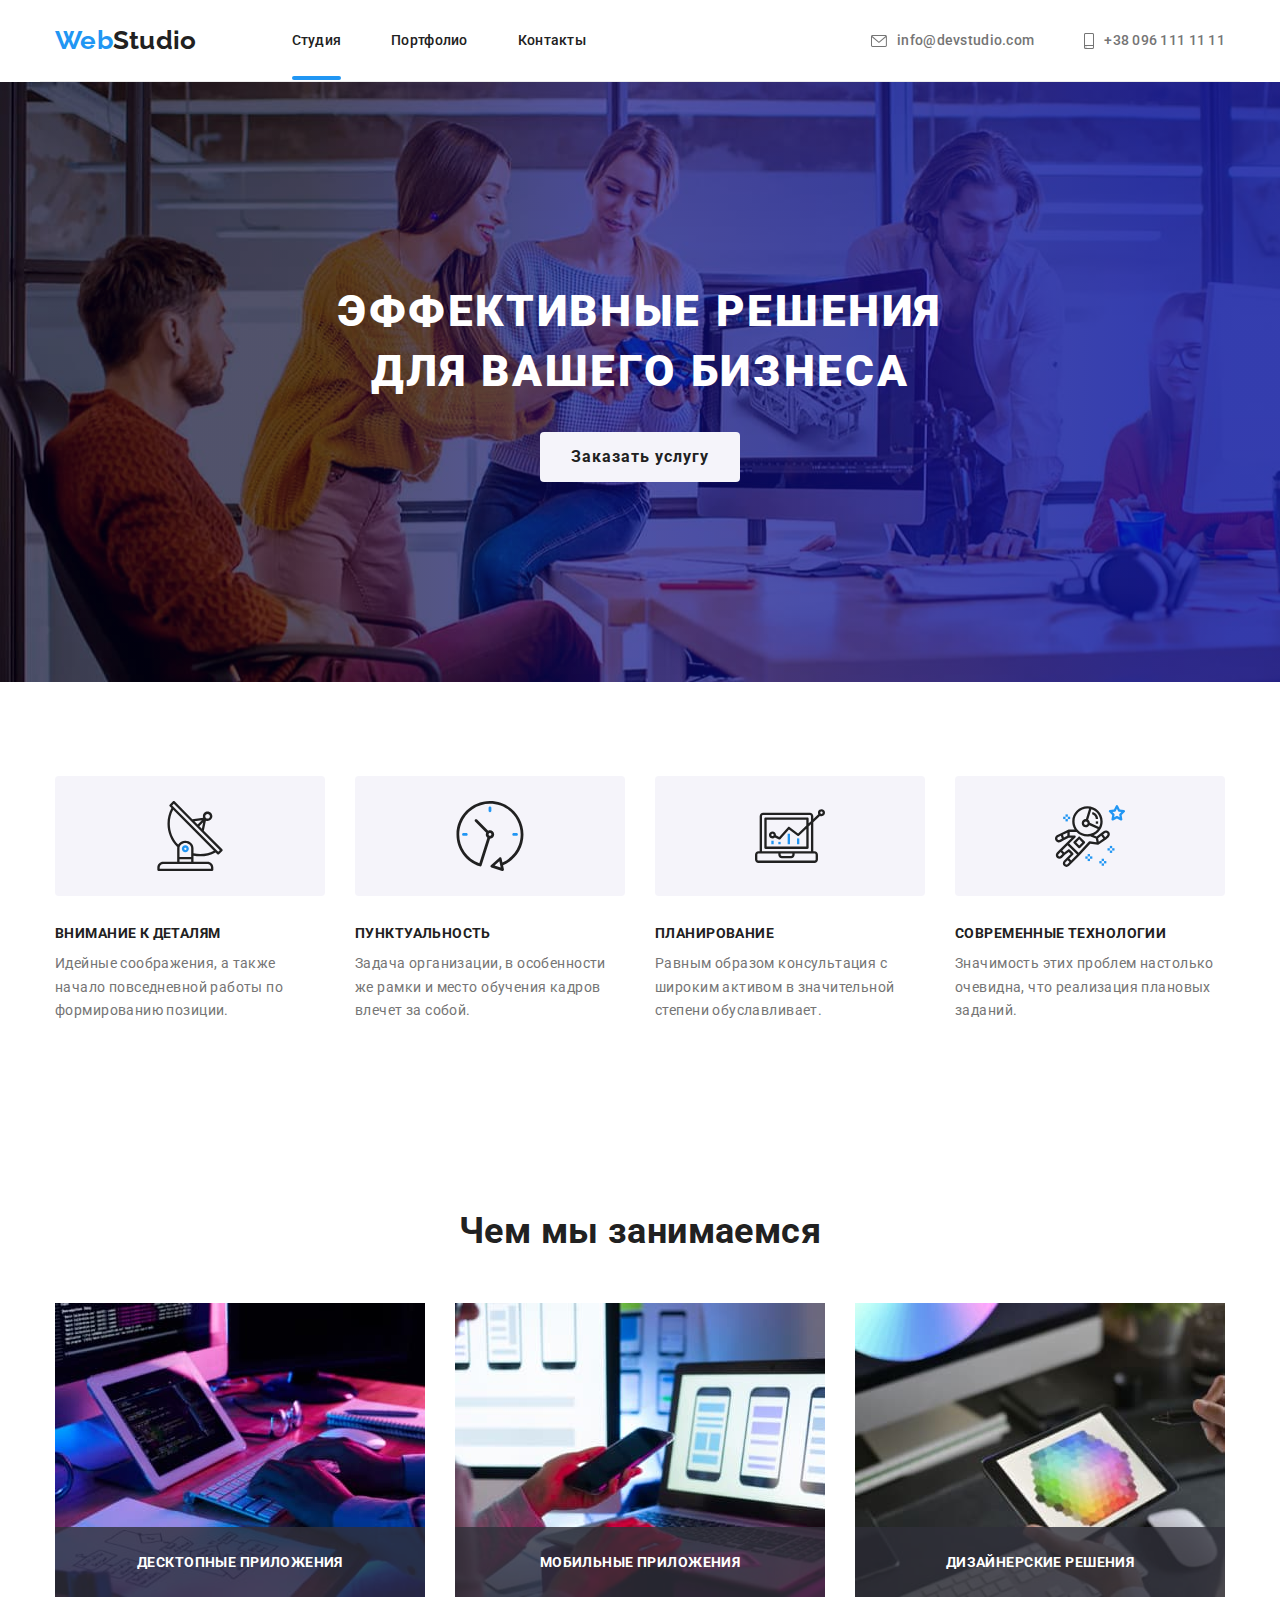
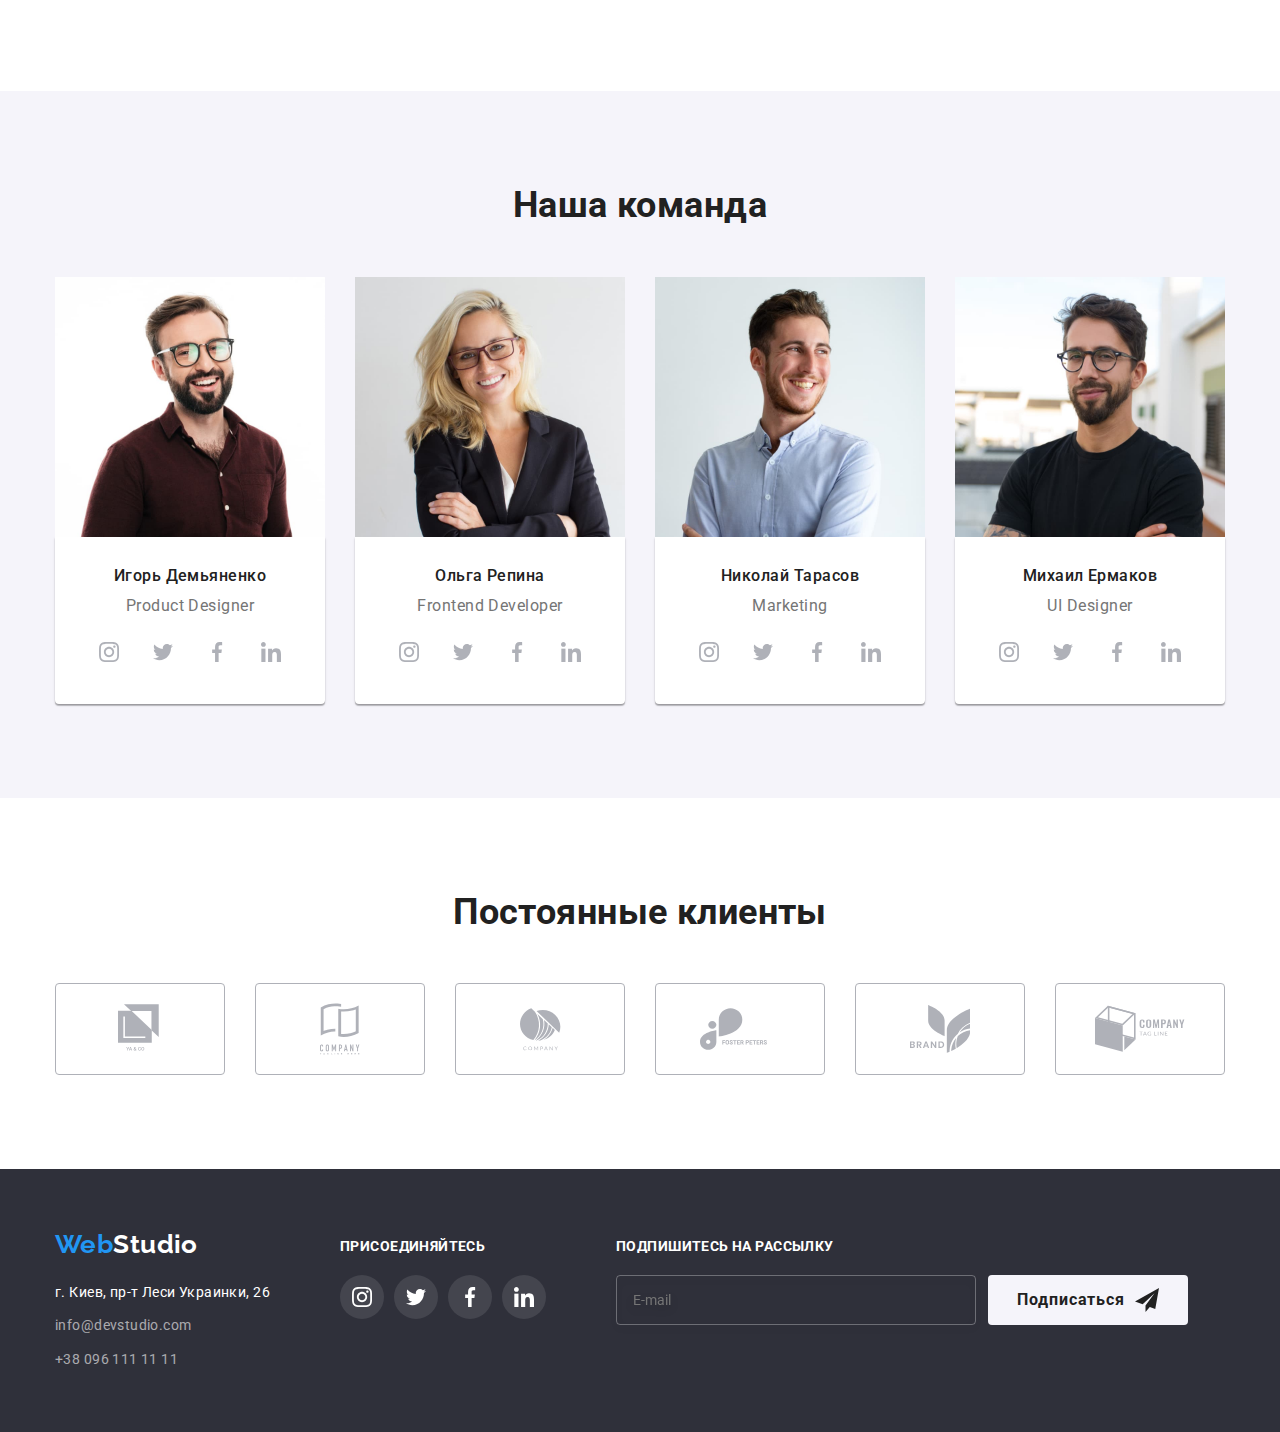
==== index.html @ 0e7c7a30 "start" ====
<!DOCTYPE html>
<html lang="ru">
  <head>
    <meta charset="UTF-8" />
    <meta http-equiv="X-UA-Compatible" content="IE=edge" />
    <meta name="viewport" content="width=device-width, initial-scale=1.0" />

    <title>WebStudio</title>
    <link rel="stylesheet" href="./css/main.min.css" />
  </head>

  <body>
    <header class="header">
      <div class="container header__container">
        <nav class="navigation">
          <a class="link logo header__logo" href="/index.html"
            ><span class="color-logo">Web</span>Studio</a
          >

          <ul class="list menu">
            <li class="menu__item">
              <a class="link menu__link menu__link--current" href="/index.html"
                >Студия</a
              >
            </li>
            <li class="menu__item">
              <a class="link menu__link" href="./portfolio.html">Портфолио</a>
            </li>
            <li class="menu__item">
              <a class="link menu__link" href="#">Контакты</a>
            </li>
          </ul>
        </nav>
        <ul class="list contacts">
          <li class="contacts__item">
            <a class="link contacts__link" href="mailto:info@devstudio.com">
              <svg class="icon contacts__icon" width="16" height="12">
                <use href="./images/icons/sprite.svg#icon-envelope"></use></svg
              >info@devstudio.com</a
            >
          </li>
          <li class="contacts__item">
            <a class="link contacts__link" href="tel:+380961111111"
              ><svg class="icon contacts__icon" width="10" height="16">
                <use
                  href="./images/icons/sprite.svg#icon-smartphone"
                ></use></svg
              >+38 096 111 11 11</a
            >
          </li>
        </ul>
      </div>
    </header>
    <main>
      <section class="hero section">
        <div class="container">
          <h1 class="hero__title">Эффективные решения для вашего бизнеса</h1>
          <button class="button button--big" type="button" data-modal-open>
            Заказать услугу
          </button>
        </div>
      </section>
      <section class="features section">
        <div class="container">
          <h2 class="visually-hidden">Особенности</h2>
          <ul class="list features__list">
            <li class="features__item features__item--antenna">
              <h3 class="features__title">Внимание к деталям</h3>
              <p>
                Идейные соображения, а также начало повседневной работы по
                формированию позиции.
              </p>
            </li>
            <li class="features__item features__item--clock">
              <h3 class="features__title">Пунктуальность</h3>
              <p>
                Задача организации, в особенности же рамки и место обучения
                кадров влечет за собой.
              </p>
            </li>
            <li class="features__item features__item--diagram">
              <h3 class="features__title">Планирование</h3>
              <p>
                Равным образом консультация с широким активом в значительной
                степени обуславливает.
              </p>
            </li>
            <li class="features__item features__item--astronaut">
              <h3 class="features__title">Современные технологии</h3>
              <p>
                Значимость этих проблем настолько очевидна, что реализация
                плановых заданий.
              </p>
            </li>
          </ul>
        </div>
      </section>

      <section class="work section">
        <div class="container">
          <h2 class="section-title work__section-title">Чем мы занимаемся</h2>

          <ul class="list work__list">
            <li class="work__item">
              <img src="./images/img.jpg" alt="img" width="370" />
              <div class="work__overlay">
                <p class="work__text">Десктопные приложения</p>
              </div>
            </li>
            <li class="work__item">
              <img src="./images/img-1.jpg" alt="img-1" width="370" />
              <div class="work__overlay">
                <p class="work__text">Мобильные приложения</p>
              </div>
            </li>
            <li class="work__item">
              <img src="./images/img-2.jpg" alt="img-2" width="370" />
              <div class="work__overlay">
                <p class="work__text">Дизайнерские решения</p>
              </div>
            </li>
          </ul>
        </div>
      </section>

      <section class="team section">
        <div class="container">
          <h2 class="section-title team__section-title">Наша команда</h2>
          <ul class="list team__list">
            <li class="team__item">
              <div class="team-member">
                <img
                  src="./images/team/team-card-1.jpg"
                  alt="Игорь Демьяненко"
                  width="270"
                  height="260"
                />
                <div class="team-member__info">
                  <h3 class="team-member__title">Игорь Демьяненко</h3>
                  <p class="team-member__position">Product Designer</p>
                  <ul class="list socials__list">
                    <li class="socials__item">
                      <a href="#" class="socials__link link"
                        ><svg class="icon socials__icon">
                          <use
                            href="./images/icons/sprite.svg#icon-instagram-2"
                          ></use>
                        </svg>
                      </a>
                    </li>
                    <li class="socials__item">
                      <a href="#" class="socials__link link"
                        ><svg class="icon socials__icon">
                          <use
                            href="./images/icons/sprite.svg#icon-twitter-1"
                          ></use>
                        </svg>
                      </a>
                    </li>
                    <li class="socials__item">
                      <a href="#" class="socials__link link"
                        ><svg class="icon socials__icon">
                          <use
                            href="./images/icons/sprite.svg#icon-facebook-1"
                          ></use>
                        </svg>
                      </a>
                    </li>
                    <li class="socials__item">
                      <a href="#" class="socials__link link"
                        ><svg class="icon socials__icon">
                          <use
                            href="./images/icons/sprite.svg#icon-linkedin-1"
                          ></use></svg
                      ></a>
                    </li>
                  </ul>
                </div>
              </div>
            </li>
            <li class="team__item">
              <div class="team-member">
                <img
                  src="./images/team/team-card-2.jpg"
                  alt="Ольга Репина"
                  width="270"
                  height="260"
                />
                <div class="team-member__info">
                  <h3 class="team-member__title">Ольга Репина</h3>
                  <p class="team-member__position">Frontend Developer</p>
                  <ul class="list socials__list">
                    <li class="socials__item">
                      <a href="#" class="socials__link link"
                        ><svg class="icon socials__icon">
                          <use
                            href="./images/icons/sprite.svg#icon-instagram-2"
                          ></use>
                        </svg>
                      </a>
                    </li>
                    <li class="socials__item">
                      <a href="#" class="socials__link link"
                        ><svg class="icon socials__icon">
                          <use
                            href="./images/icons/sprite.svg#icon-twitter-1"
                          ></use>
                        </svg>
                      </a>
                    </li>
                    <li class="socials__item">
                      <a href="#" class="socials__link link"
                        ><svg class="icon socials__icon">
                          <use
                            href="./images/icons/sprite.svg#icon-facebook-1"
                          ></use>
                        </svg>
                      </a>
                    </li>
                    <li class="socials__item">
                      <a href="#" class="socials__link link"
                        ><svg class="icon socials__icon">
                          <use
                            href="./images/icons/sprite.svg#icon-linkedin-1"
                          ></use></svg
                      ></a>
                    </li>
                  </ul>
                </div>
              </div>
            </li>

            <li class="team__item">
              <div class="team-member">
                <img
                  src="./images/team/team-card-3.jpg"
                  alt="Николай Тарасов"
                  width="270"
                  height="260"
                />
                <div class="team-member__info">
                  <h3 class="team-member__title">Николай Тарасов</h3>
                  <p class="team-member__position">Marketing</p>
                  <ul class="list socials__list">
                    <li class="socials__item">
                      <a href="#" class="socials__link link"
                        ><svg class="icon socials__icon">
                          <use
                            href="./images/icons/sprite.svg#icon-instagram-2"
                          ></use>
                        </svg>
                      </a>
                    </li>
                    <li class="socials__item">
                      <a href="#" class="socials__link link"
                        ><svg class="icon socials__icon">
                          <use
                            href="./images/icons/sprite.svg#icon-twitter-1"
                          ></use>
                        </svg>
                      </a>
                    </li>
                    <li class="socials__item">
                      <a href="#" class="socials__link link"
                        ><svg class="icon socials__icon">
                          <use
                            href="./images/icons/sprite.svg#icon-facebook-1"
                          ></use>
                        </svg>
                      </a>
                    </li>
                    <li class="socials__item">
                      <a href="#" class="socials__link link"
                        ><svg class="icon socials__icon">
                          <use
                            href="./images/icons/sprite.svg#icon-linkedin-1"
                          ></use></svg
                      ></a>
                    </li>
                  </ul>
                </div>
              </div>
            </li>

            <li class="team__item">
              <div class="team-member">
                <img
                  src="./images/team/team-card-4.jpg"
                  alt="Михаил Ермаков"
                  width="270"
                  height="260"
                />
                <div class="team-member__info">
                  <h3 class="team-member__title">Михаил Ермаков</h3>
                  <p class="team-member__position">UI Designer</p>
                  <ul class="list socials__list">
                    <li class="socials__item">
                      <a href="#" class="socials__link link"
                        ><svg class="icon socials__icon">
                          <use
                            href="./images/icons/sprite.svg#icon-instagram-2"
                          ></use>
                        </svg>
                      </a>
                    </li>
                    <li class="socials__item">
                      <a href="#" class="socials__link link"
                        ><svg class="icon socials__icon">
                          <use
                            href="./images/icons/sprite.svg#icon-twitter-1"
                          ></use>
                        </svg>
                      </a>
                    </li>
                    <li class="socials__item">
                      <a href="#" class="socials__link link"
                        ><svg class="icon socials__icon">
                          <use
                            href="./images/icons/sprite.svg#icon-facebook-1"
                          ></use>
                        </svg>
                      </a>
                    </li>
                    <li class="socials__item">
                      <a href="#" class="socials__link link"
                        ><svg class="icon socials__icon">
                          <use
                            href="./images/icons/sprite.svg#icon-linkedin-1"
                          ></use></svg
                      ></a>
                    </li>
                  </ul>
                </div>
              </div>
            </li>
          </ul>
        </div>
      </section>
      <section class="clients section">
        <h2 class="section-title">Постоянные клиенты</h2>
        <div class="container">
          <ul class="clients__list list">
            <li class="clients__item">
              <a href="#" class="clients__link link">
                <svg class="icon" width="45" height="50">
                  <use href="/images/icons/sprite.svg#icon-logo-1"></use>
                </svg>
              </a>
            </li>
            <li class="clients__item">
              <a href="#" class="clients__link link">
                <svg class="icon" width="40" height="52">
                  <use href="/images/icons/sprite.svg#icon-logo-2"></use>
                </svg>
              </a>
            </li>
            <li class="clients__item">
              <a href="#" class="clients__link link">
                <svg class="icon" width="41" height="43">
                  <use href="/images/icons/sprite.svg#icon-logo-3"></use>
                </svg>
              </a>
            </li>
            <li class="clients__item">
              <a href="#" class="clients__link link">
                <svg class="icon" width="80" height="43">
                  <use href="/images/icons/sprite.svg#icon-logo-4"></use>
                </svg>
              </a>
            </li>
            <li class="clients__item">
              <a href="#" class="clients__link link">
                <svg class="icon" width="60" height="48">
                  <use href="/images/icons/sprite.svg#icon-logo-5"></use>
                </svg>
              </a>
            </li>
            <li class="clients__item">
              <a href="#" class="clients__link link">
                <svg class="icon" width="90" height="48">
                  <use href="/images/icons/sprite.svg#icon-logo-6"></use>
                </svg>
              </a>
            </li>
          </ul>
        </div>
      </section>
    </main>
    <footer class="footer">
      <div class="footer__container container">
        <div class="wrapper">
          <a class="link logo logo--dark-bg footer__logo" href="/index.html"
            ><span class="color-logo">Web</span>Studio</a
          >
          <address class="footer-contacts">
            <ul class="footer-contacts__list">
              <li class="footer-contacts__item">
                <a
                  class="link"
                  href="https://goo.gl/maps/Z4iwxhbqDGJFQBdJ7"
                  target="_blank"
                  rel="noreferrer noopener"
                  >г. Киев, пр-т Леси Украинки, 26</a
                >
              </li>
              <li class="footer-contacts__item">
                <a class="link mail" href="mailto:info@devstudio.com"
                  >info@devstudio.com</a
                >
              </li>
              <li class="footer-contacts__item">
                <a class="link tel" href="tel:+380961111111"
                  >+38 096 111 11 11</a
                >
              </li>
            </ul>
          </address>
        </div>
        <div class="footer-socials">
          <h2 class="footer-title">присоединяйтесь</h2>
          <ul class="socials__list">
            <li class="socials__item">
              <a href="#" class="socials__link socials__link--dark-bg link"
                ><svg class="icon socials__icon footer__icon">
                  <use href="./images/icons/sprite.svg#icon-instagram-2"></use>
                </svg>
              </a>
            </li>
            <li class="socials__item">
              <a href="#" class="socials__link socials__link--dark-bg link"
                ><svg class="icon socials__icon footer__icon">
                  <use href="./images/icons/sprite.svg#icon-twitter-1"></use>
                </svg>
              </a>
            </li>
            <li class="socials__item">
              <a href="#" class="socials__link socials__link--dark-bg link"
                ><svg class="icon socials__icon footer__icon">
                  <use href="./images/icons/sprite.svg#icon-facebook-1"></use>
                </svg>
              </a>
            </li>
            <li class="socials__item">
              <a href="#" class="socials__link socials__link--dark-bg link"
                ><svg class="icon socials__icon footer__icon">
                  <use
                    href="./images/icons/sprite.svg#icon-linkedin-1"
                  ></use></svg
              ></a>
            </li>
          </ul>
        </div>
        <div class="footer-form__wrapper">
          <h2 class="footer-title">Подпишитесь на рассылку</h2>
          <form class="footer-form">
            <input
              type="email"
              name="footer-email"
              placeholder="E-mail"
              required
              class="footer-email"
            />
            <button
              type="submit"
              class="button button--big footer-form__button"
            >
              <span>Подписаться</span>
              <svg class="icon send-icon">
                <use href="./images/icons/sprite.svg#icon-send"></use>
              </svg>
            </button>
          </form>
        </div>
      </div>
    </footer>
    <div class="modal-overlay is-hidden" data-modal>
      <div class="modal">
        <button type="button" class="button btn-close" data-modal-close>
          <svg class="icon" width="11" height="11">
            <use href="./images/icons/sprite.svg#icon-cross"></use>
          </svg>
        </button>
        <h2 class="section-title modal__title">
          Оставьте свои данные, мы вам перезвоним
        </h2>
        <form class="modal__form">
          <label class="modal__label"
            ><span class="modal__text">Имя</span>
            <div class="input-wrapper">
              <input type="text" name="name" class="modal__input" />
              <svg class="icon modal__icon" width="18" height="18">
                <use
                  href="./images/icons/sprite.svg#icon-person-black-18"
                ></use>
              </svg></div
          ></label>

          <label class="modal__label"
            ><span class="modal__text">Телефон</span>
            <div class="input-wrapper">
              <input type="tel" name="tel" class="modal__input" /><svg
                class="icon modal__icon"
                width="18"
                height="18"
              >
                <use href="./images/icons/sprite.svg#icon-phone-black-18"></use>
              </svg></div
          ></label>

          <label class="modal__label"
            ><span class="modal__text">Почта</span>
            <div class="input-wrapper">
              <input type="email" name="mail" class="modal__input" /><svg
                class="icon modal__icon"
                width="18"
                height="18"
              >
                <use href="./images/icons/sprite.svg#icon-email-black-18"></use>
              </svg></div
          ></label>

          <label class="modal__label"
            ><span class="modal__text">Комментарий</span>
            <div class="input-wrapper comment-wrapper">
              <textarea
                name="comment"
                class="modal__input modal__comment"
                placeholder="Введите текст"
              ></textarea></div
          ></label>
          <label class="confirm-label"
            ><input
              type="checkbox"
              name="confirm"
              class="confirm__checkbox"
            /><span class="check-icon"></span
            ><span>Соглашаюсь с рассылкой и принимаю</span>
            <a href="#" class="confirm-label__link">Условия договора</a></label
          >
          <button type="submit" class="button main-button submit-button">
            Отправить
          </button>
        </form>
      </div>
    </div>
    <script src="./js/modal.js"></script>
  </body>
</html>
---- css/main.min.css ----
/*! modern-normalize v2.0.0 | MIT License | https://github.com/sindresorhus/modern-normalize */@import"https://fonts.googleapis.com/css2?family=Raleway:wght@700&family=Roboto:wght@400;500;700;900&display=swap";*,::before,::after{box-sizing:border-box}html{font-family:system-ui,"Segoe UI",Roboto,Helvetica,Arial,sans-serif,"Apple Color Emoji","Segoe UI Emoji";line-height:1.15;-webkit-text-size-adjust:100%;-moz-tab-size:4;-o-tab-size:4;tab-size:4}body{margin:0}hr{height:0;color:inherit}abbr[title]{-webkit-text-decoration:underline dotted;text-decoration:underline dotted}b,strong{font-weight:bolder}code,kbd,samp,pre{font-family:ui-monospace,SFMono-Regular,Consolas,"Liberation Mono",Menlo,monospace;font-size:1em}small{font-size:80%}sub,sup{font-size:75%;line-height:0;position:relative;vertical-align:baseline}sub{bottom:-0.25em}sup{top:-0.5em}table{text-indent:0;border-color:inherit}button,input,optgroup,select,textarea{font-family:inherit;font-size:100%;line-height:1.15;margin:0}button,select{text-transform:none}button,[type=button],[type=reset],[type=submit]{-webkit-appearance:button}::-moz-focus-inner{border-style:none;padding:0}:-moz-focusring{outline:1px dotted ButtonText}:-moz-ui-invalid{box-shadow:none}legend{padding:0}progress{vertical-align:baseline}::-webkit-inner-spin-button,::-webkit-outer-spin-button{height:auto}[type=search]{-webkit-appearance:textfield;outline-offset:-2px}::-webkit-search-decoration{-webkit-appearance:none}::-webkit-file-upload-button{-webkit-appearance:button;font:inherit}summary{display:list-item}:root{--title-text-color: #212121;--accent-color: #2196f3;--main-text-color: #757575;--dark-bg-text-color: #fff;--dark-bg-color: #2f303a;--dark-bg-link-text-color: rgba(255, 255, 255, 0.6);--button-color: #f5f4fa;--gap: 30px;--icon-color: #afb1b8;--main-font: "Roboto", sans-serif}.visually-hidden{position:absolute;width:1px;height:1px;margin:-1px;border:0;padding:0;white-space:nowrap;-webkit-clip-path:inset(100%);clip-path:inset(100%);clip:rect(0 0 0 0);overflow:hidden}h1,h2,h3,h4,h5,h6,p{margin-top:0px;margin-bottom:0px}img{display:block;max-width:100%}body{font-family:var(--main-font);font-size:14px;line-height:1.7;letter-spacing:.03em;color:var(--main-text-color)}ul{list-style:none;margin:0;padding:0}.link{text-decoration:none;font-style:normal;color:inherit;transition:color 250ms cubic-bezier(0.4, 0, 0.2, 1)}.link:focus,.link:hover,.link:active{color:var(--accent-color)}.section-title{margin-bottom:50px;text-align:center;font-weight:700;font-size:36px;line-height:1.16;color:var(--title-text-color)}.icon{fill:var(--icon-color);transition:fill 250ms cubic-bezier(0.4, 0, 0.2, 1)}.link:hover>.icon,.link:focus>.icon,.link:active>.icon{fill:currentColor}.button{min-width:128px;height:40px;font-weight:500;font-size:16px;line-height:1.62;text-align:center;border:none;border-radius:4px;color:var(--title-text-color);background-color:var(--button-color);cursor:pointer;transition:background-color 250ms cubic-bezier(0.4, 0, 0.2, 1),box-shadow 250ms cubic-bezier(0.4, 0, 0.2, 1),color 250ms cubic-bezier(0.4, 0, 0.2, 1)}.button:hover,.button:focus{color:var(--dark-bg-text-color);background-color:var(--accent-color);box-shadow:0px 4px 4px rgba(0,0,0,.15)}.button--big{min-width:200px;height:50px;font-weight:700;line-height:1.9;letter-spacing:.06em}.logo{font-family:"Raleway";font-weight:700;font-size:26px;line-height:1.2;color:var(--title-text-color)}.logo--dark-bg{color:var(--dark-bg-text-color)}.color-logo{color:var(--accent-color)}.navigation{display:flex;align-items:center;font-weight:500;font-size:14px;line-height:1.14;letter-spacing:.02em;color:var(--title-text-color)}.menu{display:flex;-moz-column-gap:50px;column-gap:50px}.menu__link{padding-top:32px;padding-bottom:32px}.menu__link::after{display:none;content:"";height:4px;background-color:var(--accent-color);border-radius:2px}.menu__link--current{position:relative}.menu__link--current::after{display:block;position:absolute;bottom:0;width:100%}.contacts{display:flex;align-items:center;-moz-column-gap:50px;column-gap:50px;margin-left:auto;font-weight:500;line-height:1.14;letter-spacing:.02em;color:var(--main-text-color)}.contacts__link{padding-top:20px;padding-bottom:20px}.contacts__icon{fill:currentColor;margin-right:10px;transition:fill 250ms cubic-bezier(0.4, 0, 0.2, 1)}.contacts :last-child{display:flex;align-items:center}.socials__list{display:flex;justify-content:center;-moz-column-gap:10px;column-gap:10px}.socials__icon{width:20px;height:20px}.socials__link{display:flex;width:44px;height:44px;align-items:center;justify-content:center;border-radius:50%;transition:background-color 250ms cubic-bezier(0.4, 0, 0.2, 1)}.socials__link:hover{background-color:#2196f3}.socials__link:hover .icon{fill:#fff}.socials__link--dark-bg{background-color:rgba(255,255,255,.1)}.modal-overlay{position:fixed;top:0;left:0;width:100%;height:100%;background-color:rgba(0,0,0,.2);opacity:1;transition:opacity 250ms cubic-bezier(0.4, 0, 0.2, 1)}.modal-overlay.is-hidden{opacity:0;pointer-events:none}.modal{position:absolute;top:50%;left:50%;transform:translate(-50%, -50%) scale(1);width:530px;height:580px;padding:40px;background:var(--dark-bg-text-color);border-radius:4px;box-shadow:0px 1px 3px rgba(0,0,0,.12),0px 1px 1px rgba(0,0,0,.14),0px 2px 1px rgba(0,0,0,.2);opacity:1;transition:transform 250ms}.modal-overlay.is-hidden .modal{transform:translate(-50%, -50%) scale(0.5)}.modal__title{margin-bottom:12px;font-size:20px;line-height:23px;letter-spacing:.03em;color:#212121}.btn-close{position:absolute;top:10px;right:10px;min-width:30px;height:30px;border:1px solid var(--button-color);border-radius:50%;background-color:rgba(0,0,0,0)}.btn-close:hover .icon{fill:var(--dark-bg-text-color)}.modal__form{display:flex;flex-direction:column}.modal__input{width:100%;height:40px;padding-left:35px;padding-right:35px;border:1px solid rgba(33,33,33,.2);border-radius:4px;transition:fill 250ms cubic-bezier(0.4, 0, 0.2, 1),border 250ms cubic-bezier(0.4, 0, 0.2, 1)}.modal__input:focus{border:1px solid var(--accent-color);outline:rgba(0,0,0,0)}.input-wrapper:focus-within .modal__icon{fill:var(--accent-color)}.modal__label:focus-within .modal__text{color:var(--accent-color)}.modal__text{display:block;margin-bottom:5px;font-size:12px;line-height:14px;letter-spacing:.01em;color:#757575}.modal__comment{height:120px;resize:none;padding:12px 16px}.modal__comment::-moz-placeholder{font-family:"Roboto";font-style:normal;font-weight:400;font-size:12px;line-height:14px;letter-spacing:.01em;color:rgba(117,117,117,.5)}.modal__comment::placeholder{font-family:"Roboto";font-style:normal;font-weight:400;font-size:12px;line-height:14px;letter-spacing:.01em;color:rgba(117,117,117,.5)}.modal__icon{position:absolute;top:0;left:0;transform:translateY(50%);margin-left:12px;fill:inherit}.input-wrapper{position:relative;margin-bottom:10px}.comment-wrapper{margin-bottom:20px}.confirm-label{display:flex;align-items:center;justify-content:center;-moz-column-gap:8px;column-gap:8px;margin-bottom:20px;font-size:14px;line-height:24px;letter-spacing:.03em;color:#757575;cursor:pointer}.confirm-label__link{color:var(--accent-color);text-decoration:underline}.submit-button{max-width:200px;align-self:center}.modal-form-label{display:block}.confirm__checkbox{position:absolute;top:0;left:0;-webkit-appearance:none;-moz-appearance:none;appearance:none;width:1px;height:1px;margin:-1px;border:0;padding:0;white-space:nowrap;-webkit-clip-path:inset(100%);clip-path:inset(100%);clip:rect(0 0 0 0);overflow:hidden}.check-icon{display:inline-block;width:15px;height:15px;border:2px solid;border-radius:2px}.confirm__checkbox:checked+.check-icon{background-color:var(--accent-color);border-color:rgba(0,0,0,0);background-image:url(../images/icons/SVG/icon-check.svg);background-size:contain;background-origin:border-box}.filter{display:flex;justify-content:center;gap:10px}.filter__item{margin-bottom:50px}.card{position:relative;overflow:hidden}.card__overlay{padding:63px 24px;position:absolute;top:0;left:0;transform:translateY(100%);transition:transform 250ms cubic-bezier(0.4, 0, 0.2, 1);height:100%;background:rgba(33,150,243,.9);font-size:18px;line-height:28px;letter-spacing:.03em;color:#fff}.card__title{font-weight:700;font-size:18px;line-height:2;letter-spacing:.06em;color:var(--title-text-color)}.overlay__text{font-size:16px;line-height:1.87}.card__meta{padding:24px;background:#fff;border:1px solid #eee}.container{width:1200px;padding-left:15px;padding-right:15px;margin-left:auto;margin-right:auto}.section{padding-top:94px;padding-bottom:94px}.header__container{display:flex;align-items:center;border-bottom:1px solid #ececec}.header__logo{padding:25px 0;margin-right:95px}.hero{padding-top:200px;padding-bottom:200px;background-color:var(--dark-bg-color);background-image:linear-gradient(to right, rgba(2, 0, 36, 0.4) 24%, rgba(16, 16, 191, 0.4) 48%, rgba(11, 23, 185, 0.664) 90%),url(/images/hero.jpg);max-width:1600px;margin-right:auto;margin-left:auto;background-repeat:no-repeat;text-align:center}.hero__title{width:700px;margin:0 auto 30px;font-weight:900;font-size:44px;line-height:1.36;text-align:center;letter-spacing:.06em;text-transform:uppercase;color:var(--dark-bg-text-color)}.features__list{display:flex;-moz-column-gap:var(--gap);column-gap:var(--gap)}.features__item{flex-basis:calc((100% - 90px)/4)}.features__item::before{content:"";display:block;height:120px;background-color:var(--button-color);background-repeat:no-repeat;background-size:70px 70px;background-position:center;border-radius:4px;margin-bottom:30px}.features__item--antenna::before{background-image:url(/images/icons/SVG/antenna.svg)}.features__item--clock::before{background-image:url(/images/icons/SVG/clock.svg)}.features__item--diagram::before{background-image:url(/images/icons/SVG/diagram.svg)}.features__item--astronaut::before{background-image:url(/images/icons/SVG/astronaut.svg)}.features__title{margin-bottom:10px;font-style:normal;font-size:14px;font-weight:700;line-height:1.14;letter-spacing:.03em;text-transform:uppercase;color:var(--title-text-color)}.work__secondary-title{margin-bottom:95px}.work__list{display:flex;-moz-column-gap:30px;column-gap:30px}.work__item{position:relative}.work__overlay{display:flex;align-items:center;justify-content:center;position:absolute;bottom:0;left:0;height:70px;width:100%;background:rgba(47,48,58,.8)}.work__text{font-weight:700;font-size:14px;line-height:16px;letter-spacing:.03em;text-transform:uppercase;color:var(--dark-bg-text-color)}.work-example__list{display:flex;flex-wrap:wrap;gap:30px}.work-example__item{flex-basis:calc((100% - 60px)/3)}.work-example__item{transition:box-shadow 250ms cubic-bezier(0.4, 0, 0.2, 1)}.work-example__item:hover{box-shadow:2px 2px 27px 0px #dedede}.work-example__item:hover .card__overlay{transform:translateY(0)}.team{background:#f5f4fa}.team-member__title{margin-bottom:10px;font-style:normal;font-weight:500;font-size:16px;line-height:1.18;letter-spacing:.03em;color:var(--title-text-color)}.team__section-title{text-align:center;margin-bottom:50px}.team__list{display:flex;flex-wrap:wrap;gap:30px}.team__item{text-align:center}.team-member__info{padding:30px 0;background:#fff;box-shadow:0px 1px 3px rgba(0,0,0,.12),0px 1px 1px rgba(0,0,0,.14),0px 2px 1px rgba(0,0,0,.2);border-radius:0px 0px 4px 4px}.team-member__position{margin-bottom:15px;font-size:16px;line-height:1.19;letter-spacing:.03em}.clients__list{display:flex;-moz-column-gap:30px;column-gap:30px}.clients__link{display:flex;align-items:center;justify-content:center;width:170px;height:92px;border:1px solid var(--icon-color, rgb(175, 177, 184));border-radius:4px;transition:border-color 250ms cubic-bezier(0.4, 0, 0.2, 1)}.clients__link:hover{border-color:var(--accent-color)}.footer{padding-top:60px;padding-bottom:60px;color:var(--dark-bg-text-color);background-color:var(--dark-bg-color)}.footer__logo{display:inline-block;margin:0;padding:0;margin-bottom:20px}.footer-contacts__item:not(:last-child){margin-bottom:10px}.mail,.tel{color:var(--dark-bg-link-text-color)}.footer__container{display:flex;-moz-column-gap:70px;column-gap:70px}.footer-title{margin-bottom:20px;font-weight:700;font-size:14px;line-height:1.14;letter-spacing:.03em;text-transform:uppercase;color:var(--dark-bg-text-color)}.footer-socials{padding-top:10px}.social-icon-link.footer-icon:hover{background-color:var(--accent-color)}.footer-form__wrapper{padding-top:10px}.footer-email{width:360px;height:50px;padding-left:16px;padding-right:16px;border:1px solid rgba(255,255,255,.3);filter:drop-shadow(0px 4px 4px rgba(0, 0, 0, 0.15));border-radius:4px;background-color:rgba(0,0,0,0);color:var(--dark-bg-text-color)}.footer-form{display:flex;-moz-column-gap:12px;column-gap:12px}.send-icon{width:24px;height:24px;fill:currentColor;transition:fill 250ms cubic-bezier(0.4, 0, 0.2, 1)}.footer-form__button{display:flex;align-items:center;justify-content:center;-moz-column-gap:10px;column-gap:10px}.footer-form-button:hover .send-icon{fill:var(--dark-bg-text-color)}.footer__icon{fill:var(--dark-bg-text-color)}/*# sourceMappingURL=main.min.css.map */
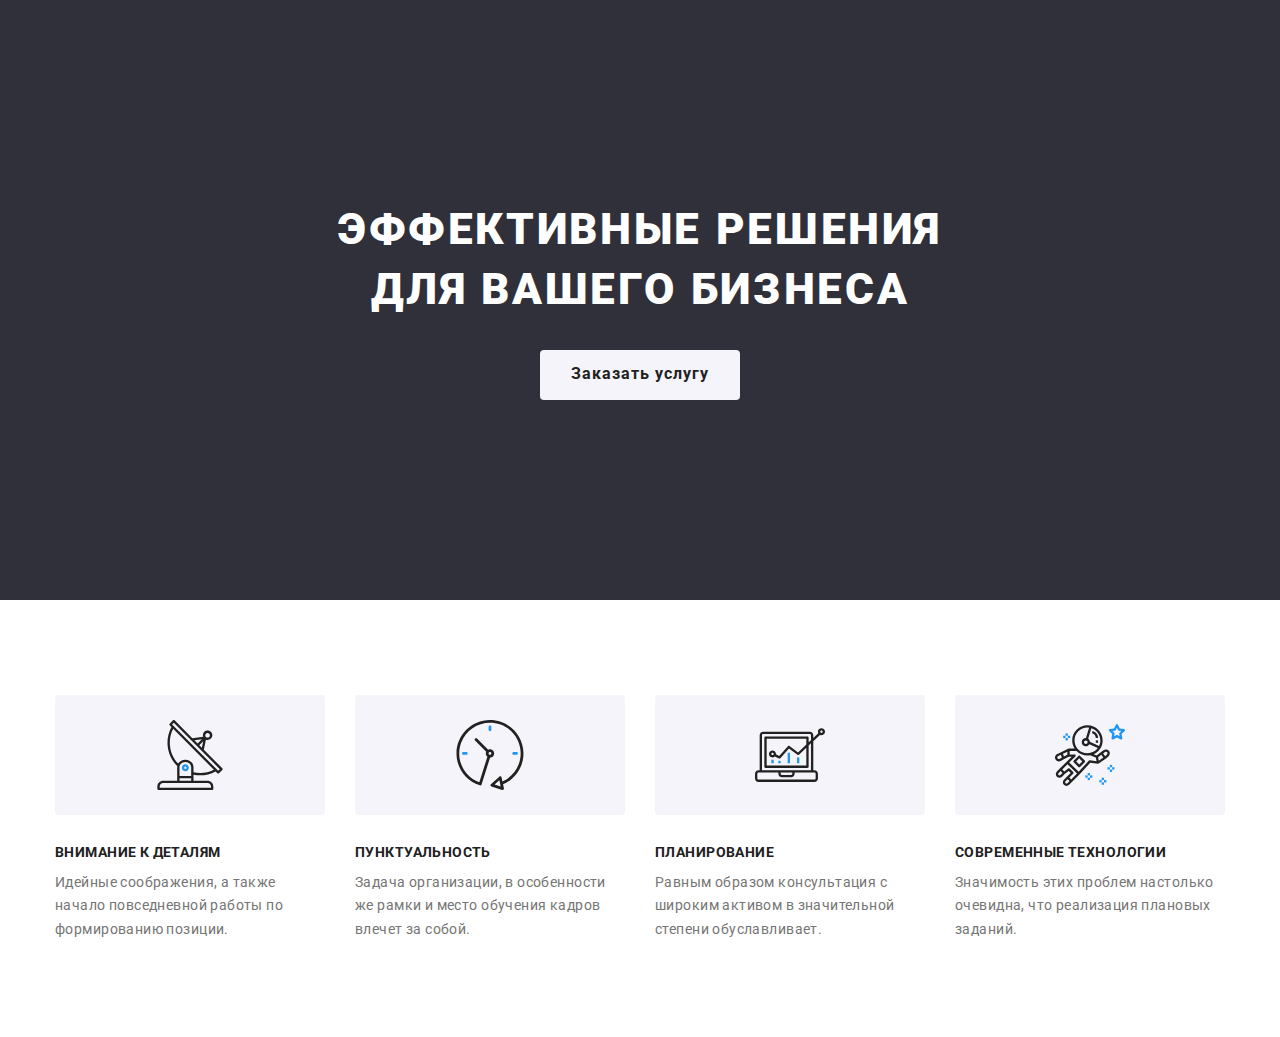
==== commit 6cf223e2: "hero and features done" ====
--- a/index.html
+++ b/index.html
@@ -10,7 +10,7 @@
   </head>
 
   <body>
-    <header class="header">
+    <!-- <header class="header">
       <div class="container header__container">
         <nav class="navigation">
           <a class="link logo header__logo" href="/index.html"
@@ -50,7 +50,7 @@
           </li>
         </ul>
       </div>
-    </header>
+    </header> -->
     <main>
       <section class="hero section">
         <div class="container">
@@ -96,7 +96,7 @@
         </div>
       </section>
 
-      <section class="work section">
+      <!-- <section class="work section">
         <div class="container">
           <h2 class="section-title work__section-title">Чем мы занимаемся</h2>
 
@@ -121,9 +121,9 @@
             </li>
           </ul>
         </div>
-      </section>
-
-      <section class="team section">
+      </section> -->
+
+      <!-- <section class="team section">
         <div class="container">
           <h2 class="section-title team__section-title">Наша команда</h2>
           <ul class="list team__list">
@@ -335,8 +335,8 @@
             </li>
           </ul>
         </div>
-      </section>
-      <section class="clients section">
+      </section> -->
+      <!-- <section class="clients section">
         <h2 class="section-title">Постоянные клиенты</h2>
         <div class="container">
           <ul class="clients__list list">
@@ -384,9 +384,9 @@
             </li>
           </ul>
         </div>
-      </section>
+      </section> -->
     </main>
-    <footer class="footer">
+    <!-- <footer class="footer">
       <div class="footer__container container">
         <div class="wrapper">
           <a class="link logo logo--dark-bg footer__logo" href="/index.html"
@@ -472,7 +472,7 @@
           </form>
         </div>
       </div>
-    </footer>
+    </footer> -->
     <div class="modal-overlay is-hidden" data-modal>
       <div class="modal">
         <button type="button" class="button btn-close" data-modal-close>
--- a/css/main.min.css
+++ b/css/main.min.css
@@ -1 +1 @@
-/*! modern-normalize v2.0.0 | MIT License | https://github.com/sindresorhus/modern-normalize */@import"https://fonts.googleapis.com/css2?family=Raleway:wght@700&family=Roboto:wght@400;500;700;900&display=swap";*,::before,::after{box-sizing:border-box}html{font-family:system-ui,"Segoe UI",Roboto,Helvetica,Arial,sans-serif,"Apple Color Emoji","Segoe UI Emoji";line-height:1.15;-webkit-text-size-adjust:100%;-moz-tab-size:4;-o-tab-size:4;tab-size:4}body{margin:0}hr{height:0;color:inherit}abbr[title]{-webkit-text-decoration:underline dotted;text-decoration:underline dotted}b,strong{font-weight:bolder}code,kbd,samp,pre{font-family:ui-monospace,SFMono-Regular,Consolas,"Liberation Mono",Menlo,monospace;font-size:1em}small{font-size:80%}sub,sup{font-size:75%;line-height:0;position:relative;vertical-align:baseline}sub{bottom:-0.25em}sup{top:-0.5em}table{text-indent:0;border-color:inherit}button,input,optgroup,select,textarea{font-family:inherit;font-size:100%;line-height:1.15;margin:0}button,select{text-transform:none}button,[type=button],[type=reset],[type=submit]{-webkit-appearance:button}::-moz-focus-inner{border-style:none;padding:0}:-moz-focusring{outline:1px dotted ButtonText}:-moz-ui-invalid{box-shadow:none}legend{padding:0}progress{vertical-align:baseline}::-webkit-inner-spin-button,::-webkit-outer-spin-button{height:auto}[type=search]{-webkit-appearance:textfield;outline-offset:-2px}::-webkit-search-decoration{-webkit-appearance:none}::-webkit-file-upload-button{-webkit-appearance:button;font:inherit}summary{display:list-item}:root{--title-text-color: #212121;--accent-color: #2196f3;--main-text-color: #757575;--dark-bg-text-color: #fff;--dark-bg-color: #2f303a;--dark-bg-link-text-color: rgba(255, 255, 255, 0.6);--button-color: #f5f4fa;--gap: 30px;--icon-color: #afb1b8;--main-font: "Roboto", sans-serif}.visually-hidden{position:absolute;width:1px;height:1px;margin:-1px;border:0;padding:0;white-space:nowrap;-webkit-clip-path:inset(100%);clip-path:inset(100%);clip:rect(0 0 0 0);overflow:hidden}h1,h2,h3,h4,h5,h6,p{margin-top:0px;margin-bottom:0px}img{display:block;max-width:100%}body{font-family:var(--main-font);font-size:14px;line-height:1.7;letter-spacing:.03em;color:var(--main-text-color)}ul{list-style:none;margin:0;padding:0}.link{text-decoration:none;font-style:normal;color:inherit;transition:color 250ms cubic-bezier(0.4, 0, 0.2, 1)}.link:focus,.link:hover,.link:active{color:var(--accent-color)}.section-title{margin-bottom:50px;text-align:center;font-weight:700;font-size:36px;line-height:1.16;color:var(--title-text-color)}.icon{fill:var(--icon-color);transition:fill 250ms cubic-bezier(0.4, 0, 0.2, 1)}.link:hover>.icon,.link:focus>.icon,.link:active>.icon{fill:currentColor}.button{min-width:128px;height:40px;font-weight:500;font-size:16px;line-height:1.62;text-align:center;border:none;border-radius:4px;color:var(--title-text-color);background-color:var(--button-color);cursor:pointer;transition:background-color 250ms cubic-bezier(0.4, 0, 0.2, 1),box-shadow 250ms cubic-bezier(0.4, 0, 0.2, 1),color 250ms cubic-bezier(0.4, 0, 0.2, 1)}.button:hover,.button:focus{color:var(--dark-bg-text-color);background-color:var(--accent-color);box-shadow:0px 4px 4px rgba(0,0,0,.15)}.button--big{min-width:200px;height:50px;font-weight:700;line-height:1.9;letter-spacing:.06em}.logo{font-family:"Raleway";font-weight:700;font-size:26px;line-height:1.2;color:var(--title-text-color)}.logo--dark-bg{color:var(--dark-bg-text-color)}.color-logo{color:var(--accent-color)}.navigation{display:flex;align-items:center;font-weight:500;font-size:14px;line-height:1.14;letter-spacing:.02em;color:var(--title-text-color)}.menu{display:flex;-moz-column-gap:50px;column-gap:50px}.menu__link{padding-top:32px;padding-bottom:32px}.menu__link::after{display:none;content:"";height:4px;background-color:var(--accent-color);border-radius:2px}.menu__link--current{position:relative}.menu__link--current::after{display:block;position:absolute;bottom:0;width:100%}.contacts{display:flex;align-items:center;-moz-column-gap:50px;column-gap:50px;margin-left:auto;font-weight:500;line-height:1.14;letter-spacing:.02em;color:var(--main-text-color)}.contacts__link{padding-top:20px;padding-bottom:20px}.contacts__icon{fill:currentColor;margin-right:10px;transition:fill 250ms cubic-bezier(0.4, 0, 0.2, 1)}.contacts :last-child{display:flex;align-items:center}.socials__list{display:flex;justify-content:center;-moz-column-gap:10px;column-gap:10px}.socials__icon{width:20px;height:20px}.socials__link{display:flex;width:44px;height:44px;align-items:center;justify-content:center;border-radius:50%;transition:background-color 250ms cubic-bezier(0.4, 0, 0.2, 1)}.socials__link:hover{background-color:#2196f3}.socials__link:hover .icon{fill:#fff}.socials__link--dark-bg{background-color:rgba(255,255,255,.1)}.modal-overlay{position:fixed;top:0;left:0;width:100%;height:100%;background-color:rgba(0,0,0,.2);opacity:1;transition:opacity 250ms cubic-bezier(0.4, 0, 0.2, 1)}.modal-overlay.is-hidden{opacity:0;pointer-events:none}.modal{position:absolute;top:50%;left:50%;transform:translate(-50%, -50%) scale(1);width:530px;height:580px;padding:40px;background:var(--dark-bg-text-color);border-radius:4px;box-shadow:0px 1px 3px rgba(0,0,0,.12),0px 1px 1px rgba(0,0,0,.14),0px 2px 1px rgba(0,0,0,.2);opacity:1;transition:transform 250ms}.modal-overlay.is-hidden .modal{transform:translate(-50%, -50%) scale(0.5)}.modal__title{margin-bottom:12px;font-size:20px;line-height:23px;letter-spacing:.03em;color:#212121}.btn-close{position:absolute;top:10px;right:10px;min-width:30px;height:30px;border:1px solid var(--button-color);border-radius:50%;background-color:rgba(0,0,0,0)}.btn-close:hover .icon{fill:var(--dark-bg-text-color)}.modal__form{display:flex;flex-direction:column}.modal__input{width:100%;height:40px;padding-left:35px;padding-right:35px;border:1px solid rgba(33,33,33,.2);border-radius:4px;transition:fill 250ms cubic-bezier(0.4, 0, 0.2, 1),border 250ms cubic-bezier(0.4, 0, 0.2, 1)}.modal__input:focus{border:1px solid var(--accent-color);outline:rgba(0,0,0,0)}.input-wrapper:focus-within .modal__icon{fill:var(--accent-color)}.modal__label:focus-within .modal__text{color:var(--accent-color)}.modal__text{display:block;margin-bottom:5px;font-size:12px;line-height:14px;letter-spacing:.01em;color:#757575}.modal__comment{height:120px;resize:none;padding:12px 16px}.modal__comment::-moz-placeholder{font-family:"Roboto";font-style:normal;font-weight:400;font-size:12px;line-height:14px;letter-spacing:.01em;color:rgba(117,117,117,.5)}.modal__comment::placeholder{font-family:"Roboto";font-style:normal;font-weight:400;font-size:12px;line-height:14px;letter-spacing:.01em;color:rgba(117,117,117,.5)}.modal__icon{position:absolute;top:0;left:0;transform:translateY(50%);margin-left:12px;fill:inherit}.input-wrapper{position:relative;margin-bottom:10px}.comment-wrapper{margin-bottom:20px}.confirm-label{display:flex;align-items:center;justify-content:center;-moz-column-gap:8px;column-gap:8px;margin-bottom:20px;font-size:14px;line-height:24px;letter-spacing:.03em;color:#757575;cursor:pointer}.confirm-label__link{color:var(--accent-color);text-decoration:underline}.submit-button{max-width:200px;align-self:center}.modal-form-label{display:block}.confirm__checkbox{position:absolute;top:0;left:0;-webkit-appearance:none;-moz-appearance:none;appearance:none;width:1px;height:1px;margin:-1px;border:0;padding:0;white-space:nowrap;-webkit-clip-path:inset(100%);clip-path:inset(100%);clip:rect(0 0 0 0);overflow:hidden}.check-icon{display:inline-block;width:15px;height:15px;border:2px solid;border-radius:2px}.confirm__checkbox:checked+.check-icon{background-color:var(--accent-color);border-color:rgba(0,0,0,0);background-image:url(../images/icons/SVG/icon-check.svg);background-size:contain;background-origin:border-box}.filter{display:flex;justify-content:center;gap:10px}.filter__item{margin-bottom:50px}.card{position:relative;overflow:hidden}.card__overlay{padding:63px 24px;position:absolute;top:0;left:0;transform:translateY(100%);transition:transform 250ms cubic-bezier(0.4, 0, 0.2, 1);height:100%;background:rgba(33,150,243,.9);font-size:18px;line-height:28px;letter-spacing:.03em;color:#fff}.card__title{font-weight:700;font-size:18px;line-height:2;letter-spacing:.06em;color:var(--title-text-color)}.overlay__text{font-size:16px;line-height:1.87}.card__meta{padding:24px;background:#fff;border:1px solid #eee}.container{width:1200px;padding-left:15px;padding-right:15px;margin-left:auto;margin-right:auto}.section{padding-top:94px;padding-bottom:94px}.header__container{display:flex;align-items:center;border-bottom:1px solid #ececec}.header__logo{padding:25px 0;margin-right:95px}.hero{padding-top:200px;padding-bottom:200px;background-color:var(--dark-bg-color);background-image:linear-gradient(to right, rgba(2, 0, 36, 0.4) 24%, rgba(16, 16, 191, 0.4) 48%, rgba(11, 23, 185, 0.664) 90%),url(/images/hero.jpg);max-width:1600px;margin-right:auto;margin-left:auto;background-repeat:no-repeat;text-align:center}.hero__title{width:700px;margin:0 auto 30px;font-weight:900;font-size:44px;line-height:1.36;text-align:center;letter-spacing:.06em;text-transform:uppercase;color:var(--dark-bg-text-color)}.features__list{display:flex;-moz-column-gap:var(--gap);column-gap:var(--gap)}.features__item{flex-basis:calc((100% - 90px)/4)}.features__item::before{content:"";display:block;height:120px;background-color:var(--button-color);background-repeat:no-repeat;background-size:70px 70px;background-position:center;border-radius:4px;margin-bottom:30px}.features__item--antenna::before{background-image:url(/images/icons/SVG/antenna.svg)}.features__item--clock::before{background-image:url(/images/icons/SVG/clock.svg)}.features__item--diagram::before{background-image:url(/images/icons/SVG/diagram.svg)}.features__item--astronaut::before{background-image:url(/images/icons/SVG/astronaut.svg)}.features__title{margin-bottom:10px;font-style:normal;font-size:14px;font-weight:700;line-height:1.14;letter-spacing:.03em;text-transform:uppercase;color:var(--title-text-color)}.work__secondary-title{margin-bottom:95px}.work__list{display:flex;-moz-column-gap:30px;column-gap:30px}.work__item{position:relative}.work__overlay{display:flex;align-items:center;justify-content:center;position:absolute;bottom:0;left:0;height:70px;width:100%;background:rgba(47,48,58,.8)}.work__text{font-weight:700;font-size:14px;line-height:16px;letter-spacing:.03em;text-transform:uppercase;color:var(--dark-bg-text-color)}.work-example__list{display:flex;flex-wrap:wrap;gap:30px}.work-example__item{flex-basis:calc((100% - 60px)/3)}.work-example__item{transition:box-shadow 250ms cubic-bezier(0.4, 0, 0.2, 1)}.work-example__item:hover{box-shadow:2px 2px 27px 0px #dedede}.work-example__item:hover .card__overlay{transform:translateY(0)}.team{background:#f5f4fa}.team-member__title{margin-bottom:10px;font-style:normal;font-weight:500;font-size:16px;line-height:1.18;letter-spacing:.03em;color:var(--title-text-color)}.team__section-title{text-align:center;margin-bottom:50px}.team__list{display:flex;flex-wrap:wrap;gap:30px}.team__item{text-align:center}.team-member__info{padding:30px 0;background:#fff;box-shadow:0px 1px 3px rgba(0,0,0,.12),0px 1px 1px rgba(0,0,0,.14),0px 2px 1px rgba(0,0,0,.2);border-radius:0px 0px 4px 4px}.team-member__position{margin-bottom:15px;font-size:16px;line-height:1.19;letter-spacing:.03em}.clients__list{display:flex;-moz-column-gap:30px;column-gap:30px}.clients__link{display:flex;align-items:center;justify-content:center;width:170px;height:92px;border:1px solid var(--icon-color, rgb(175, 177, 184));border-radius:4px;transition:border-color 250ms cubic-bezier(0.4, 0, 0.2, 1)}.clients__link:hover{border-color:var(--accent-color)}.footer{padding-top:60px;padding-bottom:60px;color:var(--dark-bg-text-color);background-color:var(--dark-bg-color)}.footer__logo{display:inline-block;margin:0;padding:0;margin-bottom:20px}.footer-contacts__item:not(:last-child){margin-bottom:10px}.mail,.tel{color:var(--dark-bg-link-text-color)}.footer__container{display:flex;-moz-column-gap:70px;column-gap:70px}.footer-title{margin-bottom:20px;font-weight:700;font-size:14px;line-height:1.14;letter-spacing:.03em;text-transform:uppercase;color:var(--dark-bg-text-color)}.footer-socials{padding-top:10px}.social-icon-link.footer-icon:hover{background-color:var(--accent-color)}.footer-form__wrapper{padding-top:10px}.footer-email{width:360px;height:50px;padding-left:16px;padding-right:16px;border:1px solid rgba(255,255,255,.3);filter:drop-shadow(0px 4px 4px rgba(0, 0, 0, 0.15));border-radius:4px;background-color:rgba(0,0,0,0);color:var(--dark-bg-text-color)}.footer-form{display:flex;-moz-column-gap:12px;column-gap:12px}.send-icon{width:24px;height:24px;fill:currentColor;transition:fill 250ms cubic-bezier(0.4, 0, 0.2, 1)}.footer-form__button{display:flex;align-items:center;justify-content:center;-moz-column-gap:10px;column-gap:10px}.footer-form-button:hover .send-icon{fill:var(--dark-bg-text-color)}.footer__icon{fill:var(--dark-bg-text-color)}/*# sourceMappingURL=main.min.css.map */+/*! modern-normalize v2.0.0 | MIT License | https://github.com/sindresorhus/modern-normalize */@import"https://fonts.googleapis.com/css2?family=Raleway:wght@700&family=Roboto:wght@400;500;700;900&display=swap";*,::before,::after{box-sizing:border-box}html{font-family:system-ui,"Segoe UI",Roboto,Helvetica,Arial,sans-serif,"Apple Color Emoji","Segoe UI Emoji";line-height:1.15;-webkit-text-size-adjust:100%;-moz-tab-size:4;-o-tab-size:4;tab-size:4}body{margin:0}hr{height:0;color:inherit}abbr[title]{-webkit-text-decoration:underline dotted;text-decoration:underline dotted}b,strong{font-weight:bolder}code,kbd,samp,pre{font-family:ui-monospace,SFMono-Regular,Consolas,"Liberation Mono",Menlo,monospace;font-size:1em}small{font-size:80%}sub,sup{font-size:75%;line-height:0;position:relative;vertical-align:baseline}sub{bottom:-0.25em}sup{top:-0.5em}table{text-indent:0;border-color:inherit}button,input,optgroup,select,textarea{font-family:inherit;font-size:100%;line-height:1.15;margin:0}button,select{text-transform:none}button,[type=button],[type=reset],[type=submit]{-webkit-appearance:button}::-moz-focus-inner{border-style:none;padding:0}:-moz-focusring{outline:1px dotted ButtonText}:-moz-ui-invalid{box-shadow:none}legend{padding:0}progress{vertical-align:baseline}::-webkit-inner-spin-button,::-webkit-outer-spin-button{height:auto}[type=search]{-webkit-appearance:textfield;outline-offset:-2px}::-webkit-search-decoration{-webkit-appearance:none}::-webkit-file-upload-button{-webkit-appearance:button;font:inherit}summary{display:list-item}:root{--title-text-color: #212121;--accent-color: #2196f3;--main-text-color: #757575;--dark-bg-text-color: #fff;--dark-bg-color: #2f303a;--dark-bg-link-text-color: rgba(255, 255, 255, 0.6);--button-color: #f5f4fa;--gap: 30px;--icon-color: #afb1b8;--main-font: "Roboto", sans-serif}.visually-hidden{position:absolute;width:1px;height:1px;margin:-1px;border:0;padding:0;white-space:nowrap;-webkit-clip-path:inset(100%);clip-path:inset(100%);clip:rect(0 0 0 0);overflow:hidden}h1,h2,h3,h4,h5,h6,p{margin-top:0px;margin-bottom:0px}img{display:block;max-width:100%}body{font-family:var(--main-font);font-size:14px;line-height:1.7;letter-spacing:.03em;color:var(--main-text-color)}ul{list-style:none;margin:0;padding:0}.link{text-decoration:none;font-style:normal;color:inherit;transition:color 250ms cubic-bezier(0.4, 0, 0.2, 1)}.link:focus,.link:hover,.link:active{color:var(--accent-color)}.section-title{margin-bottom:50px;text-align:center;font-weight:700;font-size:36px;line-height:1.16;color:var(--title-text-color)}.icon{fill:var(--icon-color);transition:fill 250ms cubic-bezier(0.4, 0, 0.2, 1)}.link:hover>.icon,.link:focus>.icon,.link:active>.icon{fill:currentColor}.button{min-width:128px;height:40px;font-weight:500;font-size:16px;line-height:1.62;text-align:center;border:none;border-radius:4px;color:var(--title-text-color);background-color:var(--button-color);cursor:pointer;transition:background-color 250ms cubic-bezier(0.4, 0, 0.2, 1),box-shadow 250ms cubic-bezier(0.4, 0, 0.2, 1),color 250ms cubic-bezier(0.4, 0, 0.2, 1)}.button:hover,.button:focus{color:var(--dark-bg-text-color);background-color:var(--accent-color);box-shadow:0px 4px 4px rgba(0,0,0,.15)}.button--big{min-width:200px;height:50px;font-weight:700;line-height:1.9;letter-spacing:.06em}.logo{font-family:"Raleway";font-weight:700;font-size:26px;line-height:1.2;color:var(--title-text-color)}.logo--dark-bg{color:var(--dark-bg-text-color)}.color-logo{color:var(--accent-color)}.navigation{display:flex;align-items:center;font-weight:500;font-size:14px;line-height:1.14;letter-spacing:.02em;color:var(--title-text-color)}.menu{display:flex;-moz-column-gap:50px;column-gap:50px}.menu__link{padding-top:32px;padding-bottom:32px}.menu__link::after{display:none;content:"";height:4px;background-color:var(--accent-color);border-radius:2px}.menu__link--current{position:relative}.menu__link--current::after{display:block;position:absolute;bottom:0;width:100%}.contacts{display:flex;flex-wrap:wrap;align-items:center;-moz-column-gap:50px;column-gap:50px;margin-left:auto;font-weight:500;line-height:1.14;letter-spacing:.02em;color:var(--main-text-color)}.contacts__link{padding-top:20px;padding-bottom:20px}.contacts__icon{fill:currentColor;margin-right:10px;transition:fill 250ms cubic-bezier(0.4, 0, 0.2, 1)}.contacts :last-child{display:flex;align-items:center}.socials__list{display:flex;justify-content:center;-moz-column-gap:10px;column-gap:10px}.socials__icon{width:20px;height:20px}.socials__link{display:flex;width:44px;height:44px;align-items:center;justify-content:center;border-radius:50%;transition:background-color 250ms cubic-bezier(0.4, 0, 0.2, 1)}.socials__link:hover{background-color:#2196f3}.socials__link:hover .icon{fill:#fff}.socials__link--dark-bg{background-color:rgba(255,255,255,.1)}.modal-overlay{position:fixed;top:0;left:0;width:100%;height:100%;background-color:rgba(0,0,0,.2);opacity:1;transition:opacity 250ms cubic-bezier(0.4, 0, 0.2, 1)}.modal-overlay.is-hidden{opacity:0;pointer-events:none}.modal{position:absolute;top:50%;left:50%;transform:translate(-50%, -50%) scale(1);width:530px;height:580px;padding:40px;background:var(--dark-bg-text-color);border-radius:4px;box-shadow:0px 1px 3px rgba(0,0,0,.12),0px 1px 1px rgba(0,0,0,.14),0px 2px 1px rgba(0,0,0,.2);opacity:1;transition:transform 250ms}.modal-overlay.is-hidden .modal{transform:translate(-50%, -50%) scale(0.5)}.modal__title{margin-bottom:12px;font-size:20px;line-height:23px;letter-spacing:.03em;color:#212121}.btn-close{position:absolute;top:10px;right:10px;min-width:30px;height:30px;border:1px solid var(--button-color);border-radius:50%;background-color:rgba(0,0,0,0)}.btn-close:hover .icon{fill:var(--dark-bg-text-color)}.modal__form{display:flex;flex-direction:column}.modal__input{width:100%;height:40px;padding-left:35px;padding-right:35px;border:1px solid rgba(33,33,33,.2);border-radius:4px;transition:fill 250ms cubic-bezier(0.4, 0, 0.2, 1),border 250ms cubic-bezier(0.4, 0, 0.2, 1)}.modal__input:focus{border:1px solid var(--accent-color);outline:rgba(0,0,0,0)}.input-wrapper:focus-within .modal__icon{fill:var(--accent-color)}.modal__label:focus-within .modal__text{color:var(--accent-color)}.modal__text{display:block;margin-bottom:5px;font-size:12px;line-height:14px;letter-spacing:.01em;color:#757575}.modal__comment{height:120px;resize:none;padding:12px 16px}.modal__comment::-moz-placeholder{font-family:"Roboto";font-style:normal;font-weight:400;font-size:12px;line-height:14px;letter-spacing:.01em;color:rgba(117,117,117,.5)}.modal__comment::placeholder{font-family:"Roboto";font-style:normal;font-weight:400;font-size:12px;line-height:14px;letter-spacing:.01em;color:rgba(117,117,117,.5)}.modal__icon{position:absolute;top:0;left:0;transform:translateY(50%);margin-left:12px;fill:inherit}.input-wrapper{position:relative;margin-bottom:10px}.comment-wrapper{margin-bottom:20px}.confirm-label{display:flex;align-items:center;justify-content:center;-moz-column-gap:8px;column-gap:8px;margin-bottom:20px;font-size:14px;line-height:24px;letter-spacing:.03em;color:#757575;cursor:pointer}.confirm-label__link{color:var(--accent-color);text-decoration:underline}.submit-button{max-width:200px;align-self:center}.modal-form-label{display:block}.confirm__checkbox{position:absolute;top:0;left:0;-webkit-appearance:none;-moz-appearance:none;appearance:none;width:1px;height:1px;margin:-1px;border:0;padding:0;white-space:nowrap;-webkit-clip-path:inset(100%);clip-path:inset(100%);clip:rect(0 0 0 0);overflow:hidden}.check-icon{display:inline-block;width:15px;height:15px;border:2px solid;border-radius:2px}.confirm__checkbox:checked+.check-icon{background-color:var(--accent-color);border-color:rgba(0,0,0,0);background-image:url(../images/icons/SVG/icon-check.svg);background-size:contain;background-origin:border-box}.filter{display:flex;justify-content:center;gap:10px}.filter__item{margin-bottom:50px}.card{position:relative;overflow:hidden}.card__overlay{padding:63px 24px;position:absolute;top:0;left:0;transform:translateY(100%);transition:transform 250ms cubic-bezier(0.4, 0, 0.2, 1);height:100%;background:rgba(33,150,243,.9);font-size:18px;line-height:28px;letter-spacing:.03em;color:#fff}.card__title{font-weight:700;font-size:18px;line-height:2;letter-spacing:.06em;color:var(--title-text-color)}.overlay__text{font-size:16px;line-height:1.87}.card__meta{padding:24px;background:#fff;border:1px solid #eee}.container{max-width:480px;padding-left:15px;padding-right:15px;margin-left:auto;margin-right:auto}@media screen and (min-width: 767px){.container{max-width:768px}}@media screen and (min-width: 1199px){.container{max-width:1200px}}.section{padding-top:60px;padding-bottom:60px}@media screen and (min-width: 1199px){.section{padding-top:95px;padding-bottom:95px}}.header__container{display:flex;align-items:center;border-bottom:1px solid #ececec}.header__logo{padding:25px 0;margin-right:95px}.hero{padding:120px 0;text-align:center;background-color:var(--dark-bg-color)}@media screen and (min-width: 1199px){.hero{padding-top:200px;padding-bottom:200px}}.hero__title{font-family:Roboto,sans-serif;font-weight:900;font-size:26px;line-height:1.6;letter-spacing:1.56px;text-align:center;text-transform:uppercase;margin:0 auto 30px;max-width:360px;color:var(--dark-bg-text-color)}@media screen and (min-width: 1199px){.hero__title{font-size:44px;line-height:1.36;letter-spacing:2.64px;max-width:700px}}@media screen and (min-width: 767px){.features__list{display:flex;flex-wrap:wrap;gap:var(--gap)}}.features__item::before{content:"";display:block;height:120px;background-color:var(--button-color);background-repeat:no-repeat;background-size:70px 70px;background-position:center;border-radius:4px;margin-bottom:30px}@media screen and (max-width: 767px){.features__item:not(:last-child){margin-bottom:30px}}@media screen and (min-width: 767px){.features__item{flex-basis:calc((100% - 30px)/2)}}@media screen and (min-width: 1199px){.features__item{flex-basis:calc((100% - 90px)/4)}}.features__item--antenna::before{background-image:url(/images/icons/SVG/antenna.svg)}.features__item--clock::before{background-image:url(/images/icons/SVG/clock.svg)}.features__item--diagram::before{background-image:url(/images/icons/SVG/diagram.svg)}.features__item--astronaut::before{background-image:url(/images/icons/SVG/astronaut.svg)}.features__title{margin-bottom:10px;font-style:normal;font-size:14px;font-weight:700;line-height:1.14;letter-spacing:.03em;text-transform:uppercase;color:var(--title-text-color)}.work__secondary-title{margin-bottom:95px}.work__list{display:flex;-moz-column-gap:30px;column-gap:30px}.work__item{position:relative}.work__overlay{display:flex;align-items:center;justify-content:center;position:absolute;bottom:0;left:0;height:70px;width:100%;background:rgba(47,48,58,.8)}.work__text{font-weight:700;font-size:14px;line-height:16px;letter-spacing:.03em;text-transform:uppercase;color:var(--dark-bg-text-color)}.work-example__list{display:flex;flex-wrap:wrap;gap:30px}.work-example__item{flex-basis:calc((100% - 60px)/3)}.work-example__item{transition:box-shadow 250ms cubic-bezier(0.4, 0, 0.2, 1)}.work-example__item:hover{box-shadow:2px 2px 27px 0px #dedede}.work-example__item:hover .card__overlay{transform:translateY(0)}.team{background:#f5f4fa}.team-member__title{margin-bottom:10px;font-style:normal;font-weight:500;font-size:16px;line-height:1.18;letter-spacing:.03em;color:var(--title-text-color)}.team__section-title{text-align:center;margin-bottom:50px}.team__list{display:flex;flex-wrap:wrap;gap:30px}.team__item{text-align:center}.team-member__info{padding:30px 0;background:#fff;box-shadow:0px 1px 3px rgba(0,0,0,.12),0px 1px 1px rgba(0,0,0,.14),0px 2px 1px rgba(0,0,0,.2);border-radius:0px 0px 4px 4px}.team-member__position{margin-bottom:15px;font-size:16px;line-height:1.19;letter-spacing:.03em}.clients__list{display:flex;flex-wrap:wrap;gap:30px}.clients__link{display:flex;align-items:center;justify-content:center;width:170px;height:92px;border:1px solid var(--icon-color, rgb(175, 177, 184));border-radius:4px;transition:border-color 250ms cubic-bezier(0.4, 0, 0.2, 1)}.clients__link:hover{border-color:var(--accent-color)}.footer{padding-top:60px;padding-bottom:60px;color:var(--dark-bg-text-color);background-color:var(--dark-bg-color)}.footer__logo{display:inline-block;margin:0;padding:0;margin-bottom:20px}.footer-contacts__item:not(:last-child){margin-bottom:10px}.mail,.tel{color:var(--dark-bg-link-text-color)}.footer__container{display:flex;flex-wrap:wrap;-moz-column-gap:70px;column-gap:70px}.footer-title{margin-bottom:20px;font-weight:700;font-size:14px;line-height:1.14;letter-spacing:.03em;text-transform:uppercase;color:var(--dark-bg-text-color)}.footer-socials{padding-top:10px}.social-icon-link.footer-icon:hover{background-color:var(--accent-color)}.footer-form__wrapper{padding-top:10px}.footer-email{width:360px;height:50px;padding-left:16px;padding-right:16px;border:1px solid rgba(255,255,255,.3);filter:drop-shadow(0px 4px 4px rgba(0, 0, 0, 0.15));border-radius:4px;background-color:rgba(0,0,0,0);color:var(--dark-bg-text-color)}.footer-form{display:flex;-moz-column-gap:12px;column-gap:12px}.send-icon{width:24px;height:24px;fill:currentColor;transition:fill 250ms cubic-bezier(0.4, 0, 0.2, 1)}.footer-form__button{display:flex;align-items:center;justify-content:center;-moz-column-gap:10px;column-gap:10px}.footer-form-button:hover .send-icon{fill:var(--dark-bg-text-color)}.footer__icon{fill:var(--dark-bg-text-color)}/*# sourceMappingURL=main.min.css.map */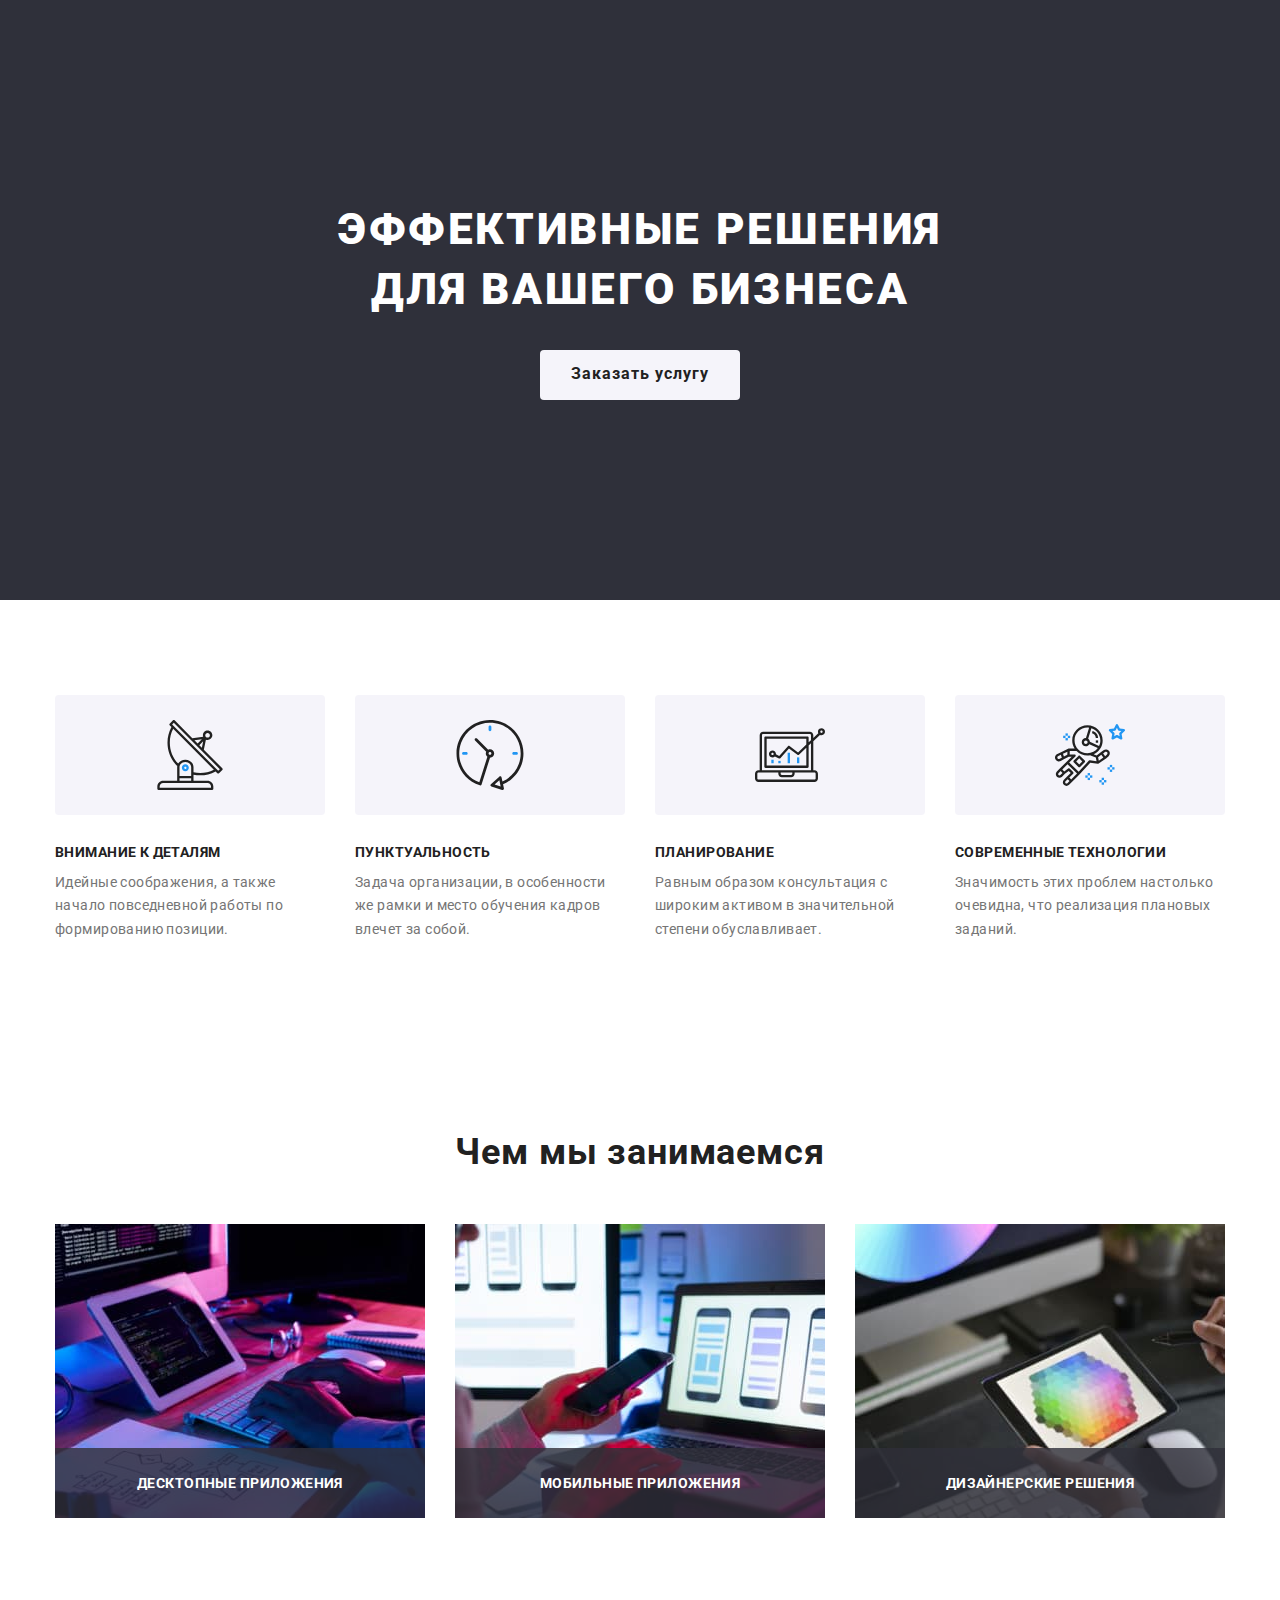
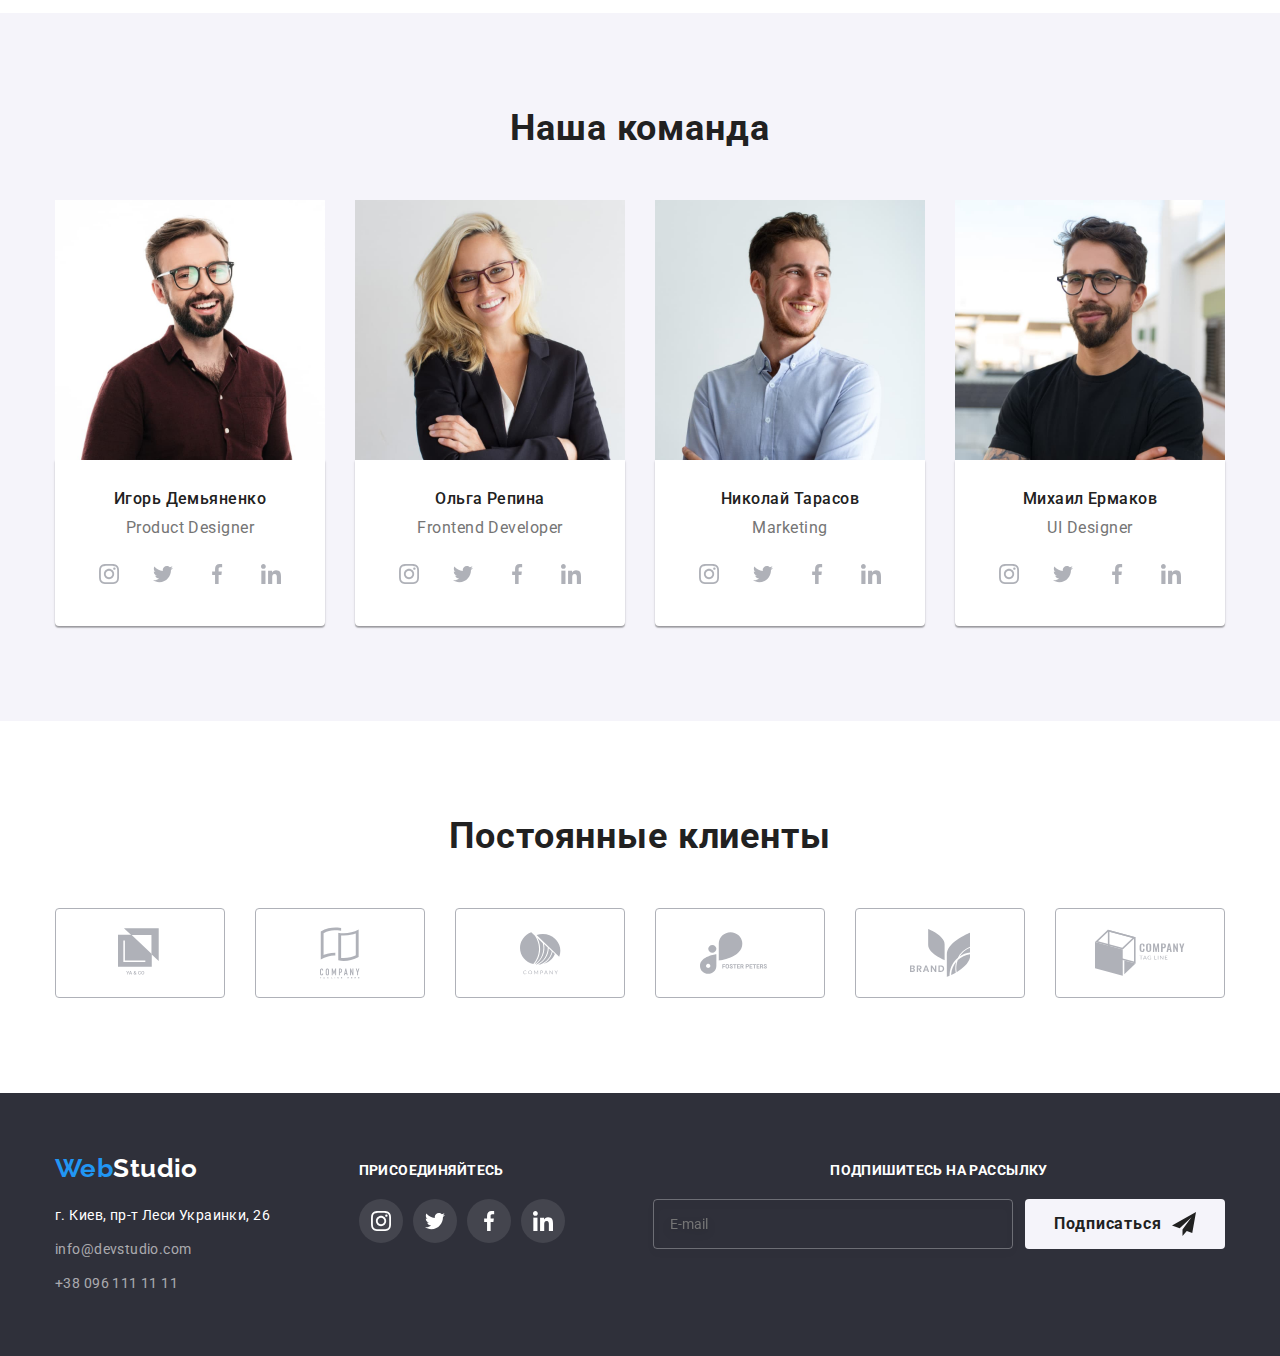
==== commit f0e5917b: "add mobile styles for clients section" ====
--- a/index.html
+++ b/index.html
@@ -96,7 +96,7 @@
         </div>
       </section>
 
-      <!-- <section class="work section">
+      <section class="work section">
         <div class="container">
           <h2 class="section-title work__section-title">Чем мы занимаемся</h2>
 
@@ -121,11 +121,11 @@
             </li>
           </ul>
         </div>
-      </section> -->
-
-      <!-- <section class="team section">
+      </section>
+
+      <section class="team section">
         <div class="container">
-          <h2 class="section-title team__section-title">Наша команда</h2>
+          <h2 class="section-title">Наша команда</h2>
           <ul class="list team__list">
             <li class="team__item">
               <div class="team-member">
@@ -335,8 +335,8 @@
             </li>
           </ul>
         </div>
-      </section> -->
-      <!-- <section class="clients section">
+      </section>
+      <section class="clients section">
         <h2 class="section-title">Постоянные клиенты</h2>
         <div class="container">
           <ul class="clients__list list">
@@ -384,11 +384,11 @@
             </li>
           </ul>
         </div>
-      </section> -->
+      </section>
     </main>
-    <!-- <footer class="footer">
+    <footer class="footer">
       <div class="footer__container container">
-        <div class="wrapper">
+        <div class="wrapper footer__wrapper">
           <a class="link logo logo--dark-bg footer__logo" href="/index.html"
             ><span class="color-logo">Web</span>Studio</a
           >
@@ -472,7 +472,7 @@
           </form>
         </div>
       </div>
-    </footer> -->
+    </footer>
     <div class="modal-overlay is-hidden" data-modal>
       <div class="modal">
         <button type="button" class="button btn-close" data-modal-close>
--- a/css/main.min.css
+++ b/css/main.min.css
@@ -1 +1 @@
-/*! modern-normalize v2.0.0 | MIT License | https://github.com/sindresorhus/modern-normalize */@import"https://fonts.googleapis.com/css2?family=Raleway:wght@700&family=Roboto:wght@400;500;700;900&display=swap";*,::before,::after{box-sizing:border-box}html{font-family:system-ui,"Segoe UI",Roboto,Helvetica,Arial,sans-serif,"Apple Color Emoji","Segoe UI Emoji";line-height:1.15;-webkit-text-size-adjust:100%;-moz-tab-size:4;-o-tab-size:4;tab-size:4}body{margin:0}hr{height:0;color:inherit}abbr[title]{-webkit-text-decoration:underline dotted;text-decoration:underline dotted}b,strong{font-weight:bolder}code,kbd,samp,pre{font-family:ui-monospace,SFMono-Regular,Consolas,"Liberation Mono",Menlo,monospace;font-size:1em}small{font-size:80%}sub,sup{font-size:75%;line-height:0;position:relative;vertical-align:baseline}sub{bottom:-0.25em}sup{top:-0.5em}table{text-indent:0;border-color:inherit}button,input,optgroup,select,textarea{font-family:inherit;font-size:100%;line-height:1.15;margin:0}button,select{text-transform:none}button,[type=button],[type=reset],[type=submit]{-webkit-appearance:button}::-moz-focus-inner{border-style:none;padding:0}:-moz-focusring{outline:1px dotted ButtonText}:-moz-ui-invalid{box-shadow:none}legend{padding:0}progress{vertical-align:baseline}::-webkit-inner-spin-button,::-webkit-outer-spin-button{height:auto}[type=search]{-webkit-appearance:textfield;outline-offset:-2px}::-webkit-search-decoration{-webkit-appearance:none}::-webkit-file-upload-button{-webkit-appearance:button;font:inherit}summary{display:list-item}:root{--title-text-color: #212121;--accent-color: #2196f3;--main-text-color: #757575;--dark-bg-text-color: #fff;--dark-bg-color: #2f303a;--dark-bg-link-text-color: rgba(255, 255, 255, 0.6);--button-color: #f5f4fa;--gap: 30px;--icon-color: #afb1b8;--main-font: "Roboto", sans-serif}.visually-hidden{position:absolute;width:1px;height:1px;margin:-1px;border:0;padding:0;white-space:nowrap;-webkit-clip-path:inset(100%);clip-path:inset(100%);clip:rect(0 0 0 0);overflow:hidden}h1,h2,h3,h4,h5,h6,p{margin-top:0px;margin-bottom:0px}img{display:block;max-width:100%}body{font-family:var(--main-font);font-size:14px;line-height:1.7;letter-spacing:.03em;color:var(--main-text-color)}ul{list-style:none;margin:0;padding:0}.link{text-decoration:none;font-style:normal;color:inherit;transition:color 250ms cubic-bezier(0.4, 0, 0.2, 1)}.link:focus,.link:hover,.link:active{color:var(--accent-color)}.section-title{margin-bottom:50px;text-align:center;font-weight:700;font-size:36px;line-height:1.16;color:var(--title-text-color)}.icon{fill:var(--icon-color);transition:fill 250ms cubic-bezier(0.4, 0, 0.2, 1)}.link:hover>.icon,.link:focus>.icon,.link:active>.icon{fill:currentColor}.button{min-width:128px;height:40px;font-weight:500;font-size:16px;line-height:1.62;text-align:center;border:none;border-radius:4px;color:var(--title-text-color);background-color:var(--button-color);cursor:pointer;transition:background-color 250ms cubic-bezier(0.4, 0, 0.2, 1),box-shadow 250ms cubic-bezier(0.4, 0, 0.2, 1),color 250ms cubic-bezier(0.4, 0, 0.2, 1)}.button:hover,.button:focus{color:var(--dark-bg-text-color);background-color:var(--accent-color);box-shadow:0px 4px 4px rgba(0,0,0,.15)}.button--big{min-width:200px;height:50px;font-weight:700;line-height:1.9;letter-spacing:.06em}.logo{font-family:"Raleway";font-weight:700;font-size:26px;line-height:1.2;color:var(--title-text-color)}.logo--dark-bg{color:var(--dark-bg-text-color)}.color-logo{color:var(--accent-color)}.navigation{display:flex;align-items:center;font-weight:500;font-size:14px;line-height:1.14;letter-spacing:.02em;color:var(--title-text-color)}.menu{display:flex;-moz-column-gap:50px;column-gap:50px}.menu__link{padding-top:32px;padding-bottom:32px}.menu__link::after{display:none;content:"";height:4px;background-color:var(--accent-color);border-radius:2px}.menu__link--current{position:relative}.menu__link--current::after{display:block;position:absolute;bottom:0;width:100%}.contacts{display:flex;flex-wrap:wrap;align-items:center;-moz-column-gap:50px;column-gap:50px;margin-left:auto;font-weight:500;line-height:1.14;letter-spacing:.02em;color:var(--main-text-color)}.contacts__link{padding-top:20px;padding-bottom:20px}.contacts__icon{fill:currentColor;margin-right:10px;transition:fill 250ms cubic-bezier(0.4, 0, 0.2, 1)}.contacts :last-child{display:flex;align-items:center}.socials__list{display:flex;justify-content:center;-moz-column-gap:10px;column-gap:10px}.socials__icon{width:20px;height:20px}.socials__link{display:flex;width:44px;height:44px;align-items:center;justify-content:center;border-radius:50%;transition:background-color 250ms cubic-bezier(0.4, 0, 0.2, 1)}.socials__link:hover{background-color:#2196f3}.socials__link:hover .icon{fill:#fff}.socials__link--dark-bg{background-color:rgba(255,255,255,.1)}.modal-overlay{position:fixed;top:0;left:0;width:100%;height:100%;background-color:rgba(0,0,0,.2);opacity:1;transition:opacity 250ms cubic-bezier(0.4, 0, 0.2, 1)}.modal-overlay.is-hidden{opacity:0;pointer-events:none}.modal{position:absolute;top:50%;left:50%;transform:translate(-50%, -50%) scale(1);width:530px;height:580px;padding:40px;background:var(--dark-bg-text-color);border-radius:4px;box-shadow:0px 1px 3px rgba(0,0,0,.12),0px 1px 1px rgba(0,0,0,.14),0px 2px 1px rgba(0,0,0,.2);opacity:1;transition:transform 250ms}.modal-overlay.is-hidden .modal{transform:translate(-50%, -50%) scale(0.5)}.modal__title{margin-bottom:12px;font-size:20px;line-height:23px;letter-spacing:.03em;color:#212121}.btn-close{position:absolute;top:10px;right:10px;min-width:30px;height:30px;border:1px solid var(--button-color);border-radius:50%;background-color:rgba(0,0,0,0)}.btn-close:hover .icon{fill:var(--dark-bg-text-color)}.modal__form{display:flex;flex-direction:column}.modal__input{width:100%;height:40px;padding-left:35px;padding-right:35px;border:1px solid rgba(33,33,33,.2);border-radius:4px;transition:fill 250ms cubic-bezier(0.4, 0, 0.2, 1),border 250ms cubic-bezier(0.4, 0, 0.2, 1)}.modal__input:focus{border:1px solid var(--accent-color);outline:rgba(0,0,0,0)}.input-wrapper:focus-within .modal__icon{fill:var(--accent-color)}.modal__label:focus-within .modal__text{color:var(--accent-color)}.modal__text{display:block;margin-bottom:5px;font-size:12px;line-height:14px;letter-spacing:.01em;color:#757575}.modal__comment{height:120px;resize:none;padding:12px 16px}.modal__comment::-moz-placeholder{font-family:"Roboto";font-style:normal;font-weight:400;font-size:12px;line-height:14px;letter-spacing:.01em;color:rgba(117,117,117,.5)}.modal__comment::placeholder{font-family:"Roboto";font-style:normal;font-weight:400;font-size:12px;line-height:14px;letter-spacing:.01em;color:rgba(117,117,117,.5)}.modal__icon{position:absolute;top:0;left:0;transform:translateY(50%);margin-left:12px;fill:inherit}.input-wrapper{position:relative;margin-bottom:10px}.comment-wrapper{margin-bottom:20px}.confirm-label{display:flex;align-items:center;justify-content:center;-moz-column-gap:8px;column-gap:8px;margin-bottom:20px;font-size:14px;line-height:24px;letter-spacing:.03em;color:#757575;cursor:pointer}.confirm-label__link{color:var(--accent-color);text-decoration:underline}.submit-button{max-width:200px;align-self:center}.modal-form-label{display:block}.confirm__checkbox{position:absolute;top:0;left:0;-webkit-appearance:none;-moz-appearance:none;appearance:none;width:1px;height:1px;margin:-1px;border:0;padding:0;white-space:nowrap;-webkit-clip-path:inset(100%);clip-path:inset(100%);clip:rect(0 0 0 0);overflow:hidden}.check-icon{display:inline-block;width:15px;height:15px;border:2px solid;border-radius:2px}.confirm__checkbox:checked+.check-icon{background-color:var(--accent-color);border-color:rgba(0,0,0,0);background-image:url(../images/icons/SVG/icon-check.svg);background-size:contain;background-origin:border-box}.filter{display:flex;justify-content:center;gap:10px}.filter__item{margin-bottom:50px}.card{position:relative;overflow:hidden}.card__overlay{padding:63px 24px;position:absolute;top:0;left:0;transform:translateY(100%);transition:transform 250ms cubic-bezier(0.4, 0, 0.2, 1);height:100%;background:rgba(33,150,243,.9);font-size:18px;line-height:28px;letter-spacing:.03em;color:#fff}.card__title{font-weight:700;font-size:18px;line-height:2;letter-spacing:.06em;color:var(--title-text-color)}.overlay__text{font-size:16px;line-height:1.87}.card__meta{padding:24px;background:#fff;border:1px solid #eee}.container{max-width:480px;padding-left:15px;padding-right:15px;margin-left:auto;margin-right:auto}@media screen and (min-width: 767px){.container{max-width:768px}}@media screen and (min-width: 1199px){.container{max-width:1200px}}.section{padding-top:60px;padding-bottom:60px}@media screen and (min-width: 1199px){.section{padding-top:95px;padding-bottom:95px}}.header__container{display:flex;align-items:center;border-bottom:1px solid #ececec}.header__logo{padding:25px 0;margin-right:95px}.hero{padding:120px 0;text-align:center;background-color:var(--dark-bg-color)}@media screen and (min-width: 1199px){.hero{padding-top:200px;padding-bottom:200px}}.hero__title{font-family:Roboto,sans-serif;font-weight:900;font-size:26px;line-height:1.6;letter-spacing:1.56px;text-align:center;text-transform:uppercase;margin:0 auto 30px;max-width:360px;color:var(--dark-bg-text-color)}@media screen and (min-width: 1199px){.hero__title{font-size:44px;line-height:1.36;letter-spacing:2.64px;max-width:700px}}@media screen and (min-width: 767px){.features__list{display:flex;flex-wrap:wrap;gap:var(--gap)}}.features__item::before{content:"";display:block;height:120px;background-color:var(--button-color);background-repeat:no-repeat;background-size:70px 70px;background-position:center;border-radius:4px;margin-bottom:30px}@media screen and (max-width: 767px){.features__item:not(:last-child){margin-bottom:30px}}@media screen and (min-width: 767px){.features__item{flex-basis:calc((100% - 30px)/2)}}@media screen and (min-width: 1199px){.features__item{flex-basis:calc((100% - 90px)/4)}}.features__item--antenna::before{background-image:url(/images/icons/SVG/antenna.svg)}.features__item--clock::before{background-image:url(/images/icons/SVG/clock.svg)}.features__item--diagram::before{background-image:url(/images/icons/SVG/diagram.svg)}.features__item--astronaut::before{background-image:url(/images/icons/SVG/astronaut.svg)}.features__title{margin-bottom:10px;font-style:normal;font-size:14px;font-weight:700;line-height:1.14;letter-spacing:.03em;text-transform:uppercase;color:var(--title-text-color)}.work__secondary-title{margin-bottom:95px}.work__list{display:flex;-moz-column-gap:30px;column-gap:30px}.work__item{position:relative}.work__overlay{display:flex;align-items:center;justify-content:center;position:absolute;bottom:0;left:0;height:70px;width:100%;background:rgba(47,48,58,.8)}.work__text{font-weight:700;font-size:14px;line-height:16px;letter-spacing:.03em;text-transform:uppercase;color:var(--dark-bg-text-color)}.work-example__list{display:flex;flex-wrap:wrap;gap:30px}.work-example__item{flex-basis:calc((100% - 60px)/3)}.work-example__item{transition:box-shadow 250ms cubic-bezier(0.4, 0, 0.2, 1)}.work-example__item:hover{box-shadow:2px 2px 27px 0px #dedede}.work-example__item:hover .card__overlay{transform:translateY(0)}.team{background:#f5f4fa}.team-member__title{margin-bottom:10px;font-style:normal;font-weight:500;font-size:16px;line-height:1.18;letter-spacing:.03em;color:var(--title-text-color)}.team__section-title{text-align:center;margin-bottom:50px}.team__list{display:flex;flex-wrap:wrap;gap:30px}.team__item{text-align:center}.team-member__info{padding:30px 0;background:#fff;box-shadow:0px 1px 3px rgba(0,0,0,.12),0px 1px 1px rgba(0,0,0,.14),0px 2px 1px rgba(0,0,0,.2);border-radius:0px 0px 4px 4px}.team-member__position{margin-bottom:15px;font-size:16px;line-height:1.19;letter-spacing:.03em}.clients__list{display:flex;flex-wrap:wrap;gap:30px}.clients__link{display:flex;align-items:center;justify-content:center;width:170px;height:92px;border:1px solid var(--icon-color, rgb(175, 177, 184));border-radius:4px;transition:border-color 250ms cubic-bezier(0.4, 0, 0.2, 1)}.clients__link:hover{border-color:var(--accent-color)}.footer{padding-top:60px;padding-bottom:60px;color:var(--dark-bg-text-color);background-color:var(--dark-bg-color)}.footer__logo{display:inline-block;margin:0;padding:0;margin-bottom:20px}.footer-contacts__item:not(:last-child){margin-bottom:10px}.mail,.tel{color:var(--dark-bg-link-text-color)}.footer__container{display:flex;flex-wrap:wrap;-moz-column-gap:70px;column-gap:70px}.footer-title{margin-bottom:20px;font-weight:700;font-size:14px;line-height:1.14;letter-spacing:.03em;text-transform:uppercase;color:var(--dark-bg-text-color)}.footer-socials{padding-top:10px}.social-icon-link.footer-icon:hover{background-color:var(--accent-color)}.footer-form__wrapper{padding-top:10px}.footer-email{width:360px;height:50px;padding-left:16px;padding-right:16px;border:1px solid rgba(255,255,255,.3);filter:drop-shadow(0px 4px 4px rgba(0, 0, 0, 0.15));border-radius:4px;background-color:rgba(0,0,0,0);color:var(--dark-bg-text-color)}.footer-form{display:flex;-moz-column-gap:12px;column-gap:12px}.send-icon{width:24px;height:24px;fill:currentColor;transition:fill 250ms cubic-bezier(0.4, 0, 0.2, 1)}.footer-form__button{display:flex;align-items:center;justify-content:center;-moz-column-gap:10px;column-gap:10px}.footer-form-button:hover .send-icon{fill:var(--dark-bg-text-color)}.footer__icon{fill:var(--dark-bg-text-color)}/*# sourceMappingURL=main.min.css.map */+/*! modern-normalize v2.0.0 | MIT License | https://github.com/sindresorhus/modern-normalize */@import"https://fonts.googleapis.com/css2?family=Raleway:wght@700&family=Roboto:wght@400;500;700;900&display=swap";*,::before,::after{box-sizing:border-box}html{font-family:system-ui,"Segoe UI",Roboto,Helvetica,Arial,sans-serif,"Apple Color Emoji","Segoe UI Emoji";line-height:1.15;-webkit-text-size-adjust:100%;-moz-tab-size:4;-o-tab-size:4;tab-size:4}body{margin:0}hr{height:0;color:inherit}abbr[title]{-webkit-text-decoration:underline dotted;text-decoration:underline dotted}b,strong{font-weight:bolder}code,kbd,samp,pre{font-family:ui-monospace,SFMono-Regular,Consolas,"Liberation Mono",Menlo,monospace;font-size:1em}small{font-size:80%}sub,sup{font-size:75%;line-height:0;position:relative;vertical-align:baseline}sub{bottom:-0.25em}sup{top:-0.5em}table{text-indent:0;border-color:inherit}button,input,optgroup,select,textarea{font-family:inherit;font-size:100%;line-height:1.15;margin:0}button,select{text-transform:none}button,[type=button],[type=reset],[type=submit]{-webkit-appearance:button}::-moz-focus-inner{border-style:none;padding:0}:-moz-focusring{outline:1px dotted ButtonText}:-moz-ui-invalid{box-shadow:none}legend{padding:0}progress{vertical-align:baseline}::-webkit-inner-spin-button,::-webkit-outer-spin-button{height:auto}[type=search]{-webkit-appearance:textfield;outline-offset:-2px}::-webkit-search-decoration{-webkit-appearance:none}::-webkit-file-upload-button{-webkit-appearance:button;font:inherit}summary{display:list-item}:root{--title-text-color: #212121;--accent-color: #2196f3;--main-text-color: #757575;--dark-bg-text-color: #fff;--dark-bg-color: #2f303a;--dark-bg-link-text-color: rgba(255, 255, 255, 0.6);--button-color: #f5f4fa;--gap: 30px;--icon-color: #afb1b8;--main-font: "Roboto", sans-serif}.visually-hidden{position:absolute;width:1px;height:1px;margin:-1px;border:0;padding:0;white-space:nowrap;-webkit-clip-path:inset(100%);clip-path:inset(100%);clip:rect(0 0 0 0);overflow:hidden}h1,h2,h3,h4,h5,h6,p{margin-top:0px;margin-bottom:0px}img{display:block;max-width:100%}body{font-family:var(--main-font);font-size:14px;line-height:1.7;letter-spacing:.03em;color:var(--main-text-color)}ul{list-style:none;margin:0;padding:0}.link{text-decoration:none;font-style:normal;color:inherit;transition:color 250ms cubic-bezier(0.4, 0, 0.2, 1)}.link:focus,.link:hover,.link:active{color:var(--accent-color)}.section-title{color:var(--title-text-color);text-align:center;font-size:28px;font-family:Roboto;font-weight:700;letter-spacing:.84px;margin-bottom:30px}@media screen and (min-width: 1199px){.section-title{font-size:36px;line-height:1.16;margin-bottom:50px}}.icon{fill:var(--icon-color);transition:fill 250ms cubic-bezier(0.4, 0, 0.2, 1)}.link:hover>.icon,.link:focus>.icon,.link:active>.icon{fill:currentColor}.button{min-width:128px;height:40px;font-weight:500;font-size:16px;line-height:1.62;text-align:center;border:none;border-radius:4px;color:var(--title-text-color);background-color:var(--button-color);cursor:pointer;transition:background-color 250ms cubic-bezier(0.4, 0, 0.2, 1),box-shadow 250ms cubic-bezier(0.4, 0, 0.2, 1),color 250ms cubic-bezier(0.4, 0, 0.2, 1)}.button:hover,.button:focus{color:var(--dark-bg-text-color);background-color:var(--accent-color);box-shadow:0px 4px 4px rgba(0,0,0,.15)}.button--big{min-width:200px;height:50px;font-weight:700;line-height:1.9;letter-spacing:.06em}.logo{font-family:"Raleway";font-weight:700;font-size:26px;line-height:1.2;color:var(--title-text-color)}.logo--dark-bg{color:var(--dark-bg-text-color)}.color-logo{color:var(--accent-color)}.navigation{display:flex;align-items:center;font-weight:500;font-size:14px;line-height:1.14;letter-spacing:.02em;color:var(--title-text-color)}.menu{display:flex;-moz-column-gap:50px;column-gap:50px}.menu__link{padding-top:32px;padding-bottom:32px}.menu__link::after{display:none;content:"";height:4px;background-color:var(--accent-color);border-radius:2px}.menu__link--current{position:relative}.menu__link--current::after{display:block;position:absolute;bottom:0;width:100%}.contacts{display:flex;flex-wrap:wrap;align-items:center;-moz-column-gap:50px;column-gap:50px;margin-left:auto;font-weight:500;line-height:1.14;letter-spacing:.02em;color:var(--main-text-color)}.contacts__link{padding-top:20px;padding-bottom:20px}.contacts__icon{fill:currentColor;margin-right:10px;transition:fill 250ms cubic-bezier(0.4, 0, 0.2, 1)}.contacts :last-child{display:flex;align-items:center}.socials__list{display:flex;justify-content:center;-moz-column-gap:10px;column-gap:10px}.socials__icon{width:20px;height:20px}.socials__link{display:flex;width:44px;height:44px;align-items:center;justify-content:center;border-radius:50%;transition:background-color 250ms cubic-bezier(0.4, 0, 0.2, 1)}.socials__link:hover{background-color:#2196f3}.socials__link:hover .icon{fill:#fff}.socials__link--dark-bg{background-color:rgba(255,255,255,.1)}.modal-overlay{position:fixed;top:0;left:0;width:100%;height:100%;background-color:rgba(0,0,0,.2);opacity:1;transition:opacity 250ms cubic-bezier(0.4, 0, 0.2, 1)}.modal-overlay.is-hidden{opacity:0;pointer-events:none}.modal{position:absolute;top:50%;left:50%;transform:translate(-50%, -50%) scale(1);width:530px;height:580px;padding:40px;background:var(--dark-bg-text-color);border-radius:4px;box-shadow:0px 1px 3px rgba(0,0,0,.12),0px 1px 1px rgba(0,0,0,.14),0px 2px 1px rgba(0,0,0,.2);opacity:1;transition:transform 250ms}.modal-overlay.is-hidden .modal{transform:translate(-50%, -50%) scale(0.5)}.modal__title{margin-bottom:12px;font-size:20px;line-height:23px;letter-spacing:.03em;color:#212121}.btn-close{position:absolute;top:10px;right:10px;min-width:30px;height:30px;border:1px solid var(--button-color);border-radius:50%;background-color:rgba(0,0,0,0)}.btn-close:hover .icon{fill:var(--dark-bg-text-color)}.modal__form{display:flex;flex-direction:column}.modal__input{width:100%;height:40px;padding-left:35px;padding-right:35px;border:1px solid rgba(33,33,33,.2);border-radius:4px;transition:fill 250ms cubic-bezier(0.4, 0, 0.2, 1),border 250ms cubic-bezier(0.4, 0, 0.2, 1)}.modal__input:focus{border:1px solid var(--accent-color);outline:rgba(0,0,0,0)}.input-wrapper:focus-within .modal__icon{fill:var(--accent-color)}.modal__label:focus-within .modal__text{color:var(--accent-color)}.modal__text{display:block;margin-bottom:5px;font-size:12px;line-height:14px;letter-spacing:.01em;color:#757575}.modal__comment{height:120px;resize:none;padding:12px 16px}.modal__comment::-moz-placeholder{font-family:"Roboto";font-style:normal;font-weight:400;font-size:12px;line-height:14px;letter-spacing:.01em;color:rgba(117,117,117,.5)}.modal__comment::placeholder{font-family:"Roboto";font-style:normal;font-weight:400;font-size:12px;line-height:14px;letter-spacing:.01em;color:rgba(117,117,117,.5)}.modal__icon{position:absolute;top:0;left:0;transform:translateY(50%);margin-left:12px;fill:inherit}.input-wrapper{position:relative;margin-bottom:10px}.comment-wrapper{margin-bottom:20px}.confirm-label{display:flex;align-items:center;justify-content:center;-moz-column-gap:8px;column-gap:8px;margin-bottom:20px;font-size:14px;line-height:24px;letter-spacing:.03em;color:#757575;cursor:pointer}.confirm-label__link{color:var(--accent-color);text-decoration:underline}.submit-button{max-width:200px;align-self:center}.modal-form-label{display:block}.confirm__checkbox{position:absolute;top:0;left:0;-webkit-appearance:none;-moz-appearance:none;appearance:none;width:1px;height:1px;margin:-1px;border:0;padding:0;white-space:nowrap;-webkit-clip-path:inset(100%);clip-path:inset(100%);clip:rect(0 0 0 0);overflow:hidden}.check-icon{display:inline-block;width:15px;height:15px;border:2px solid;border-radius:2px}.confirm__checkbox:checked+.check-icon{background-color:var(--accent-color);border-color:rgba(0,0,0,0);background-image:url(../images/icons/SVG/icon-check.svg);background-size:contain;background-origin:border-box}.filter{display:flex;justify-content:center;gap:10px}.filter__item{margin-bottom:50px}.card{position:relative;overflow:hidden}.card__overlay{padding:63px 24px;position:absolute;top:0;left:0;transform:translateY(100%);transition:transform 250ms cubic-bezier(0.4, 0, 0.2, 1);height:100%;background:rgba(33,150,243,.9);font-size:18px;line-height:28px;letter-spacing:.03em;color:#fff}.card__title{font-weight:700;font-size:18px;line-height:2;letter-spacing:.06em;color:var(--title-text-color)}.overlay__text{font-size:16px;line-height:1.87}.card__meta{padding:24px;background:#fff;border:1px solid #eee}.container{max-width:480px;padding-left:15px;padding-right:15px;margin-left:auto;margin-right:auto}@media screen and (min-width: 767px){.container{max-width:768px}}@media screen and (min-width: 1199px){.container{max-width:1200px}}.section{padding-top:60px;padding-bottom:60px}@media screen and (min-width: 1199px){.section{padding-top:95px;padding-bottom:95px}}.header__container{display:flex;align-items:center;border-bottom:1px solid #ececec}.header__logo{padding:25px 0;margin-right:95px}.hero{padding:120px 0;text-align:center;background-color:var(--dark-bg-color)}@media screen and (min-width: 1199px){.hero{padding-top:200px;padding-bottom:200px}}.hero__title{font-family:Roboto,sans-serif;font-weight:900;font-size:26px;line-height:1.6;letter-spacing:1.56px;text-align:center;text-transform:uppercase;margin:0 auto 30px;max-width:360px;color:var(--dark-bg-text-color)}@media screen and (min-width: 1199px){.hero__title{font-size:44px;line-height:1.36;letter-spacing:2.64px;max-width:700px}}@media screen and (min-width: 767px){.features__list{display:flex;flex-wrap:wrap;gap:var(--gap)}}.features__item::before{content:"";display:block;height:120px;background-color:var(--button-color);background-repeat:no-repeat;background-size:70px 70px;background-position:center;border-radius:4px;margin-bottom:30px}@media screen and (max-width: 767px){.features__item:not(:last-child){margin-bottom:30px}}@media screen and (min-width: 767px){.features__item{flex-basis:calc((100% - 30px)/2)}}@media screen and (min-width: 1199px){.features__item{flex-basis:calc((100% - 90px)/4)}}.features__item--antenna::before{background-image:url(/images/icons/SVG/antenna.svg)}.features__item--clock::before{background-image:url(/images/icons/SVG/clock.svg)}.features__item--diagram::before{background-image:url(/images/icons/SVG/diagram.svg)}.features__item--astronaut::before{background-image:url(/images/icons/SVG/astronaut.svg)}.features__title{margin-bottom:10px;font-style:normal;font-size:14px;font-weight:700;line-height:1.14;letter-spacing:.03em;text-transform:uppercase;color:var(--title-text-color)}.work{display:none}@media screen and (min-width: 1199px){.work{display:block}}.work__secondary-title{margin-bottom:95px}.work__list{display:flex;-moz-column-gap:30px;column-gap:30px}.work__item{position:relative}.work__overlay{display:flex;align-items:center;justify-content:center;position:absolute;bottom:0;left:0;height:70px;width:100%;background:rgba(47,48,58,.8)}.work__text{font-weight:700;font-size:14px;line-height:16px;letter-spacing:.03em;text-transform:uppercase;color:var(--dark-bg-text-color)}.work-example__list{display:flex;flex-wrap:wrap;gap:30px}.work-example__item{flex-basis:calc((100% - 60px)/3)}.work-example__item{transition:box-shadow 250ms cubic-bezier(0.4, 0, 0.2, 1)}.work-example__item:hover{box-shadow:2px 2px 27px 0px #dedede}.work-example__item:hover .card__overlay{transform:translateY(0)}.team{background:#f5f4fa}.team-member__title{margin-bottom:10px;font-style:normal;font-weight:500;font-size:16px;line-height:1.18;letter-spacing:.03em;color:var(--title-text-color)}.team__list{display:flex;flex-wrap:wrap;gap:30px}.team__item{text-align:center;flex-grow:1}@media screen and (min-width: 767px){.team__item{max-width:354px}}@media screen and (min-width: 1199px){.team__item{max-width:270px}}.team-member__info{padding:30px 0;background:#fff;box-shadow:0px 1px 3px rgba(0,0,0,.12),0px 1px 1px rgba(0,0,0,.14),0px 2px 1px rgba(0,0,0,.2);border-radius:0px 0px 4px 4px}.team-member__position{margin-bottom:15px;font-size:16px;line-height:1.19;letter-spacing:.03em}.clients__list{justify-content:center;display:flex;flex-wrap:wrap;gap:30px}.clients__item{flex-basis:calc((100% - var(--gap))/2)}@media screen and (min-width: 767px){.clients__item{flex-basis:calc((100% - 2*var(--gap))/3)}}@media screen and (min-width: 1199px){.clients__item{flex-basis:calc((100% - 5*var(--gap))/6)}}.clients__link{display:flex;align-items:center;justify-content:center;height:90px;border:1px solid var(--icon-color, rgb(175, 177, 184));border-radius:4px;transition:border-color 250ms cubic-bezier(0.4, 0, 0.2, 1)}.clients__link:hover{border-color:var(--accent-color)}.footer{padding-top:60px;padding-bottom:60px;color:var(--dark-bg-text-color);background-color:var(--dark-bg-color)}.footer__logo{display:inline-block;margin:0;padding:0;margin-bottom:20px}.footer-contacts__item:not(:last-child){margin-bottom:10px}.mail,.tel{color:var(--dark-bg-link-text-color)}.footer__container{display:flex;justify-content:center;flex-wrap:wrap;-moz-column-gap:70px;column-gap:70px}@media screen and (min-width: 1199px){.footer__container{justify-content:space-between}}.footer-title{margin-bottom:20px;font-weight:700;font-size:14px;line-height:1.14;letter-spacing:.03em;text-transform:uppercase;color:var(--dark-bg-text-color)}.footer-socials{padding-top:10px}.social-icon-link.footer-icon:hover{background-color:var(--accent-color)}.footer-form__wrapper{text-align:center;padding-top:10px}.footer-email{width:360px;height:50px;padding-left:16px;padding-right:16px;border:1px solid rgba(255,255,255,.3);filter:drop-shadow(0px 4px 4px rgba(0, 0, 0, 0.15));border-radius:4px;background-color:rgba(0,0,0,0);color:var(--dark-bg-text-color)}.footer-form{display:flex;justify-content:center;flex-wrap:wrap;gap:12px}.send-icon{width:24px;height:24px;fill:currentColor;transition:fill 250ms cubic-bezier(0.4, 0, 0.2, 1)}.footer-form__button{display:flex;align-items:center;justify-content:center;-moz-column-gap:10px;column-gap:10px}.footer-form-button:hover .send-icon{fill:var(--dark-bg-text-color)}.footer__icon{fill:var(--dark-bg-text-color)}/*# sourceMappingURL=main.min.css.map */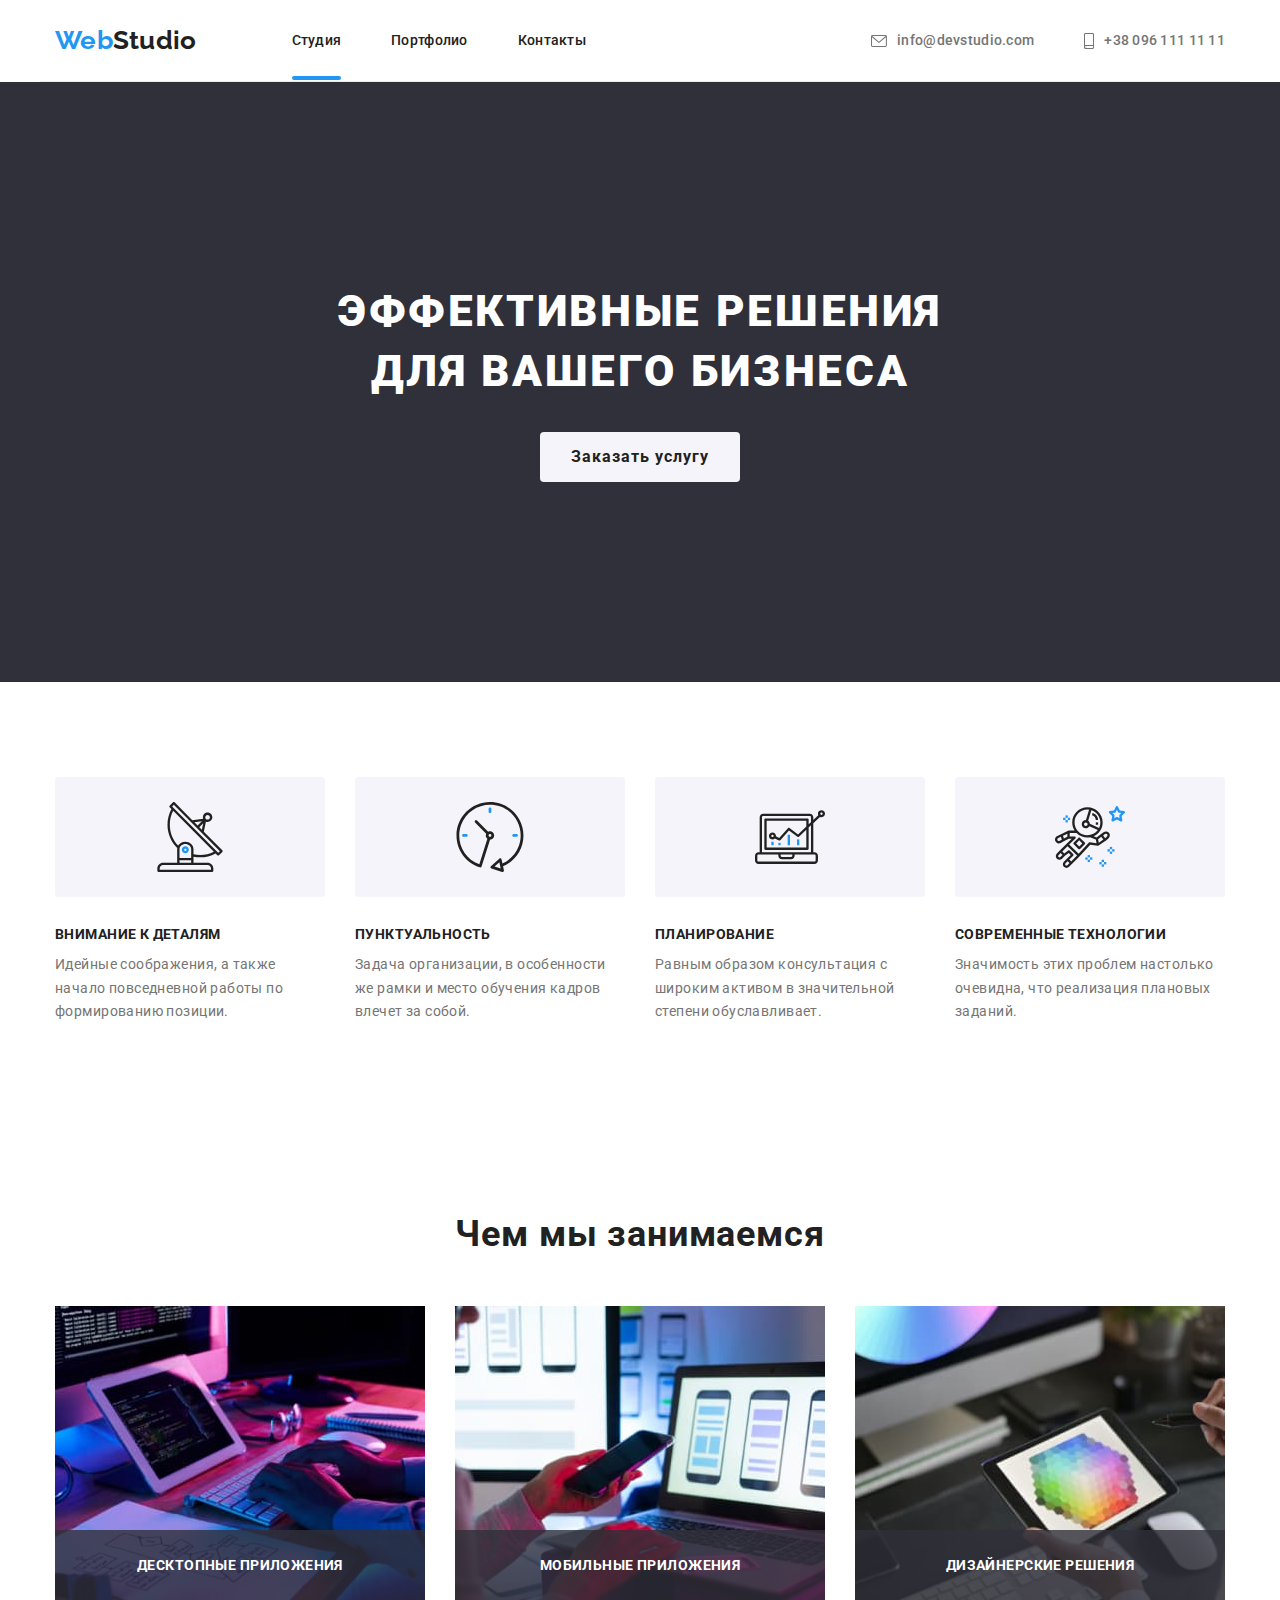
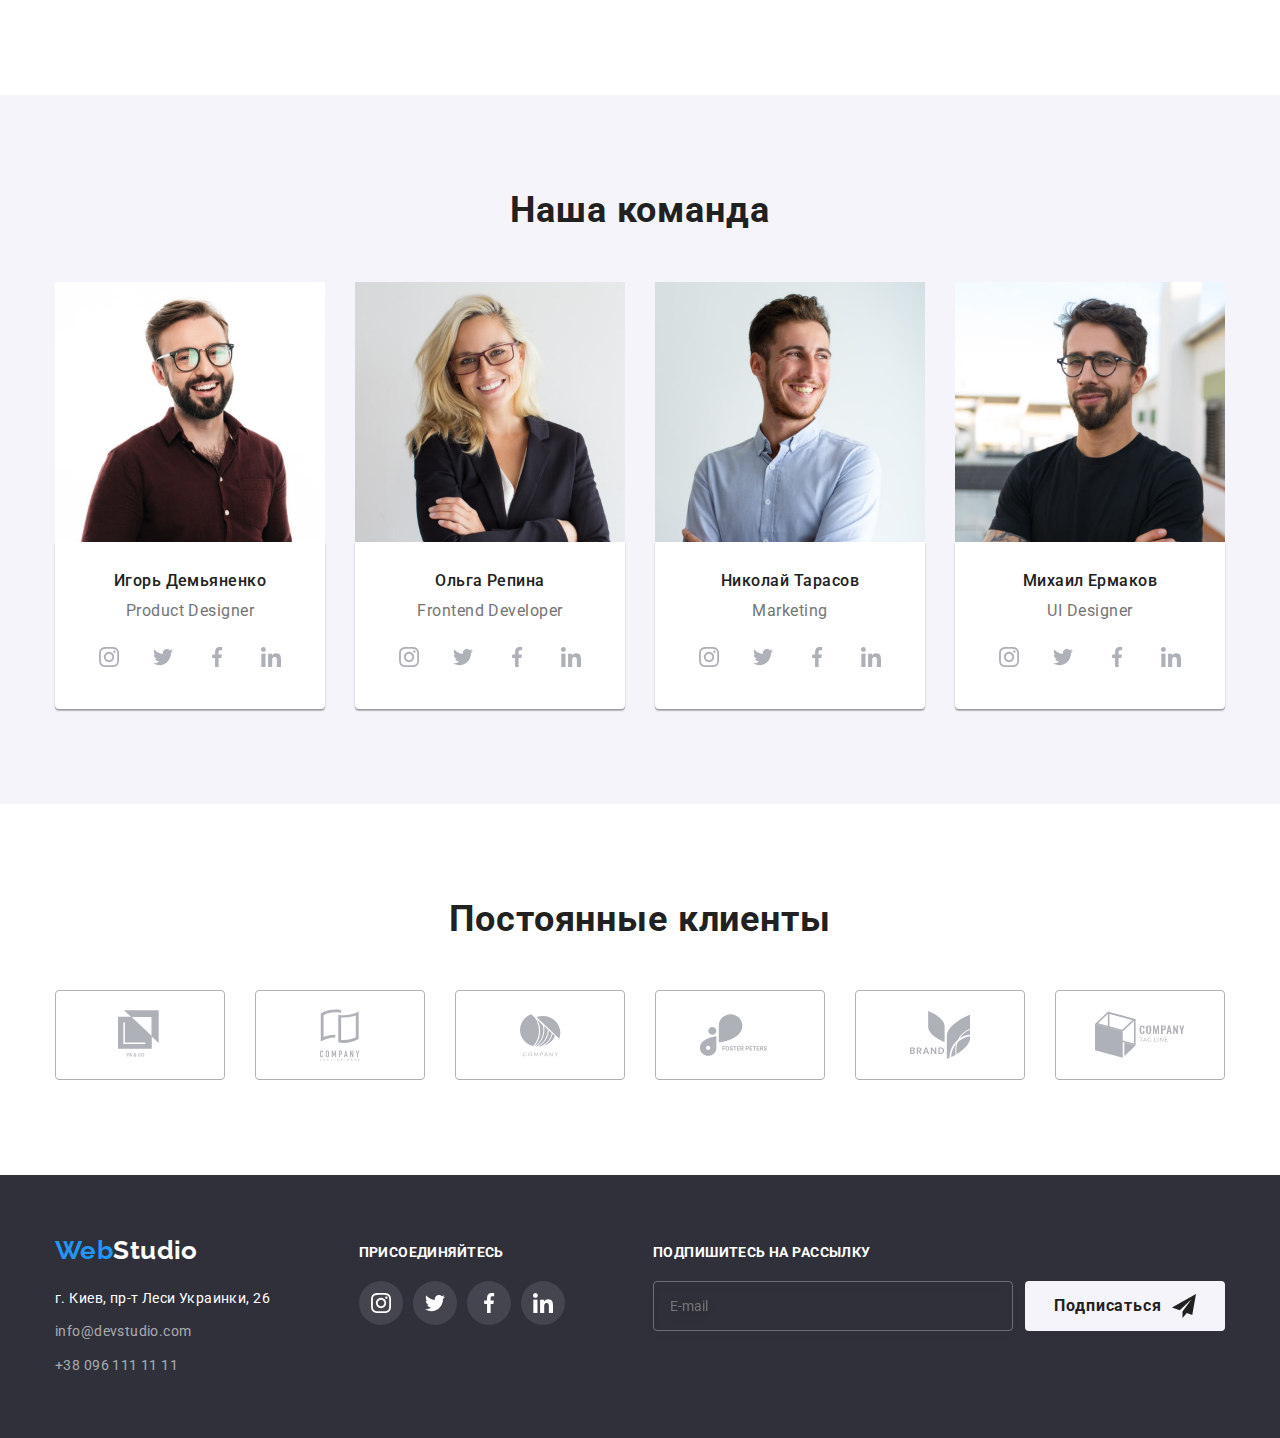
==== commit 33701c20: "finished footer" ====
--- a/index.html
+++ b/index.html
@@ -10,7 +10,7 @@
   </head>
 
   <body>
-    <!-- <header class="header">
+    <header class="header">
       <div class="container header__container">
         <nav class="navigation">
           <a class="link logo header__logo" href="/index.html"
@@ -50,7 +50,7 @@
           </li>
         </ul>
       </div>
-    </header> -->
+    </header>
     <main>
       <section class="hero section">
         <div class="container">
@@ -337,8 +337,8 @@
         </div>
       </section>
       <section class="clients section">
-        <h2 class="section-title">Постоянные клиенты</h2>
         <div class="container">
+          <h2 class="section-title">Постоянные клиенты</h2>
           <ul class="clients__list list">
             <li class="clients__item">
               <a href="#" class="clients__link link">
@@ -388,7 +388,7 @@
     </main>
     <footer class="footer">
       <div class="footer__container container">
-        <div class="wrapper footer__wrapper">
+        <div class="footer-contacts__wrapper">
           <a class="link logo logo--dark-bg footer__logo" href="/index.html"
             ><span class="color-logo">Web</span>Studio</a
           >
@@ -416,7 +416,7 @@
             </ul>
           </address>
         </div>
-        <div class="footer-socials">
+        <div class="footer-socials__wrapper">
           <h2 class="footer-title">присоединяйтесь</h2>
           <ul class="socials__list">
             <li class="socials__item">
--- a/css/main.min.css
+++ b/css/main.min.css
@@ -1 +1 @@
-/*! modern-normalize v2.0.0 | MIT License | https://github.com/sindresorhus/modern-normalize */@import"https://fonts.googleapis.com/css2?family=Raleway:wght@700&family=Roboto:wght@400;500;700;900&display=swap";*,::before,::after{box-sizing:border-box}html{font-family:system-ui,"Segoe UI",Roboto,Helvetica,Arial,sans-serif,"Apple Color Emoji","Segoe UI Emoji";line-height:1.15;-webkit-text-size-adjust:100%;-moz-tab-size:4;-o-tab-size:4;tab-size:4}body{margin:0}hr{height:0;color:inherit}abbr[title]{-webkit-text-decoration:underline dotted;text-decoration:underline dotted}b,strong{font-weight:bolder}code,kbd,samp,pre{font-family:ui-monospace,SFMono-Regular,Consolas,"Liberation Mono",Menlo,monospace;font-size:1em}small{font-size:80%}sub,sup{font-size:75%;line-height:0;position:relative;vertical-align:baseline}sub{bottom:-0.25em}sup{top:-0.5em}table{text-indent:0;border-color:inherit}button,input,optgroup,select,textarea{font-family:inherit;font-size:100%;line-height:1.15;margin:0}button,select{text-transform:none}button,[type=button],[type=reset],[type=submit]{-webkit-appearance:button}::-moz-focus-inner{border-style:none;padding:0}:-moz-focusring{outline:1px dotted ButtonText}:-moz-ui-invalid{box-shadow:none}legend{padding:0}progress{vertical-align:baseline}::-webkit-inner-spin-button,::-webkit-outer-spin-button{height:auto}[type=search]{-webkit-appearance:textfield;outline-offset:-2px}::-webkit-search-decoration{-webkit-appearance:none}::-webkit-file-upload-button{-webkit-appearance:button;font:inherit}summary{display:list-item}:root{--title-text-color: #212121;--accent-color: #2196f3;--main-text-color: #757575;--dark-bg-text-color: #fff;--dark-bg-color: #2f303a;--dark-bg-link-text-color: rgba(255, 255, 255, 0.6);--button-color: #f5f4fa;--gap: 30px;--icon-color: #afb1b8;--main-font: "Roboto", sans-serif}.visually-hidden{position:absolute;width:1px;height:1px;margin:-1px;border:0;padding:0;white-space:nowrap;-webkit-clip-path:inset(100%);clip-path:inset(100%);clip:rect(0 0 0 0);overflow:hidden}h1,h2,h3,h4,h5,h6,p{margin-top:0px;margin-bottom:0px}img{display:block;max-width:100%}body{font-family:var(--main-font);font-size:14px;line-height:1.7;letter-spacing:.03em;color:var(--main-text-color)}ul{list-style:none;margin:0;padding:0}.link{text-decoration:none;font-style:normal;color:inherit;transition:color 250ms cubic-bezier(0.4, 0, 0.2, 1)}.link:focus,.link:hover,.link:active{color:var(--accent-color)}.section-title{color:var(--title-text-color);text-align:center;font-size:28px;font-family:Roboto;font-weight:700;letter-spacing:.84px;margin-bottom:30px}@media screen and (min-width: 1199px){.section-title{font-size:36px;line-height:1.16;margin-bottom:50px}}.icon{fill:var(--icon-color);transition:fill 250ms cubic-bezier(0.4, 0, 0.2, 1)}.link:hover>.icon,.link:focus>.icon,.link:active>.icon{fill:currentColor}.button{min-width:128px;height:40px;font-weight:500;font-size:16px;line-height:1.62;text-align:center;border:none;border-radius:4px;color:var(--title-text-color);background-color:var(--button-color);cursor:pointer;transition:background-color 250ms cubic-bezier(0.4, 0, 0.2, 1),box-shadow 250ms cubic-bezier(0.4, 0, 0.2, 1),color 250ms cubic-bezier(0.4, 0, 0.2, 1)}.button:hover,.button:focus{color:var(--dark-bg-text-color);background-color:var(--accent-color);box-shadow:0px 4px 4px rgba(0,0,0,.15)}.button--big{min-width:200px;height:50px;font-weight:700;line-height:1.9;letter-spacing:.06em}.logo{font-family:"Raleway";font-weight:700;font-size:26px;line-height:1.2;color:var(--title-text-color)}.logo--dark-bg{color:var(--dark-bg-text-color)}.color-logo{color:var(--accent-color)}.navigation{display:flex;align-items:center;font-weight:500;font-size:14px;line-height:1.14;letter-spacing:.02em;color:var(--title-text-color)}.menu{display:flex;-moz-column-gap:50px;column-gap:50px}.menu__link{padding-top:32px;padding-bottom:32px}.menu__link::after{display:none;content:"";height:4px;background-color:var(--accent-color);border-radius:2px}.menu__link--current{position:relative}.menu__link--current::after{display:block;position:absolute;bottom:0;width:100%}.contacts{display:flex;flex-wrap:wrap;align-items:center;-moz-column-gap:50px;column-gap:50px;margin-left:auto;font-weight:500;line-height:1.14;letter-spacing:.02em;color:var(--main-text-color)}.contacts__link{padding-top:20px;padding-bottom:20px}.contacts__icon{fill:currentColor;margin-right:10px;transition:fill 250ms cubic-bezier(0.4, 0, 0.2, 1)}.contacts :last-child{display:flex;align-items:center}.socials__list{display:flex;justify-content:center;-moz-column-gap:10px;column-gap:10px}.socials__icon{width:20px;height:20px}.socials__link{display:flex;width:44px;height:44px;align-items:center;justify-content:center;border-radius:50%;transition:background-color 250ms cubic-bezier(0.4, 0, 0.2, 1)}.socials__link:hover{background-color:#2196f3}.socials__link:hover .icon{fill:#fff}.socials__link--dark-bg{background-color:rgba(255,255,255,.1)}.modal-overlay{position:fixed;top:0;left:0;width:100%;height:100%;background-color:rgba(0,0,0,.2);opacity:1;transition:opacity 250ms cubic-bezier(0.4, 0, 0.2, 1)}.modal-overlay.is-hidden{opacity:0;pointer-events:none}.modal{position:absolute;top:50%;left:50%;transform:translate(-50%, -50%) scale(1);width:530px;height:580px;padding:40px;background:var(--dark-bg-text-color);border-radius:4px;box-shadow:0px 1px 3px rgba(0,0,0,.12),0px 1px 1px rgba(0,0,0,.14),0px 2px 1px rgba(0,0,0,.2);opacity:1;transition:transform 250ms}.modal-overlay.is-hidden .modal{transform:translate(-50%, -50%) scale(0.5)}.modal__title{margin-bottom:12px;font-size:20px;line-height:23px;letter-spacing:.03em;color:#212121}.btn-close{position:absolute;top:10px;right:10px;min-width:30px;height:30px;border:1px solid var(--button-color);border-radius:50%;background-color:rgba(0,0,0,0)}.btn-close:hover .icon{fill:var(--dark-bg-text-color)}.modal__form{display:flex;flex-direction:column}.modal__input{width:100%;height:40px;padding-left:35px;padding-right:35px;border:1px solid rgba(33,33,33,.2);border-radius:4px;transition:fill 250ms cubic-bezier(0.4, 0, 0.2, 1),border 250ms cubic-bezier(0.4, 0, 0.2, 1)}.modal__input:focus{border:1px solid var(--accent-color);outline:rgba(0,0,0,0)}.input-wrapper:focus-within .modal__icon{fill:var(--accent-color)}.modal__label:focus-within .modal__text{color:var(--accent-color)}.modal__text{display:block;margin-bottom:5px;font-size:12px;line-height:14px;letter-spacing:.01em;color:#757575}.modal__comment{height:120px;resize:none;padding:12px 16px}.modal__comment::-moz-placeholder{font-family:"Roboto";font-style:normal;font-weight:400;font-size:12px;line-height:14px;letter-spacing:.01em;color:rgba(117,117,117,.5)}.modal__comment::placeholder{font-family:"Roboto";font-style:normal;font-weight:400;font-size:12px;line-height:14px;letter-spacing:.01em;color:rgba(117,117,117,.5)}.modal__icon{position:absolute;top:0;left:0;transform:translateY(50%);margin-left:12px;fill:inherit}.input-wrapper{position:relative;margin-bottom:10px}.comment-wrapper{margin-bottom:20px}.confirm-label{display:flex;align-items:center;justify-content:center;-moz-column-gap:8px;column-gap:8px;margin-bottom:20px;font-size:14px;line-height:24px;letter-spacing:.03em;color:#757575;cursor:pointer}.confirm-label__link{color:var(--accent-color);text-decoration:underline}.submit-button{max-width:200px;align-self:center}.modal-form-label{display:block}.confirm__checkbox{position:absolute;top:0;left:0;-webkit-appearance:none;-moz-appearance:none;appearance:none;width:1px;height:1px;margin:-1px;border:0;padding:0;white-space:nowrap;-webkit-clip-path:inset(100%);clip-path:inset(100%);clip:rect(0 0 0 0);overflow:hidden}.check-icon{display:inline-block;width:15px;height:15px;border:2px solid;border-radius:2px}.confirm__checkbox:checked+.check-icon{background-color:var(--accent-color);border-color:rgba(0,0,0,0);background-image:url(../images/icons/SVG/icon-check.svg);background-size:contain;background-origin:border-box}.filter{display:flex;justify-content:center;gap:10px}.filter__item{margin-bottom:50px}.card{position:relative;overflow:hidden}.card__overlay{padding:63px 24px;position:absolute;top:0;left:0;transform:translateY(100%);transition:transform 250ms cubic-bezier(0.4, 0, 0.2, 1);height:100%;background:rgba(33,150,243,.9);font-size:18px;line-height:28px;letter-spacing:.03em;color:#fff}.card__title{font-weight:700;font-size:18px;line-height:2;letter-spacing:.06em;color:var(--title-text-color)}.overlay__text{font-size:16px;line-height:1.87}.card__meta{padding:24px;background:#fff;border:1px solid #eee}.container{max-width:480px;padding-left:15px;padding-right:15px;margin-left:auto;margin-right:auto}@media screen and (min-width: 767px){.container{max-width:768px}}@media screen and (min-width: 1199px){.container{max-width:1200px}}.section{padding-top:60px;padding-bottom:60px}@media screen and (min-width: 1199px){.section{padding-top:95px;padding-bottom:95px}}.header__container{display:flex;align-items:center;border-bottom:1px solid #ececec}.header__logo{padding:25px 0;margin-right:95px}.hero{padding:120px 0;text-align:center;background-color:var(--dark-bg-color)}@media screen and (min-width: 1199px){.hero{padding-top:200px;padding-bottom:200px}}.hero__title{font-family:Roboto,sans-serif;font-weight:900;font-size:26px;line-height:1.6;letter-spacing:1.56px;text-align:center;text-transform:uppercase;margin:0 auto 30px;max-width:360px;color:var(--dark-bg-text-color)}@media screen and (min-width: 1199px){.hero__title{font-size:44px;line-height:1.36;letter-spacing:2.64px;max-width:700px}}@media screen and (min-width: 767px){.features__list{display:flex;flex-wrap:wrap;gap:var(--gap)}}.features__item::before{content:"";display:block;height:120px;background-color:var(--button-color);background-repeat:no-repeat;background-size:70px 70px;background-position:center;border-radius:4px;margin-bottom:30px}@media screen and (max-width: 767px){.features__item:not(:last-child){margin-bottom:30px}}@media screen and (min-width: 767px){.features__item{flex-basis:calc((100% - 30px)/2)}}@media screen and (min-width: 1199px){.features__item{flex-basis:calc((100% - 90px)/4)}}.features__item--antenna::before{background-image:url(/images/icons/SVG/antenna.svg)}.features__item--clock::before{background-image:url(/images/icons/SVG/clock.svg)}.features__item--diagram::before{background-image:url(/images/icons/SVG/diagram.svg)}.features__item--astronaut::before{background-image:url(/images/icons/SVG/astronaut.svg)}.features__title{margin-bottom:10px;font-style:normal;font-size:14px;font-weight:700;line-height:1.14;letter-spacing:.03em;text-transform:uppercase;color:var(--title-text-color)}.work{display:none}@media screen and (min-width: 1199px){.work{display:block}}.work__secondary-title{margin-bottom:95px}.work__list{display:flex;-moz-column-gap:30px;column-gap:30px}.work__item{position:relative}.work__overlay{display:flex;align-items:center;justify-content:center;position:absolute;bottom:0;left:0;height:70px;width:100%;background:rgba(47,48,58,.8)}.work__text{font-weight:700;font-size:14px;line-height:16px;letter-spacing:.03em;text-transform:uppercase;color:var(--dark-bg-text-color)}.work-example__list{display:flex;flex-wrap:wrap;gap:30px}.work-example__item{flex-basis:calc((100% - 60px)/3)}.work-example__item{transition:box-shadow 250ms cubic-bezier(0.4, 0, 0.2, 1)}.work-example__item:hover{box-shadow:2px 2px 27px 0px #dedede}.work-example__item:hover .card__overlay{transform:translateY(0)}.team{background:#f5f4fa}.team-member__title{margin-bottom:10px;font-style:normal;font-weight:500;font-size:16px;line-height:1.18;letter-spacing:.03em;color:var(--title-text-color)}.team__list{display:flex;flex-wrap:wrap;gap:30px}.team__item{text-align:center;flex-grow:1}@media screen and (min-width: 767px){.team__item{max-width:354px}}@media screen and (min-width: 1199px){.team__item{max-width:270px}}.team-member__info{padding:30px 0;background:#fff;box-shadow:0px 1px 3px rgba(0,0,0,.12),0px 1px 1px rgba(0,0,0,.14),0px 2px 1px rgba(0,0,0,.2);border-radius:0px 0px 4px 4px}.team-member__position{margin-bottom:15px;font-size:16px;line-height:1.19;letter-spacing:.03em}.clients__list{justify-content:center;display:flex;flex-wrap:wrap;gap:30px}.clients__item{flex-basis:calc((100% - var(--gap))/2)}@media screen and (min-width: 767px){.clients__item{flex-basis:calc((100% - 2*var(--gap))/3)}}@media screen and (min-width: 1199px){.clients__item{flex-basis:calc((100% - 5*var(--gap))/6)}}.clients__link{display:flex;align-items:center;justify-content:center;height:90px;border:1px solid var(--icon-color, rgb(175, 177, 184));border-radius:4px;transition:border-color 250ms cubic-bezier(0.4, 0, 0.2, 1)}.clients__link:hover{border-color:var(--accent-color)}.footer{padding-top:60px;padding-bottom:60px;color:var(--dark-bg-text-color);background-color:var(--dark-bg-color)}.footer__logo{display:inline-block;margin:0;padding:0;margin-bottom:20px}.footer-contacts__item:not(:last-child){margin-bottom:10px}.mail,.tel{color:var(--dark-bg-link-text-color)}.footer__container{display:flex;justify-content:center;flex-wrap:wrap;-moz-column-gap:70px;column-gap:70px}@media screen and (min-width: 1199px){.footer__container{justify-content:space-between}}.footer-title{margin-bottom:20px;font-weight:700;font-size:14px;line-height:1.14;letter-spacing:.03em;text-transform:uppercase;color:var(--dark-bg-text-color)}.footer-socials{padding-top:10px}.social-icon-link.footer-icon:hover{background-color:var(--accent-color)}.footer-form__wrapper{text-align:center;padding-top:10px}.footer-email{width:360px;height:50px;padding-left:16px;padding-right:16px;border:1px solid rgba(255,255,255,.3);filter:drop-shadow(0px 4px 4px rgba(0, 0, 0, 0.15));border-radius:4px;background-color:rgba(0,0,0,0);color:var(--dark-bg-text-color)}.footer-form{display:flex;justify-content:center;flex-wrap:wrap;gap:12px}.send-icon{width:24px;height:24px;fill:currentColor;transition:fill 250ms cubic-bezier(0.4, 0, 0.2, 1)}.footer-form__button{display:flex;align-items:center;justify-content:center;-moz-column-gap:10px;column-gap:10px}.footer-form-button:hover .send-icon{fill:var(--dark-bg-text-color)}.footer__icon{fill:var(--dark-bg-text-color)}/*# sourceMappingURL=main.min.css.map */+/*! modern-normalize v2.0.0 | MIT License | https://github.com/sindresorhus/modern-normalize */@import"https://fonts.googleapis.com/css2?family=Raleway:wght@700&family=Roboto:wght@400;500;700;900&display=swap";*,::before,::after{box-sizing:border-box}html{font-family:system-ui,"Segoe UI",Roboto,Helvetica,Arial,sans-serif,"Apple Color Emoji","Segoe UI Emoji";line-height:1.15;-webkit-text-size-adjust:100%;-moz-tab-size:4;-o-tab-size:4;tab-size:4}body{margin:0}hr{height:0;color:inherit}abbr[title]{-webkit-text-decoration:underline dotted;text-decoration:underline dotted}b,strong{font-weight:bolder}code,kbd,samp,pre{font-family:ui-monospace,SFMono-Regular,Consolas,"Liberation Mono",Menlo,monospace;font-size:1em}small{font-size:80%}sub,sup{font-size:75%;line-height:0;position:relative;vertical-align:baseline}sub{bottom:-0.25em}sup{top:-0.5em}table{text-indent:0;border-color:inherit}button,input,optgroup,select,textarea{font-family:inherit;font-size:100%;line-height:1.15;margin:0}button,select{text-transform:none}button,[type=button],[type=reset],[type=submit]{-webkit-appearance:button}::-moz-focus-inner{border-style:none;padding:0}:-moz-focusring{outline:1px dotted ButtonText}:-moz-ui-invalid{box-shadow:none}legend{padding:0}progress{vertical-align:baseline}::-webkit-inner-spin-button,::-webkit-outer-spin-button{height:auto}[type=search]{-webkit-appearance:textfield;outline-offset:-2px}::-webkit-search-decoration{-webkit-appearance:none}::-webkit-file-upload-button{-webkit-appearance:button;font:inherit}summary{display:list-item}:root{--title-text-color: #212121;--accent-color: #2196f3;--main-text-color: #757575;--dark-bg-text-color: #fff;--dark-bg-color: #2f303a;--dark-bg-link-text-color: rgba(255, 255, 255, 0.6);--button-color: #f5f4fa;--gap: 30px;--icon-color: #afb1b8;--main-font: "Roboto", sans-serif}.visually-hidden{position:absolute;width:1px;height:1px;margin:-1px;border:0;padding:0;white-space:nowrap;-webkit-clip-path:inset(100%);clip-path:inset(100%);clip:rect(0 0 0 0);overflow:hidden}h1,h2,h3,h4,h5,h6,p{margin-top:0px;margin-bottom:0px}img{display:block;max-width:100%}body{font-family:var(--main-font);font-size:14px;line-height:1.7;letter-spacing:.03em;color:var(--main-text-color)}ul{list-style:none;margin:0;padding:0}.link{text-decoration:none;font-style:normal;color:inherit;transition:color 250ms cubic-bezier(0.4, 0, 0.2, 1)}.link:focus,.link:hover,.link:active{color:var(--accent-color)}.section-title{color:var(--title-text-color);text-align:center;font-size:28px;font-family:Roboto;font-weight:700;letter-spacing:.84px;margin-bottom:30px}@media screen and (min-width: 1199.98px){.section-title{font-size:36px;line-height:1.16;margin-bottom:50px}}.icon{fill:var(--icon-color);transition:fill 250ms cubic-bezier(0.4, 0, 0.2, 1)}.link:hover>.icon,.link:focus>.icon,.link:active>.icon{fill:currentColor}.button{min-width:128px;height:40px;font-weight:500;font-size:16px;line-height:1.62;text-align:center;border:none;border-radius:4px;color:var(--title-text-color);background-color:var(--button-color);cursor:pointer;transition:background-color 250ms cubic-bezier(0.4, 0, 0.2, 1),box-shadow 250ms cubic-bezier(0.4, 0, 0.2, 1),color 250ms cubic-bezier(0.4, 0, 0.2, 1)}.button:hover,.button:focus{color:var(--dark-bg-text-color);background-color:var(--accent-color);box-shadow:0px 4px 4px rgba(0,0,0,.15)}.button--big{width:200px;height:50px;font-weight:700;line-height:1.9;letter-spacing:.06em}.logo{font-family:"Raleway";font-weight:700;font-size:26px;line-height:1.2;color:var(--title-text-color)}.logo--dark-bg{color:var(--dark-bg-text-color)}.color-logo{color:var(--accent-color)}.navigation{display:flex;align-items:center;font-weight:500;font-size:14px;line-height:1.14;letter-spacing:.02em;color:var(--title-text-color)}.menu{display:flex;-moz-column-gap:50px;column-gap:50px}.menu__link{padding-top:32px;padding-bottom:32px}.menu__link::after{display:none;content:"";height:4px;background-color:var(--accent-color);border-radius:2px}.menu__link--current{position:relative}.menu__link--current::after{display:block;position:absolute;bottom:0;width:100%}.contacts{display:flex;flex-wrap:wrap;align-items:center;-moz-column-gap:50px;column-gap:50px;margin-left:auto;font-weight:500;line-height:1.14;letter-spacing:.02em;color:var(--main-text-color)}.contacts__link{padding-top:20px;padding-bottom:20px}.contacts__icon{fill:currentColor;margin-right:10px;transition:fill 250ms cubic-bezier(0.4, 0, 0.2, 1)}.contacts :last-child{display:flex;align-items:center}.socials__list{display:flex;justify-content:center;-moz-column-gap:10px;column-gap:10px}.socials__icon{width:20px;height:20px}.socials__link{display:flex;width:44px;height:44px;align-items:center;justify-content:center;border-radius:50%;transition:background-color 250ms cubic-bezier(0.4, 0, 0.2, 1)}.socials__link:hover{background-color:#2196f3}.socials__link:hover .icon{fill:#fff}.socials__link--dark-bg{background-color:rgba(255,255,255,.1)}.modal-overlay{position:fixed;top:0;left:0;width:100%;height:100%;background-color:rgba(0,0,0,.2);opacity:1;transition:opacity 250ms cubic-bezier(0.4, 0, 0.2, 1)}.modal-overlay.is-hidden{opacity:0;pointer-events:none}.modal{position:absolute;top:50%;left:50%;transform:translate(-50%, -50%) scale(1);width:530px;height:580px;padding:40px;background:var(--dark-bg-text-color);border-radius:4px;box-shadow:0px 1px 3px rgba(0,0,0,.12),0px 1px 1px rgba(0,0,0,.14),0px 2px 1px rgba(0,0,0,.2);opacity:1;transition:transform 250ms}.modal-overlay.is-hidden .modal{transform:translate(-50%, -50%) scale(0.5)}.modal__title{margin-bottom:12px;font-size:20px;line-height:23px;letter-spacing:.03em;color:#212121}.btn-close{position:absolute;top:10px;right:10px;min-width:30px;height:30px;border:1px solid var(--button-color);border-radius:50%;background-color:rgba(0,0,0,0)}.btn-close:hover .icon{fill:var(--dark-bg-text-color)}.modal__form{display:flex;flex-direction:column}.modal__input{width:100%;height:40px;padding-left:35px;padding-right:35px;border:1px solid rgba(33,33,33,.2);border-radius:4px;transition:fill 250ms cubic-bezier(0.4, 0, 0.2, 1),border 250ms cubic-bezier(0.4, 0, 0.2, 1)}.modal__input:focus{border:1px solid var(--accent-color);outline:rgba(0,0,0,0)}.input-wrapper:focus-within .modal__icon{fill:var(--accent-color)}.modal__label:focus-within .modal__text{color:var(--accent-color)}.modal__text{display:block;margin-bottom:5px;font-size:12px;line-height:14px;letter-spacing:.01em;color:#757575}.modal__comment{height:120px;resize:none;padding:12px 16px}.modal__comment::-moz-placeholder{font-family:"Roboto";font-style:normal;font-weight:400;font-size:12px;line-height:14px;letter-spacing:.01em;color:rgba(117,117,117,.5)}.modal__comment::placeholder{font-family:"Roboto";font-style:normal;font-weight:400;font-size:12px;line-height:14px;letter-spacing:.01em;color:rgba(117,117,117,.5)}.modal__icon{position:absolute;top:0;left:0;transform:translateY(50%);margin-left:12px;fill:inherit}.input-wrapper{position:relative;margin-bottom:10px}.comment-wrapper{margin-bottom:20px}.confirm-label{display:flex;align-items:center;justify-content:center;-moz-column-gap:8px;column-gap:8px;margin-bottom:20px;font-size:14px;line-height:24px;letter-spacing:.03em;color:#757575;cursor:pointer}.confirm-label__link{color:var(--accent-color);text-decoration:underline}.submit-button{max-width:200px;align-self:center}.modal-form-label{display:block}.confirm__checkbox{position:absolute;top:0;left:0;-webkit-appearance:none;-moz-appearance:none;appearance:none;width:1px;height:1px;margin:-1px;border:0;padding:0;white-space:nowrap;-webkit-clip-path:inset(100%);clip-path:inset(100%);clip:rect(0 0 0 0);overflow:hidden}.check-icon{display:inline-block;width:15px;height:15px;border:2px solid;border-radius:2px}.confirm__checkbox:checked+.check-icon{background-color:var(--accent-color);border-color:rgba(0,0,0,0);background-image:url(../images/icons/SVG/icon-check.svg);background-size:contain;background-origin:border-box}.filter{display:flex;justify-content:center;gap:10px}.filter__item{margin-bottom:50px}.card{position:relative;overflow:hidden}.card__overlay{padding:63px 24px;position:absolute;top:0;left:0;transform:translateY(100%);transition:transform 250ms cubic-bezier(0.4, 0, 0.2, 1);height:100%;background:rgba(33,150,243,.9);font-size:18px;line-height:28px;letter-spacing:.03em;color:#fff}.card__title{font-weight:700;font-size:18px;line-height:2;letter-spacing:.06em;color:var(--title-text-color)}.overlay__text{font-size:16px;line-height:1.87}.card__meta{padding:24px;background:#fff;border:1px solid #eee}.container{max-width:480px;padding-left:15px;padding-right:15px;margin-left:auto;margin-right:auto}@media screen and (min-width: 767.98px){.container{max-width:768px}}@media screen and (min-width: 1199.98px){.container{max-width:1200px}}.section{padding-top:60px;padding-bottom:60px}@media screen and (min-width: 1199.98px){.section{padding-top:95px;padding-bottom:95px}}.header__container{display:flex;align-items:center;border-bottom:1px solid #ececec}.header__logo{padding:25px 0;margin-right:95px}.hero{padding:120px 0;text-align:center;background-color:var(--dark-bg-color)}@media screen and (min-width: 1199.98px){.hero{padding-top:200px;padding-bottom:200px}}.hero__title{font-family:Roboto,sans-serif;font-weight:900;font-size:26px;line-height:1.6;letter-spacing:1.56px;text-align:center;text-transform:uppercase;margin:0 auto 30px;max-width:360px;color:var(--dark-bg-text-color)}@media screen and (min-width: 1199.98px){.hero__title{font-size:44px;line-height:1.36;letter-spacing:2.64px;max-width:700px}}@media screen and (min-width: 767.98px){.features__list{display:flex;flex-wrap:wrap;gap:var(--gap)}}.features__item::before{content:"";display:block;height:120px;background-color:var(--button-color);background-repeat:no-repeat;background-size:70px 70px;background-position:center;border-radius:4px;margin-bottom:30px}@media screen and (max-width: 767px){.features__item:not(:last-child){margin-bottom:30px}}@media screen and (min-width: 767.98px){.features__item{flex-basis:calc((100% - 30px)/2)}}@media screen and (min-width: 1199.98px){.features__item{flex-basis:calc((100% - 90px)/4)}}.features__item--antenna::before{background-image:url(/images/icons/SVG/antenna.svg)}.features__item--clock::before{background-image:url(/images/icons/SVG/clock.svg)}.features__item--diagram::before{background-image:url(/images/icons/SVG/diagram.svg)}.features__item--astronaut::before{background-image:url(/images/icons/SVG/astronaut.svg)}.features__title{margin-bottom:10px;font-style:normal;font-size:14px;font-weight:700;line-height:1.14;letter-spacing:.03em;text-transform:uppercase;color:var(--title-text-color)}.work{display:none}@media screen and (min-width: 1199.98px){.work{display:block}}.work__secondary-title{margin-bottom:95px}.work__list{display:flex;-moz-column-gap:30px;column-gap:30px}.work__item{position:relative}.work__overlay{display:flex;align-items:center;justify-content:center;position:absolute;bottom:0;left:0;height:70px;width:100%;background:rgba(47,48,58,.8)}.work__text{font-weight:700;font-size:14px;line-height:16px;letter-spacing:.03em;text-transform:uppercase;color:var(--dark-bg-text-color)}.work-example__list{display:flex;flex-wrap:wrap;gap:30px}.work-example__item{flex-basis:calc((100% - 60px)/3)}.work-example__item{transition:box-shadow 250ms cubic-bezier(0.4, 0, 0.2, 1)}.work-example__item:hover{box-shadow:2px 2px 27px 0px #dedede}.work-example__item:hover .card__overlay{transform:translateY(0)}.team{background:#f5f4fa}.team-member__title{margin-bottom:10px;font-style:normal;font-weight:500;font-size:16px;line-height:1.18;letter-spacing:.03em;color:var(--title-text-color)}.team__list{display:flex;flex-wrap:wrap;gap:30px}.team__item{text-align:center;flex-grow:1}@media screen and (min-width: 767.98px){.team__item{max-width:354px}}@media screen and (min-width: 1199.98px){.team__item{max-width:270px}}.team-member__info{padding:30px 0;background:#fff;box-shadow:0px 1px 3px rgba(0,0,0,.12),0px 1px 1px rgba(0,0,0,.14),0px 2px 1px rgba(0,0,0,.2);border-radius:0px 0px 4px 4px}.team-member__position{margin-bottom:15px;font-size:16px;line-height:1.19;letter-spacing:.03em}.clients__list{justify-content:center;display:flex;flex-wrap:wrap;gap:30px}.clients__item{flex-basis:calc((100% - var(--gap))/2)}@media screen and (min-width: 767.98px){.clients__item{flex-basis:calc((100% - 2*var(--gap))/3)}}@media screen and (min-width: 1199.98px){.clients__item{flex-basis:calc((100% - 5*var(--gap))/6)}}.clients__link{display:flex;align-items:center;justify-content:center;height:90px;border:1px solid var(--icon-color, rgb(175, 177, 184));border-radius:4px;transition:border-color 250ms cubic-bezier(0.4, 0, 0.2, 1)}.clients__link:hover{border-color:var(--accent-color)}.footer{padding-top:60px;padding-bottom:60px;color:var(--dark-bg-text-color);background-color:var(--dark-bg-color)}.footer__logo{display:block;text-align:center;margin:0;padding:0;margin-bottom:20px}@media screen and (min-width: 1199.98px){.footer__logo{text-align:left}}.footer-contacts{text-align:center}@media screen and (min-width: 1199.98px){.footer-contacts{text-align:left}}.footer-socials__wrapper{text-align:center;padding-top:10px}@media screen and (max-width: 768px){.footer-socials__wrapper{padding-top:60px}}@media screen and (min-width: 1199.98px){.footer-socials__wrapper{text-align:left}}.footer-form__wrapper{padding-top:60px;text-align:center}@media screen and (min-width: 1199.98px){.footer-form__wrapper{padding-top:10px;text-align:left}}.footer-contacts__item:not(:last-child){margin-bottom:10px}.mail,.tel{color:var(--dark-bg-link-text-color)}@media screen and (min-width: 767.98px){.footer__container{display:flex;justify-content:space-around;flex-wrap:wrap;-moz-column-gap:70px;column-gap:70px}}@media screen and (min-width: 1199.98px){.footer__container{justify-content:space-between}}.footer-title{margin-bottom:20px;font-weight:700;font-size:14px;line-height:1.14;letter-spacing:.03em;text-transform:uppercase;color:var(--dark-bg-text-color)}.footer__content:not(:first-child){text-align:center;padding-top:10px}@media screen and (max-width: 767.98px){.footer__content:not(:first-child){padding-top:60px}}@media screen and (min-width: 1199.98px){.footer__content:not(:first-child){text-align:left}}.social-icon-link.footer-icon:hover{background-color:var(--accent-color)}.footer-email{min-width:360px;height:50px;flex-grow:1;padding-left:16px;padding-right:16px;border:1px solid rgba(255,255,255,.3);filter:drop-shadow(0px 4px 4px rgba(0, 0, 0, 0.15));border-radius:4px;background-color:rgba(0,0,0,0);color:var(--dark-bg-text-color)}.footer-form{display:flex;justify-content:center;align-items:center;flex-wrap:wrap;-moz-column-gap:12px;column-gap:12px;row-gap:30px}@media screen and (max-width: 1199px){.footer-form{flex-direction:column}}.send-icon{width:24px;height:24px;fill:currentColor;transition:fill 250ms cubic-bezier(0.4, 0, 0.2, 1)}.footer-form__button{display:flex;align-items:center;justify-content:center;-moz-column-gap:10px;column-gap:10px}.footer-form-button:hover .send-icon{fill:var(--dark-bg-text-color)}.footer__icon{fill:var(--dark-bg-text-color)}/*# sourceMappingURL=main.min.css.map */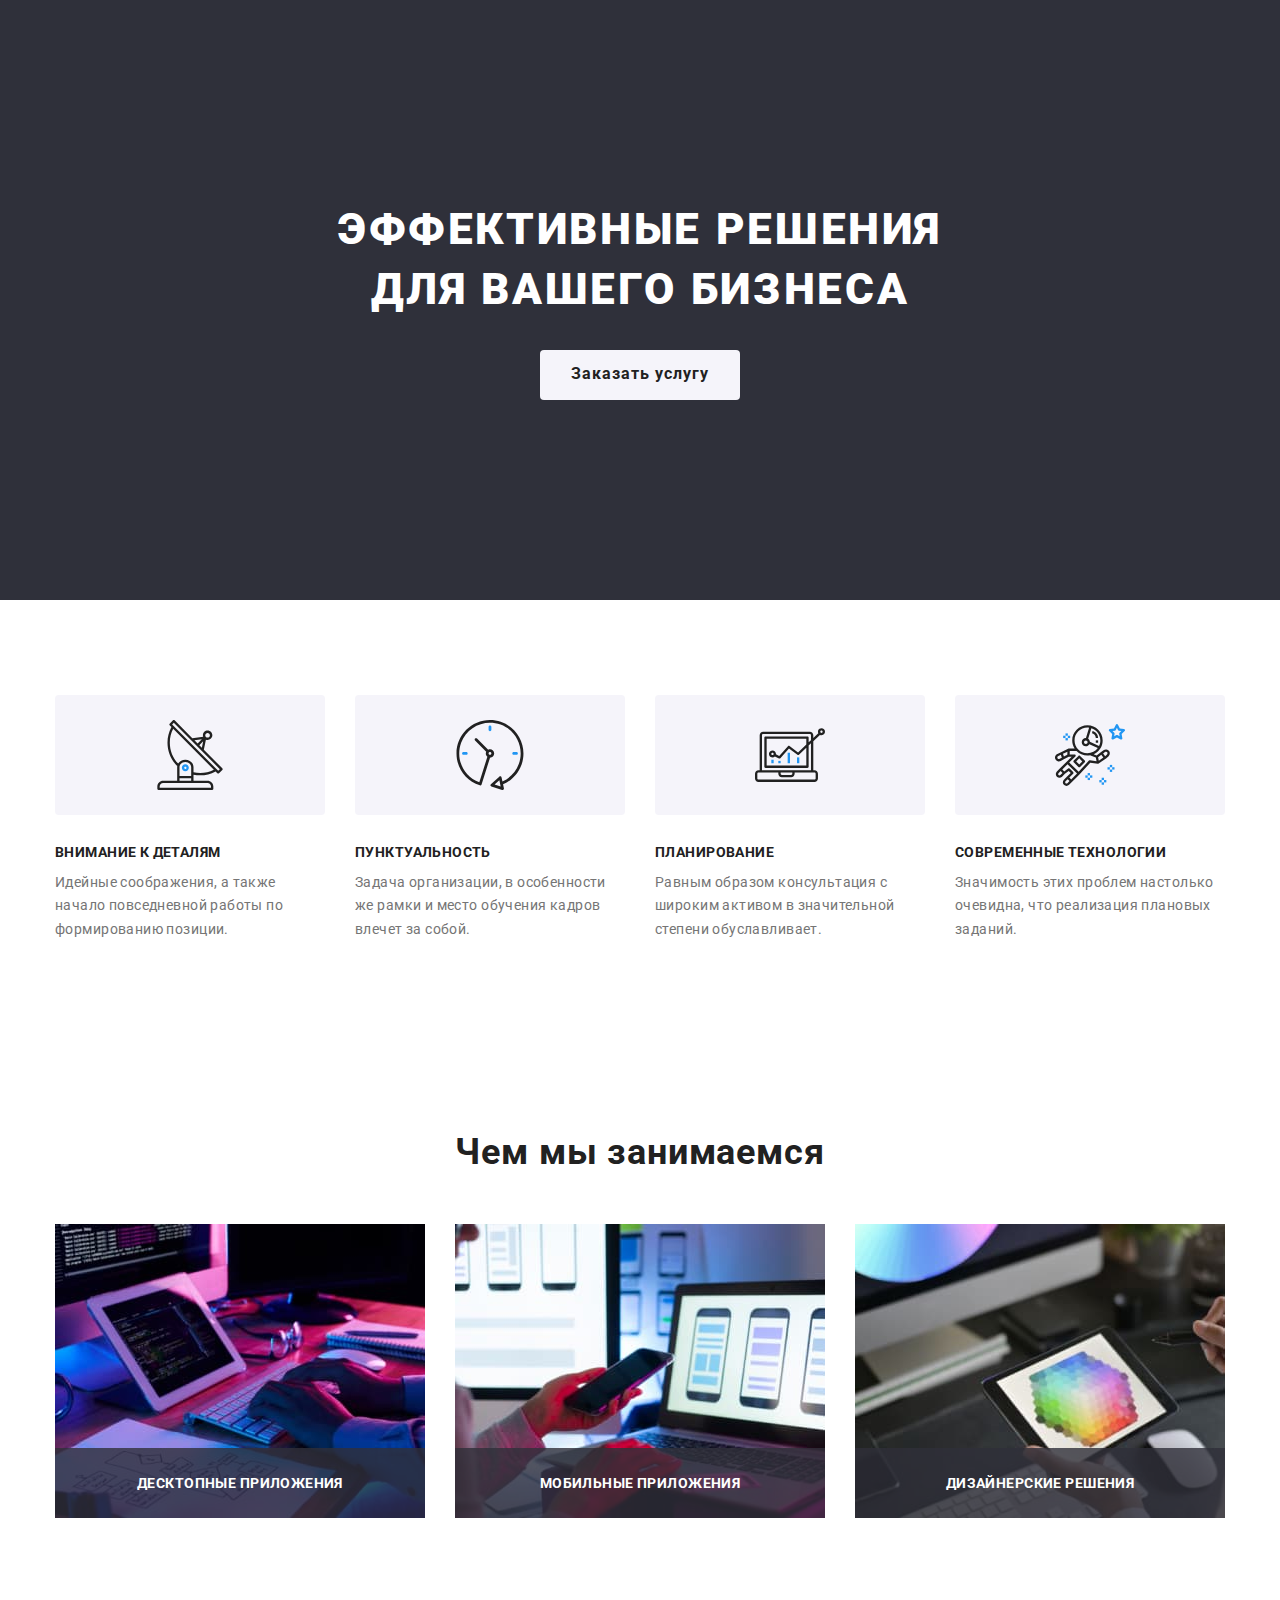
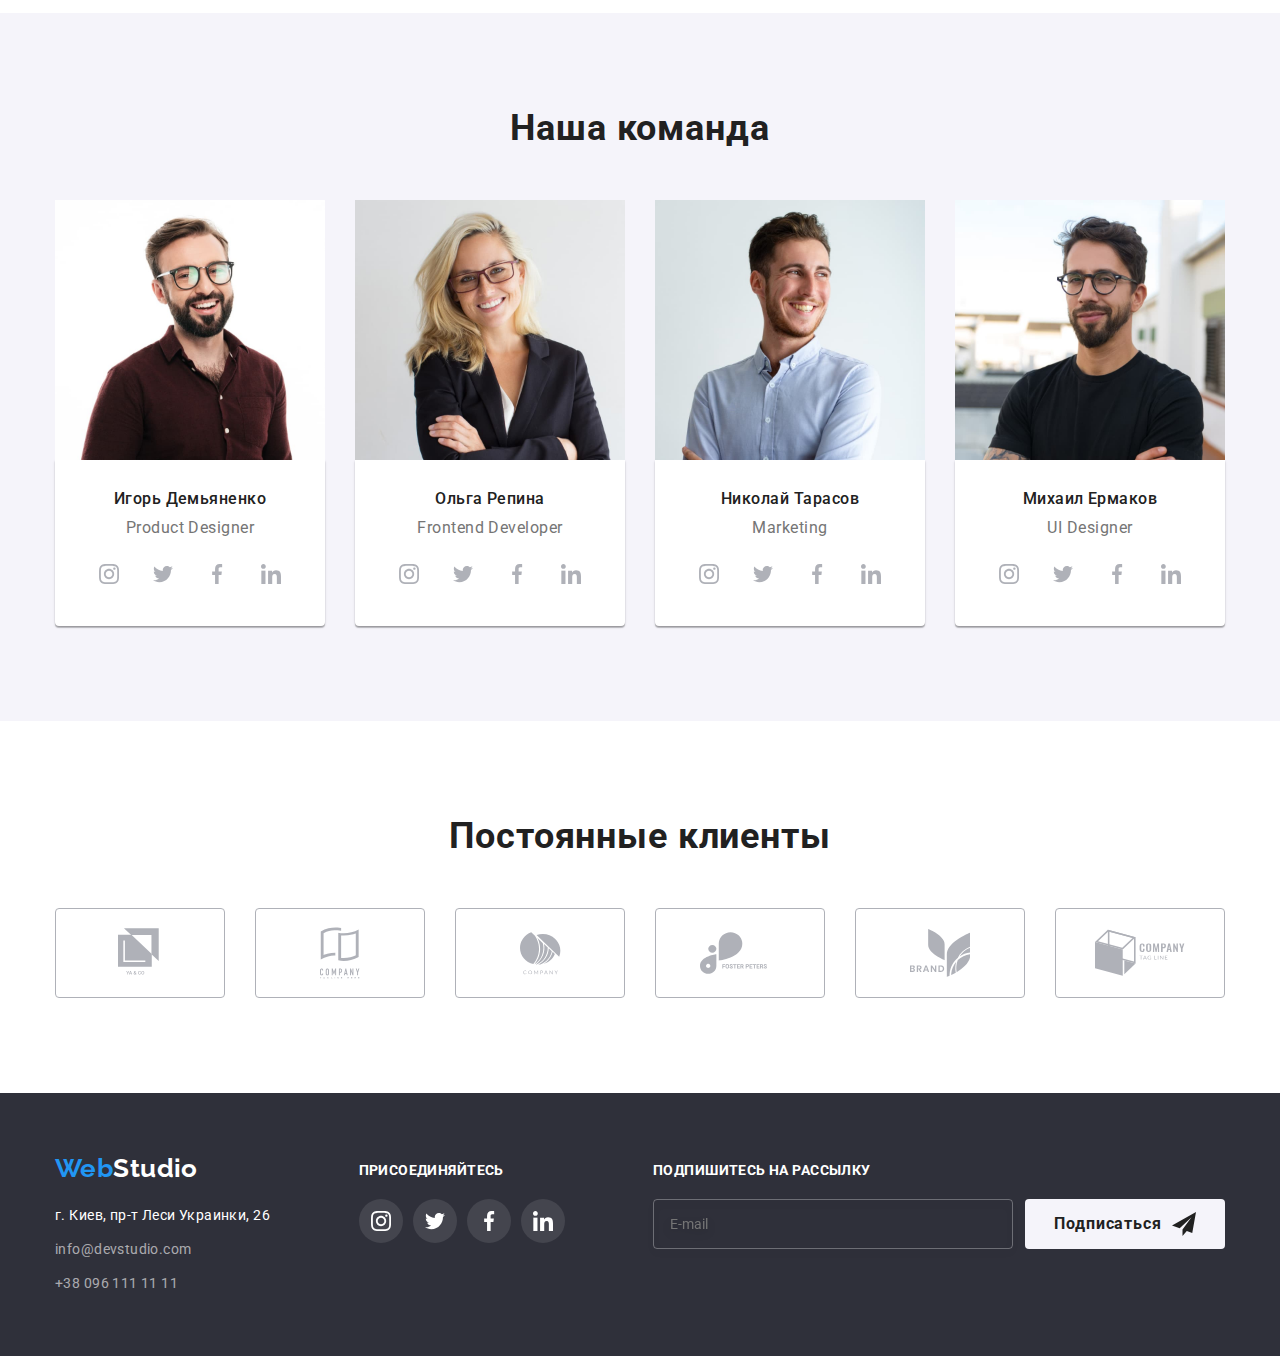
==== commit 20ea2ec8: "finished mobile modal" ====
--- a/index.html
+++ b/index.html
@@ -9,8 +9,8 @@
     <link rel="stylesheet" href="./css/main.min.css" />
   </head>
 
-  <body>
-    <header class="header">
+  <body data-body>
+    <!-- <header class="header">
       <div class="container header__container">
         <nav class="navigation">
           <a class="link logo header__logo" href="/index.html"
@@ -50,7 +50,7 @@
           </li>
         </ul>
       </div>
-    </header>
+    </header> -->
     <main>
       <section class="hero section">
         <div class="container">
--- a/css/main.min.css
+++ b/css/main.min.css
@@ -1 +1 @@
-/*! modern-normalize v2.0.0 | MIT License | https://github.com/sindresorhus/modern-normalize */@import"https://fonts.googleapis.com/css2?family=Raleway:wght@700&family=Roboto:wght@400;500;700;900&display=swap";*,::before,::after{box-sizing:border-box}html{font-family:system-ui,"Segoe UI",Roboto,Helvetica,Arial,sans-serif,"Apple Color Emoji","Segoe UI Emoji";line-height:1.15;-webkit-text-size-adjust:100%;-moz-tab-size:4;-o-tab-size:4;tab-size:4}body{margin:0}hr{height:0;color:inherit}abbr[title]{-webkit-text-decoration:underline dotted;text-decoration:underline dotted}b,strong{font-weight:bolder}code,kbd,samp,pre{font-family:ui-monospace,SFMono-Regular,Consolas,"Liberation Mono",Menlo,monospace;font-size:1em}small{font-size:80%}sub,sup{font-size:75%;line-height:0;position:relative;vertical-align:baseline}sub{bottom:-0.25em}sup{top:-0.5em}table{text-indent:0;border-color:inherit}button,input,optgroup,select,textarea{font-family:inherit;font-size:100%;line-height:1.15;margin:0}button,select{text-transform:none}button,[type=button],[type=reset],[type=submit]{-webkit-appearance:button}::-moz-focus-inner{border-style:none;padding:0}:-moz-focusring{outline:1px dotted ButtonText}:-moz-ui-invalid{box-shadow:none}legend{padding:0}progress{vertical-align:baseline}::-webkit-inner-spin-button,::-webkit-outer-spin-button{height:auto}[type=search]{-webkit-appearance:textfield;outline-offset:-2px}::-webkit-search-decoration{-webkit-appearance:none}::-webkit-file-upload-button{-webkit-appearance:button;font:inherit}summary{display:list-item}:root{--title-text-color: #212121;--accent-color: #2196f3;--main-text-color: #757575;--dark-bg-text-color: #fff;--dark-bg-color: #2f303a;--dark-bg-link-text-color: rgba(255, 255, 255, 0.6);--button-color: #f5f4fa;--gap: 30px;--icon-color: #afb1b8;--main-font: "Roboto", sans-serif}.visually-hidden{position:absolute;width:1px;height:1px;margin:-1px;border:0;padding:0;white-space:nowrap;-webkit-clip-path:inset(100%);clip-path:inset(100%);clip:rect(0 0 0 0);overflow:hidden}h1,h2,h3,h4,h5,h6,p{margin-top:0px;margin-bottom:0px}img{display:block;max-width:100%}body{font-family:var(--main-font);font-size:14px;line-height:1.7;letter-spacing:.03em;color:var(--main-text-color)}ul{list-style:none;margin:0;padding:0}.link{text-decoration:none;font-style:normal;color:inherit;transition:color 250ms cubic-bezier(0.4, 0, 0.2, 1)}.link:focus,.link:hover,.link:active{color:var(--accent-color)}.section-title{color:var(--title-text-color);text-align:center;font-size:28px;font-family:Roboto;font-weight:700;letter-spacing:.84px;margin-bottom:30px}@media screen and (min-width: 1199.98px){.section-title{font-size:36px;line-height:1.16;margin-bottom:50px}}.icon{fill:var(--icon-color);transition:fill 250ms cubic-bezier(0.4, 0, 0.2, 1)}.link:hover>.icon,.link:focus>.icon,.link:active>.icon{fill:currentColor}.button{min-width:128px;height:40px;font-weight:500;font-size:16px;line-height:1.62;text-align:center;border:none;border-radius:4px;color:var(--title-text-color);background-color:var(--button-color);cursor:pointer;transition:background-color 250ms cubic-bezier(0.4, 0, 0.2, 1),box-shadow 250ms cubic-bezier(0.4, 0, 0.2, 1),color 250ms cubic-bezier(0.4, 0, 0.2, 1)}.button:hover,.button:focus{color:var(--dark-bg-text-color);background-color:var(--accent-color);box-shadow:0px 4px 4px rgba(0,0,0,.15)}.button--big{width:200px;height:50px;font-weight:700;line-height:1.9;letter-spacing:.06em}.logo{font-family:"Raleway";font-weight:700;font-size:26px;line-height:1.2;color:var(--title-text-color)}.logo--dark-bg{color:var(--dark-bg-text-color)}.color-logo{color:var(--accent-color)}.navigation{display:flex;align-items:center;font-weight:500;font-size:14px;line-height:1.14;letter-spacing:.02em;color:var(--title-text-color)}.menu{display:flex;-moz-column-gap:50px;column-gap:50px}.menu__link{padding-top:32px;padding-bottom:32px}.menu__link::after{display:none;content:"";height:4px;background-color:var(--accent-color);border-radius:2px}.menu__link--current{position:relative}.menu__link--current::after{display:block;position:absolute;bottom:0;width:100%}.contacts{display:flex;flex-wrap:wrap;align-items:center;-moz-column-gap:50px;column-gap:50px;margin-left:auto;font-weight:500;line-height:1.14;letter-spacing:.02em;color:var(--main-text-color)}.contacts__link{padding-top:20px;padding-bottom:20px}.contacts__icon{fill:currentColor;margin-right:10px;transition:fill 250ms cubic-bezier(0.4, 0, 0.2, 1)}.contacts :last-child{display:flex;align-items:center}.socials__list{display:flex;justify-content:center;-moz-column-gap:10px;column-gap:10px}.socials__icon{width:20px;height:20px}.socials__link{display:flex;width:44px;height:44px;align-items:center;justify-content:center;border-radius:50%;transition:background-color 250ms cubic-bezier(0.4, 0, 0.2, 1)}.socials__link:hover{background-color:#2196f3}.socials__link:hover .icon{fill:#fff}.socials__link--dark-bg{background-color:rgba(255,255,255,.1)}.modal-overlay{position:fixed;top:0;left:0;width:100%;height:100%;background-color:rgba(0,0,0,.2);opacity:1;transition:opacity 250ms cubic-bezier(0.4, 0, 0.2, 1)}.modal-overlay.is-hidden{opacity:0;pointer-events:none}.modal{position:absolute;top:50%;left:50%;transform:translate(-50%, -50%) scale(1);width:530px;height:580px;padding:40px;background:var(--dark-bg-text-color);border-radius:4px;box-shadow:0px 1px 3px rgba(0,0,0,.12),0px 1px 1px rgba(0,0,0,.14),0px 2px 1px rgba(0,0,0,.2);opacity:1;transition:transform 250ms}.modal-overlay.is-hidden .modal{transform:translate(-50%, -50%) scale(0.5)}.modal__title{margin-bottom:12px;font-size:20px;line-height:23px;letter-spacing:.03em;color:#212121}.btn-close{position:absolute;top:10px;right:10px;min-width:30px;height:30px;border:1px solid var(--button-color);border-radius:50%;background-color:rgba(0,0,0,0)}.btn-close:hover .icon{fill:var(--dark-bg-text-color)}.modal__form{display:flex;flex-direction:column}.modal__input{width:100%;height:40px;padding-left:35px;padding-right:35px;border:1px solid rgba(33,33,33,.2);border-radius:4px;transition:fill 250ms cubic-bezier(0.4, 0, 0.2, 1),border 250ms cubic-bezier(0.4, 0, 0.2, 1)}.modal__input:focus{border:1px solid var(--accent-color);outline:rgba(0,0,0,0)}.input-wrapper:focus-within .modal__icon{fill:var(--accent-color)}.modal__label:focus-within .modal__text{color:var(--accent-color)}.modal__text{display:block;margin-bottom:5px;font-size:12px;line-height:14px;letter-spacing:.01em;color:#757575}.modal__comment{height:120px;resize:none;padding:12px 16px}.modal__comment::-moz-placeholder{font-family:"Roboto";font-style:normal;font-weight:400;font-size:12px;line-height:14px;letter-spacing:.01em;color:rgba(117,117,117,.5)}.modal__comment::placeholder{font-family:"Roboto";font-style:normal;font-weight:400;font-size:12px;line-height:14px;letter-spacing:.01em;color:rgba(117,117,117,.5)}.modal__icon{position:absolute;top:0;left:0;transform:translateY(50%);margin-left:12px;fill:inherit}.input-wrapper{position:relative;margin-bottom:10px}.comment-wrapper{margin-bottom:20px}.confirm-label{display:flex;align-items:center;justify-content:center;-moz-column-gap:8px;column-gap:8px;margin-bottom:20px;font-size:14px;line-height:24px;letter-spacing:.03em;color:#757575;cursor:pointer}.confirm-label__link{color:var(--accent-color);text-decoration:underline}.submit-button{max-width:200px;align-self:center}.modal-form-label{display:block}.confirm__checkbox{position:absolute;top:0;left:0;-webkit-appearance:none;-moz-appearance:none;appearance:none;width:1px;height:1px;margin:-1px;border:0;padding:0;white-space:nowrap;-webkit-clip-path:inset(100%);clip-path:inset(100%);clip:rect(0 0 0 0);overflow:hidden}.check-icon{display:inline-block;width:15px;height:15px;border:2px solid;border-radius:2px}.confirm__checkbox:checked+.check-icon{background-color:var(--accent-color);border-color:rgba(0,0,0,0);background-image:url(../images/icons/SVG/icon-check.svg);background-size:contain;background-origin:border-box}.filter{display:flex;justify-content:center;gap:10px}.filter__item{margin-bottom:50px}.card{position:relative;overflow:hidden}.card__overlay{padding:63px 24px;position:absolute;top:0;left:0;transform:translateY(100%);transition:transform 250ms cubic-bezier(0.4, 0, 0.2, 1);height:100%;background:rgba(33,150,243,.9);font-size:18px;line-height:28px;letter-spacing:.03em;color:#fff}.card__title{font-weight:700;font-size:18px;line-height:2;letter-spacing:.06em;color:var(--title-text-color)}.overlay__text{font-size:16px;line-height:1.87}.card__meta{padding:24px;background:#fff;border:1px solid #eee}.container{max-width:480px;padding-left:15px;padding-right:15px;margin-left:auto;margin-right:auto}@media screen and (min-width: 767.98px){.container{max-width:768px}}@media screen and (min-width: 1199.98px){.container{max-width:1200px}}.section{padding-top:60px;padding-bottom:60px}@media screen and (min-width: 1199.98px){.section{padding-top:95px;padding-bottom:95px}}.header__container{display:flex;align-items:center;border-bottom:1px solid #ececec}.header__logo{padding:25px 0;margin-right:95px}.hero{padding:120px 0;text-align:center;background-color:var(--dark-bg-color)}@media screen and (min-width: 1199.98px){.hero{padding-top:200px;padding-bottom:200px}}.hero__title{font-family:Roboto,sans-serif;font-weight:900;font-size:26px;line-height:1.6;letter-spacing:1.56px;text-align:center;text-transform:uppercase;margin:0 auto 30px;max-width:360px;color:var(--dark-bg-text-color)}@media screen and (min-width: 1199.98px){.hero__title{font-size:44px;line-height:1.36;letter-spacing:2.64px;max-width:700px}}@media screen and (min-width: 767.98px){.features__list{display:flex;flex-wrap:wrap;gap:var(--gap)}}.features__item::before{content:"";display:block;height:120px;background-color:var(--button-color);background-repeat:no-repeat;background-size:70px 70px;background-position:center;border-radius:4px;margin-bottom:30px}@media screen and (max-width: 767px){.features__item:not(:last-child){margin-bottom:30px}}@media screen and (min-width: 767.98px){.features__item{flex-basis:calc((100% - 30px)/2)}}@media screen and (min-width: 1199.98px){.features__item{flex-basis:calc((100% - 90px)/4)}}.features__item--antenna::before{background-image:url(/images/icons/SVG/antenna.svg)}.features__item--clock::before{background-image:url(/images/icons/SVG/clock.svg)}.features__item--diagram::before{background-image:url(/images/icons/SVG/diagram.svg)}.features__item--astronaut::before{background-image:url(/images/icons/SVG/astronaut.svg)}.features__title{margin-bottom:10px;font-style:normal;font-size:14px;font-weight:700;line-height:1.14;letter-spacing:.03em;text-transform:uppercase;color:var(--title-text-color)}.work{display:none}@media screen and (min-width: 1199.98px){.work{display:block}}.work__secondary-title{margin-bottom:95px}.work__list{display:flex;-moz-column-gap:30px;column-gap:30px}.work__item{position:relative}.work__overlay{display:flex;align-items:center;justify-content:center;position:absolute;bottom:0;left:0;height:70px;width:100%;background:rgba(47,48,58,.8)}.work__text{font-weight:700;font-size:14px;line-height:16px;letter-spacing:.03em;text-transform:uppercase;color:var(--dark-bg-text-color)}.work-example__list{display:flex;flex-wrap:wrap;gap:30px}.work-example__item{flex-basis:calc((100% - 60px)/3)}.work-example__item{transition:box-shadow 250ms cubic-bezier(0.4, 0, 0.2, 1)}.work-example__item:hover{box-shadow:2px 2px 27px 0px #dedede}.work-example__item:hover .card__overlay{transform:translateY(0)}.team{background:#f5f4fa}.team-member__title{margin-bottom:10px;font-style:normal;font-weight:500;font-size:16px;line-height:1.18;letter-spacing:.03em;color:var(--title-text-color)}.team__list{display:flex;flex-wrap:wrap;gap:30px}.team__item{text-align:center;flex-grow:1}@media screen and (min-width: 767.98px){.team__item{max-width:354px}}@media screen and (min-width: 1199.98px){.team__item{max-width:270px}}.team-member__info{padding:30px 0;background:#fff;box-shadow:0px 1px 3px rgba(0,0,0,.12),0px 1px 1px rgba(0,0,0,.14),0px 2px 1px rgba(0,0,0,.2);border-radius:0px 0px 4px 4px}.team-member__position{margin-bottom:15px;font-size:16px;line-height:1.19;letter-spacing:.03em}.clients__list{justify-content:center;display:flex;flex-wrap:wrap;gap:30px}.clients__item{flex-basis:calc((100% - var(--gap))/2)}@media screen and (min-width: 767.98px){.clients__item{flex-basis:calc((100% - 2*var(--gap))/3)}}@media screen and (min-width: 1199.98px){.clients__item{flex-basis:calc((100% - 5*var(--gap))/6)}}.clients__link{display:flex;align-items:center;justify-content:center;height:90px;border:1px solid var(--icon-color, rgb(175, 177, 184));border-radius:4px;transition:border-color 250ms cubic-bezier(0.4, 0, 0.2, 1)}.clients__link:hover{border-color:var(--accent-color)}.footer{padding-top:60px;padding-bottom:60px;color:var(--dark-bg-text-color);background-color:var(--dark-bg-color)}.footer__logo{display:block;text-align:center;margin:0;padding:0;margin-bottom:20px}@media screen and (min-width: 1199.98px){.footer__logo{text-align:left}}.footer-contacts{text-align:center}@media screen and (min-width: 1199.98px){.footer-contacts{text-align:left}}.footer-socials__wrapper{text-align:center;padding-top:10px}@media screen and (max-width: 768px){.footer-socials__wrapper{padding-top:60px}}@media screen and (min-width: 1199.98px){.footer-socials__wrapper{text-align:left}}.footer-form__wrapper{padding-top:60px;text-align:center}@media screen and (min-width: 1199.98px){.footer-form__wrapper{padding-top:10px;text-align:left}}.footer-contacts__item:not(:last-child){margin-bottom:10px}.mail,.tel{color:var(--dark-bg-link-text-color)}@media screen and (min-width: 767.98px){.footer__container{display:flex;justify-content:space-around;flex-wrap:wrap;-moz-column-gap:70px;column-gap:70px}}@media screen and (min-width: 1199.98px){.footer__container{justify-content:space-between}}.footer-title{margin-bottom:20px;font-weight:700;font-size:14px;line-height:1.14;letter-spacing:.03em;text-transform:uppercase;color:var(--dark-bg-text-color)}.footer__content:not(:first-child){text-align:center;padding-top:10px}@media screen and (max-width: 767.98px){.footer__content:not(:first-child){padding-top:60px}}@media screen and (min-width: 1199.98px){.footer__content:not(:first-child){text-align:left}}.social-icon-link.footer-icon:hover{background-color:var(--accent-color)}.footer-email{min-width:360px;height:50px;flex-grow:1;padding-left:16px;padding-right:16px;border:1px solid rgba(255,255,255,.3);filter:drop-shadow(0px 4px 4px rgba(0, 0, 0, 0.15));border-radius:4px;background-color:rgba(0,0,0,0);color:var(--dark-bg-text-color)}.footer-form{display:flex;justify-content:center;align-items:center;flex-wrap:wrap;-moz-column-gap:12px;column-gap:12px;row-gap:30px}@media screen and (max-width: 1199px){.footer-form{flex-direction:column}}.send-icon{width:24px;height:24px;fill:currentColor;transition:fill 250ms cubic-bezier(0.4, 0, 0.2, 1)}.footer-form__button{display:flex;align-items:center;justify-content:center;-moz-column-gap:10px;column-gap:10px}.footer-form-button:hover .send-icon{fill:var(--dark-bg-text-color)}.footer__icon{fill:var(--dark-bg-text-color)}/*# sourceMappingURL=main.min.css.map */+/*! modern-normalize v2.0.0 | MIT License | https://github.com/sindresorhus/modern-normalize */@import"https://fonts.googleapis.com/css2?family=Raleway:wght@700&family=Roboto:wght@400;500;700;900&display=swap";*,::before,::after{box-sizing:border-box}html{font-family:system-ui,"Segoe UI",Roboto,Helvetica,Arial,sans-serif,"Apple Color Emoji","Segoe UI Emoji";line-height:1.15;-webkit-text-size-adjust:100%;-moz-tab-size:4;-o-tab-size:4;tab-size:4}body{margin:0}hr{height:0;color:inherit}abbr[title]{-webkit-text-decoration:underline dotted;text-decoration:underline dotted}b,strong{font-weight:bolder}code,kbd,samp,pre{font-family:ui-monospace,SFMono-Regular,Consolas,"Liberation Mono",Menlo,monospace;font-size:1em}small{font-size:80%}sub,sup{font-size:75%;line-height:0;position:relative;vertical-align:baseline}sub{bottom:-0.25em}sup{top:-0.5em}table{text-indent:0;border-color:inherit}button,input,optgroup,select,textarea{font-family:inherit;font-size:100%;line-height:1.15;margin:0}button,select{text-transform:none}button,[type=button],[type=reset],[type=submit]{-webkit-appearance:button}::-moz-focus-inner{border-style:none;padding:0}:-moz-focusring{outline:1px dotted ButtonText}:-moz-ui-invalid{box-shadow:none}legend{padding:0}progress{vertical-align:baseline}::-webkit-inner-spin-button,::-webkit-outer-spin-button{height:auto}[type=search]{-webkit-appearance:textfield;outline-offset:-2px}::-webkit-search-decoration{-webkit-appearance:none}::-webkit-file-upload-button{-webkit-appearance:button;font:inherit}summary{display:list-item}:root{--title-text-color: #212121;--accent-color: #2196f3;--main-text-color: #757575;--dark-bg-text-color: #fff;--dark-bg-color: #2f303a;--dark-bg-link-text-color: rgba(255, 255, 255, 0.6);--button-color: #f5f4fa;--gap: 30px;--icon-color: #afb1b8;--main-font: "Roboto", sans-serif}.visually-hidden{position:absolute;width:1px;height:1px;margin:-1px;border:0;padding:0;white-space:nowrap;-webkit-clip-path:inset(100%);clip-path:inset(100%);clip:rect(0 0 0 0);overflow:hidden}h1,h2,h3,h4,h5,h6,p{margin-top:0px;margin-bottom:0px}img{display:block;max-width:100%}body{font-family:var(--main-font);font-size:14px;line-height:1.7;letter-spacing:.03em;color:var(--main-text-color)}ul{list-style:none;margin:0;padding:0}.link{text-decoration:none;font-style:normal;color:inherit;transition:color 250ms cubic-bezier(0.4, 0, 0.2, 1)}.link:focus,.link:hover,.link:active{color:var(--accent-color)}.section-title{color:var(--title-text-color);text-align:center;font-size:28px;font-family:Roboto;font-weight:700;letter-spacing:.84px;margin-bottom:30px}@media screen and (min-width: 1199.98px){.section-title{font-size:36px;line-height:1.16;margin-bottom:50px}}.modal-open{height:100vh;overflow-y:hidden}.icon{fill:var(--icon-color);transition:fill 250ms cubic-bezier(0.4, 0, 0.2, 1)}.link:hover>.icon,.link:focus>.icon,.link:active>.icon{fill:currentColor}.button{min-width:128px;height:40px;font-weight:500;font-size:16px;line-height:1.62;text-align:center;border:none;border-radius:4px;color:var(--title-text-color);background-color:var(--button-color);cursor:pointer;transition:background-color 250ms cubic-bezier(0.4, 0, 0.2, 1),box-shadow 250ms cubic-bezier(0.4, 0, 0.2, 1),color 250ms cubic-bezier(0.4, 0, 0.2, 1)}.button:hover,.button:focus{color:var(--dark-bg-text-color);background-color:var(--accent-color);box-shadow:0px 4px 4px rgba(0,0,0,.15)}.button--big{width:200px;height:50px;font-weight:700;line-height:1.9;letter-spacing:.06em}.logo{font-family:"Raleway";font-weight:700;font-size:26px;line-height:1.2;color:var(--title-text-color)}.logo--dark-bg{color:var(--dark-bg-text-color)}.color-logo{color:var(--accent-color)}.navigation{display:flex;align-items:center;font-weight:500;font-size:14px;line-height:1.14;letter-spacing:.02em;color:var(--title-text-color)}.menu{display:flex;-moz-column-gap:50px;column-gap:50px}.menu__link{padding-top:32px;padding-bottom:32px}.menu__link::after{display:none;content:"";height:4px;background-color:var(--accent-color);border-radius:2px}.menu__link--current{position:relative}.menu__link--current::after{display:block;position:absolute;bottom:0;width:100%}.contacts{display:flex;flex-wrap:wrap;align-items:center;-moz-column-gap:50px;column-gap:50px;margin-left:auto;font-weight:500;line-height:1.14;letter-spacing:.02em;color:var(--main-text-color)}.contacts__link{padding-top:20px;padding-bottom:20px}.contacts__icon{fill:currentColor;margin-right:10px;transition:fill 250ms cubic-bezier(0.4, 0, 0.2, 1)}.contacts :last-child{display:flex;align-items:center}.socials__list{display:flex;justify-content:center;-moz-column-gap:10px;column-gap:10px}.socials__icon{width:20px;height:20px}.socials__link{display:flex;width:44px;height:44px;align-items:center;justify-content:center;border-radius:50%;transition:background-color 250ms cubic-bezier(0.4, 0, 0.2, 1)}.socials__link:hover{background-color:#2196f3}.socials__link:hover .icon{fill:#fff}.socials__link--dark-bg{background-color:rgba(255,255,255,.1)}.modal-overlay{position:fixed;top:0;left:0;width:100%;height:100%;background-color:rgba(0,0,0,.2);opacity:1;transition:opacity 250ms cubic-bezier(0.4, 0, 0.2, 1)}.modal-overlay.is-hidden{opacity:0;pointer-events:none}.modal{position:absolute;top:50%;left:50%;transform:translate(-50%, -50%) scale(1);width:450px;height:610px;padding:40px;background:var(--dark-bg-text-color);border-radius:4px;box-shadow:0px 1px 3px rgba(0,0,0,.12),0px 1px 1px rgba(0,0,0,.14),0px 2px 1px rgba(0,0,0,.2);opacity:1;transition:transform 250ms}@media screen and (min-width: 1199.98px){.modal{width:530px;height:580px}}.modal-overlay.is-hidden .modal{transform:translate(-50%, -50%) scale(0.5)}.modal__title{margin-bottom:12px;font-size:20px;line-height:23px;letter-spacing:.03em;color:#212121}.btn-close{position:absolute;top:10px;right:10px;min-width:30px;height:30px;border:1px solid var(--button-color);border-radius:50%;background-color:rgba(0,0,0,0)}.btn-close:hover .icon{fill:var(--dark-bg-text-color)}.modal__form{display:flex;flex-direction:column}.modal__input{width:100%;height:40px;padding-left:35px;padding-right:35px;border:1px solid rgba(33,33,33,.2);border-radius:4px;transition:fill 250ms cubic-bezier(0.4, 0, 0.2, 1),border 250ms cubic-bezier(0.4, 0, 0.2, 1)}.modal__input:focus{border:1px solid var(--accent-color);outline:rgba(0,0,0,0)}.input-wrapper:focus-within .modal__icon{fill:var(--accent-color)}.modal__label:focus-within .modal__text{color:var(--accent-color)}.modal__text{display:block;margin-bottom:5px;font-size:12px;line-height:14px;letter-spacing:.01em;color:#757575}.modal__comment{height:120px;resize:none;padding:12px 16px}.modal__comment::-moz-placeholder{font-family:"Roboto";font-style:normal;font-weight:400;font-size:12px;line-height:14px;letter-spacing:.01em;color:rgba(117,117,117,.5)}.modal__comment::placeholder{font-family:"Roboto";font-style:normal;font-weight:400;font-size:12px;line-height:14px;letter-spacing:.01em;color:rgba(117,117,117,.5)}.modal__icon{position:absolute;top:0;left:0;transform:translateY(50%);margin-left:12px;fill:inherit}.input-wrapper{position:relative;margin-bottom:10px}.comment-wrapper{margin-bottom:20px}.confirm-label{display:flex;align-items:center;justify-content:center;-moz-column-gap:5px;column-gap:5px;margin-bottom:20px;font-size:12px;letter-spacing:.36px;color:#757575;cursor:pointer}@media screen and (min-width: 1199.98px){.confirm-label{font-size:14px;line-height:1.7;letter-spacing:.03em;-moz-column-gap:8px;column-gap:8px}}.confirm-label__link{color:var(--accent-color);text-decoration:underline}.submit-button{max-width:200px;align-self:center}.modal-form-label{display:block}.confirm__checkbox{position:absolute;top:0;left:0;-webkit-appearance:none;-moz-appearance:none;appearance:none;width:1px;height:1px;margin:-1px;border:0;padding:0;white-space:nowrap;-webkit-clip-path:inset(100%);clip-path:inset(100%);clip:rect(0 0 0 0);overflow:hidden}.check-icon{display:inline-block;width:15px;height:15px;border:2px solid;border-radius:2px}.confirm__checkbox:checked+.check-icon{background-color:var(--accent-color);border-color:rgba(0,0,0,0);background-image:url(../images/icons/SVG/icon-check.svg);background-size:contain;background-origin:border-box}.filter{display:flex;flex-wrap:wrap;-moz-column-gap:10px;column-gap:10px;row-gap:15px;margin-bottom:40px}@media screen and (min-width: 767.98px){.filter{justify-content:center;margin-bottom:30px}}@media screen and (min-width: 1199.98px){.filter{justify-content:center;margin-bottom:50px}}.card{position:relative;overflow:hidden}.card__overlay{padding:63px 24px;position:absolute;top:0;left:0;transform:translateY(100%);transition:transform 250ms cubic-bezier(0.4, 0, 0.2, 1);height:100%;background:rgba(33,150,243,.9);font-size:18px;line-height:28px;letter-spacing:.03em;color:#fff}.card__title{font-weight:700;font-size:18px;line-height:2;letter-spacing:.06em;color:var(--title-text-color)}.overlay__text{font-size:16px;line-height:1.87}.card__meta{padding:24px;background:#fff;border:1px solid #eee}.container{max-width:480px;padding-left:15px;padding-right:15px;margin-left:auto;margin-right:auto}@media screen and (min-width: 767.98px){.container{max-width:768px}}@media screen and (min-width: 1199.98px){.container{max-width:1200px}}.section{padding-top:60px;padding-bottom:60px}@media screen and (min-width: 1199.98px){.section{padding-top:95px;padding-bottom:95px}}.header__container{display:flex;align-items:center;border-bottom:1px solid #ececec}.header__logo{padding:25px 0;margin-right:95px}.hero{padding:120px 0;text-align:center;background-color:var(--dark-bg-color)}@media screen and (min-width: 1199.98px){.hero{padding-top:200px;padding-bottom:200px}}.hero__title{font-family:Roboto,sans-serif;font-weight:900;font-size:26px;line-height:1.6;letter-spacing:1.56px;text-align:center;text-transform:uppercase;margin:0 auto 30px;max-width:360px;color:var(--dark-bg-text-color)}@media screen and (min-width: 1199.98px){.hero__title{font-size:44px;line-height:1.36;letter-spacing:2.64px;max-width:700px}}@media screen and (min-width: 767.98px){.features__list{display:flex;flex-wrap:wrap;gap:var(--gap)}}.features__item::before{content:"";display:block;height:120px;background-color:var(--button-color);background-repeat:no-repeat;background-size:70px 70px;background-position:center;border-radius:4px;margin-bottom:30px}@media screen and (max-width: 767px){.features__item:not(:last-child){margin-bottom:30px}}@media screen and (min-width: 767.98px){.features__item{flex-basis:calc((100% - 30px)/2)}}@media screen and (min-width: 1199.98px){.features__item{flex-basis:calc((100% - 90px)/4)}}.features__item--antenna::before{background-image:url(/images/icons/SVG/antenna.svg)}.features__item--clock::before{background-image:url(/images/icons/SVG/clock.svg)}.features__item--diagram::before{background-image:url(/images/icons/SVG/diagram.svg)}.features__item--astronaut::before{background-image:url(/images/icons/SVG/astronaut.svg)}.features__title{margin-bottom:10px;font-style:normal;font-size:14px;font-weight:700;line-height:1.14;letter-spacing:.03em;text-transform:uppercase;color:var(--title-text-color)}.work{display:none}@media screen and (min-width: 1199.98px){.work{display:block}}.work__secondary-title{margin-bottom:95px}.work__list{display:flex;-moz-column-gap:30px;column-gap:30px}.work__item{position:relative}.work__overlay{display:flex;align-items:center;justify-content:center;position:absolute;bottom:0;left:0;height:70px;width:100%;background:rgba(47,48,58,.8)}.work__text{font-weight:700;font-size:14px;line-height:16px;letter-spacing:.03em;text-transform:uppercase;color:var(--dark-bg-text-color)}.work-example__list{display:flex;flex-wrap:wrap;gap:30px}.work-example__item{flex-grow:1}@media screen and (min-width: 767.98px){.work-example__item{flex-grow:0;flex-basis:calc((100% - 30px)/2)}}@media screen and (min-width: 1199.98px){.work-example__item{flex-basis:calc((100% - 60px)/3)}}.work-example__item{transition:box-shadow 250ms cubic-bezier(0.4, 0, 0.2, 1)}.work-example__item:hover{box-shadow:2px 2px 27px 0px #dedede}.work-example__item:hover .card__overlay{transform:translateY(0)}.team{background:#f5f4fa}.team-member__title{margin-bottom:10px;font-style:normal;font-weight:500;font-size:16px;line-height:1.18;letter-spacing:.03em;color:var(--title-text-color)}.team__list{display:flex;flex-wrap:wrap;gap:30px}.team__item{text-align:center;flex-grow:1}@media screen and (min-width: 767.98px){.team__item{max-width:354px}}@media screen and (min-width: 1199.98px){.team__item{max-width:270px}}.team-member__info{padding:30px 0;background:#fff;box-shadow:0px 1px 3px rgba(0,0,0,.12),0px 1px 1px rgba(0,0,0,.14),0px 2px 1px rgba(0,0,0,.2);border-radius:0px 0px 4px 4px}.team-member__position{margin-bottom:15px;font-size:16px;line-height:1.19;letter-spacing:.03em}.clients__list{justify-content:center;display:flex;flex-wrap:wrap;gap:30px}.clients__item{flex-basis:calc((100% - var(--gap))/2)}@media screen and (min-width: 767.98px){.clients__item{flex-basis:calc((100% - 2*var(--gap))/3)}}@media screen and (min-width: 1199.98px){.clients__item{flex-basis:calc((100% - 5*var(--gap))/6)}}.clients__link{display:flex;align-items:center;justify-content:center;height:90px;border:1px solid var(--icon-color, rgb(175, 177, 184));border-radius:4px;transition:border-color 250ms cubic-bezier(0.4, 0, 0.2, 1)}.clients__link:hover{border-color:var(--accent-color)}.footer{padding-top:60px;padding-bottom:60px;color:var(--dark-bg-text-color);background-color:var(--dark-bg-color)}.footer__logo{display:block;text-align:center;margin:0;padding:0;margin-bottom:20px}@media screen and (min-width: 1199.98px){.footer__logo{text-align:left}}.footer-contacts{text-align:center}@media screen and (min-width: 1199.98px){.footer-contacts{text-align:left}}.footer-socials__wrapper{text-align:center;padding-top:10px}@media screen and (max-width: 768px){.footer-socials__wrapper{padding-top:60px}}@media screen and (min-width: 1199.98px){.footer-socials__wrapper{text-align:left}}.footer-form__wrapper{padding-top:60px;text-align:center}@media screen and (min-width: 1199.98px){.footer-form__wrapper{padding-top:10px;text-align:left}}.footer-contacts__item:not(:last-child){margin-bottom:10px}.mail,.tel{color:var(--dark-bg-link-text-color)}@media screen and (min-width: 767.98px){.footer__container{display:flex;justify-content:space-around;flex-wrap:wrap;-moz-column-gap:70px;column-gap:70px}}@media screen and (min-width: 1199.98px){.footer__container{justify-content:space-between}}.footer-title{margin-bottom:20px;font-weight:700;font-size:14px;line-height:1.14;letter-spacing:.03em;text-transform:uppercase;color:var(--dark-bg-text-color)}.footer__content:not(:first-child){text-align:center;padding-top:10px}@media screen and (max-width: 767.98px){.footer__content:not(:first-child){padding-top:60px}}@media screen and (min-width: 1199.98px){.footer__content:not(:first-child){text-align:left}}.social-icon-link.footer-icon:hover{background-color:var(--accent-color)}.footer-email{min-width:360px;height:50px;flex-grow:1;padding-left:16px;padding-right:16px;border:1px solid rgba(255,255,255,.3);filter:drop-shadow(0px 4px 4px rgba(0, 0, 0, 0.15));border-radius:4px;background-color:rgba(0,0,0,0);color:var(--dark-bg-text-color)}.footer-form{display:flex;justify-content:center;align-items:center;flex-wrap:wrap;-moz-column-gap:12px;column-gap:12px;row-gap:30px}@media screen and (max-width: 1199px){.footer-form{flex-direction:column}}.send-icon{width:24px;height:24px;fill:currentColor;transition:fill 250ms cubic-bezier(0.4, 0, 0.2, 1)}.footer-form__button{display:flex;align-items:center;justify-content:center;-moz-column-gap:10px;column-gap:10px}.footer-form-button:hover .send-icon{fill:var(--dark-bg-text-color)}.footer__icon{fill:var(--dark-bg-text-color)}/*# sourceMappingURL=main.min.css.map */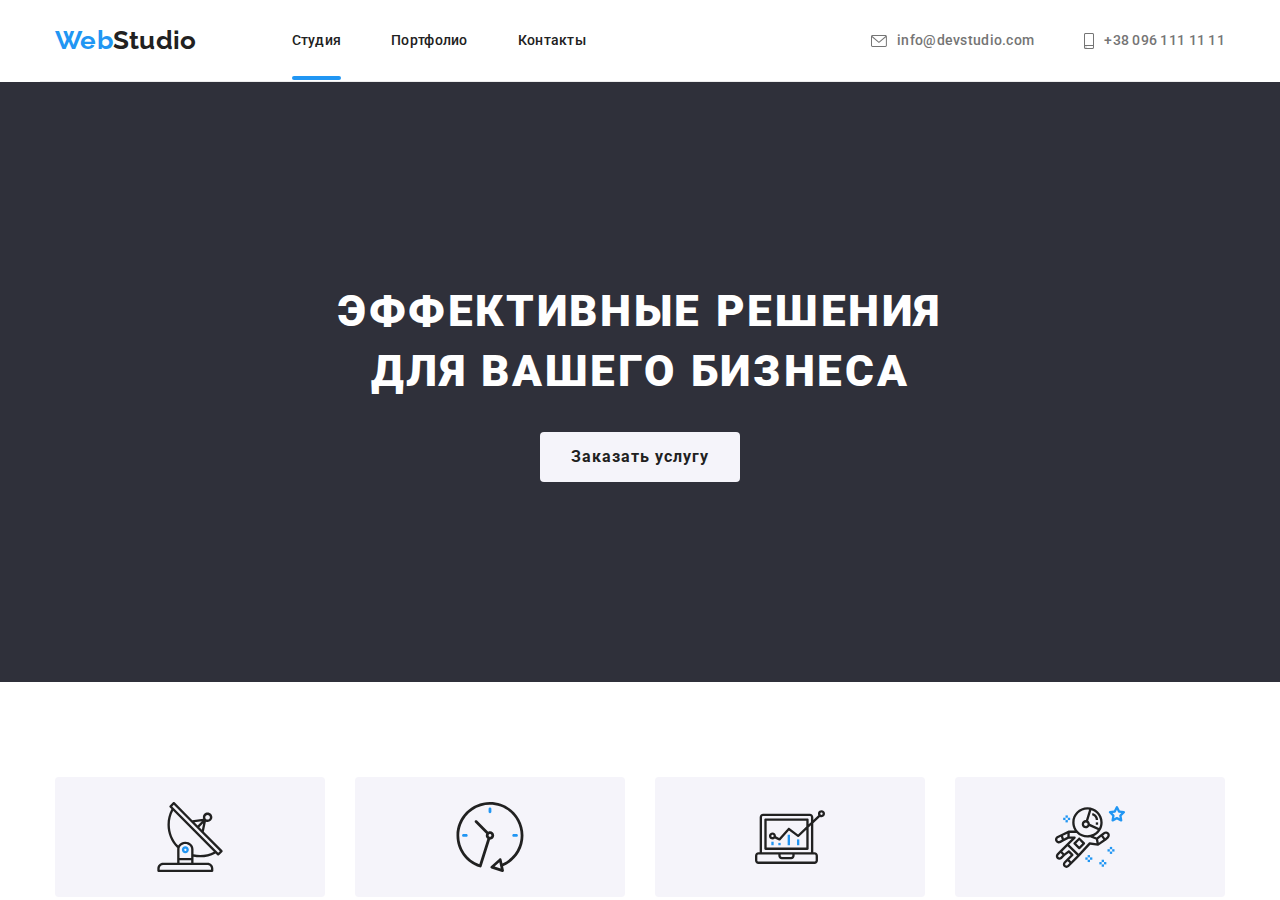
==== commit f240a4c3: "finished mobile" ====
--- a/index.html
+++ b/index.html
@@ -10,469 +10,536 @@
   </head>
 
   <body data-body>
-    <!-- <header class="header">
-      <div class="container header__container">
-        <nav class="navigation">
-          <a class="link logo header__logo" href="/index.html"
-            ><span class="color-logo">Web</span>Studio</a
-          >
-
-          <ul class="list menu">
-            <li class="menu__item">
-              <a class="link menu__link menu__link--current" href="/index.html"
-                >Студия</a
+    <div class="scroll-wrapper">
+      <header class="header">
+        <div class="container header__container">
+          <nav class="navigation">
+            <a class="link logo header__logo" href="/index.html"
+              ><span class="color-logo">Web</span>Studio</a
+            >
+
+            <ul class="list menu">
+              <li class="menu__item">
+                <a
+                  class="link menu__link menu__link--current"
+                  href="/index.html"
+                  >Студия</a
+                >
+              </li>
+              <li class="menu__item">
+                <a class="link menu__link" href="./portfolio.html">Портфолио</a>
+              </li>
+              <li class="menu__item">
+                <a class="link menu__link" href="#">Контакты</a>
+              </li>
+            </ul>
+            <button type="button" class="menu__button" data-menu-button>
+              <svg width="40px" height="40px" aria-label="mobile menu toggle">
+                <use
+                  class="icon-menu"
+                  href="./images/icons/sprite.svg#icon-menu_40px"
+                ></use>
+                <use
+                  class="icon-cross"
+                  href="./images/icons/sprite.svg#icon-close_40px"
+                ></use>
+              </svg>
+            </button>
+          </nav>
+          <ul class="list contacts">
+            <li class="contacts__item">
+              <a class="link contacts__link" href="mailto:info@devstudio.com">
+                <svg class="icon contacts__icon" width="16" height="12">
+                  <use
+                    href="./images/icons/sprite.svg#icon-envelope"
+                  ></use></svg
+                >info@devstudio.com</a
               >
             </li>
-            <li class="menu__item">
-              <a class="link menu__link" href="./portfolio.html">Портфолио</a>
-            </li>
-            <li class="menu__item">
-              <a class="link menu__link" href="#">Контакты</a>
-            </li>
-          </ul>
-        </nav>
-        <ul class="list contacts">
-          <li class="contacts__item">
-            <a class="link contacts__link" href="mailto:info@devstudio.com">
-              <svg class="icon contacts__icon" width="16" height="12">
-                <use href="./images/icons/sprite.svg#icon-envelope"></use></svg
-              >info@devstudio.com</a
-            >
-          </li>
-          <li class="contacts__item">
-            <a class="link contacts__link" href="tel:+380961111111"
-              ><svg class="icon contacts__icon" width="10" height="16">
-                <use
-                  href="./images/icons/sprite.svg#icon-smartphone"
-                ></use></svg
-              >+38 096 111 11 11</a
-            >
-          </li>
-        </ul>
-      </div>
-    </header> -->
-    <main>
-      <section class="hero section">
-        <div class="container">
-          <h1 class="hero__title">Эффективные решения для вашего бизнеса</h1>
-          <button class="button button--big" type="button" data-modal-open>
-            Заказать услугу
-          </button>
-        </div>
-      </section>
-      <section class="features section">
-        <div class="container">
-          <h2 class="visually-hidden">Особенности</h2>
-          <ul class="list features__list">
-            <li class="features__item features__item--antenna">
-              <h3 class="features__title">Внимание к деталям</h3>
-              <p>
-                Идейные соображения, а также начало повседневной работы по
-                формированию позиции.
-              </p>
-            </li>
-            <li class="features__item features__item--clock">
-              <h3 class="features__title">Пунктуальность</h3>
-              <p>
-                Задача организации, в особенности же рамки и место обучения
-                кадров влечет за собой.
-              </p>
-            </li>
-            <li class="features__item features__item--diagram">
-              <h3 class="features__title">Планирование</h3>
-              <p>
-                Равным образом консультация с широким активом в значительной
-                степени обуславливает.
-              </p>
-            </li>
-            <li class="features__item features__item--astronaut">
-              <h3 class="features__title">Современные технологии</h3>
-              <p>
-                Значимость этих проблем настолько очевидна, что реализация
-                плановых заданий.
-              </p>
+            <li class="contacts__item">
+              <a class="link contacts__link" href="tel:+380961111111"
+                ><svg class="icon contacts__icon" width="10" height="16">
+                  <use
+                    href="./images/icons/sprite.svg#icon-smartphone"
+                  ></use></svg
+                >+38 096 111 11 11</a
+              >
             </li>
           </ul>
         </div>
-      </section>
-
-      <section class="work section">
-        <div class="container">
-          <h2 class="section-title work__section-title">Чем мы занимаемся</h2>
-
-          <ul class="list work__list">
-            <li class="work__item">
-              <img src="./images/img.jpg" alt="img" width="370" />
-              <div class="work__overlay">
-                <p class="work__text">Десктопные приложения</p>
-              </div>
-            </li>
-            <li class="work__item">
-              <img src="./images/img-1.jpg" alt="img-1" width="370" />
-              <div class="work__overlay">
-                <p class="work__text">Мобильные приложения</p>
-              </div>
-            </li>
-            <li class="work__item">
-              <img src="./images/img-2.jpg" alt="img-2" width="370" />
-              <div class="work__overlay">
-                <p class="work__text">Дизайнерские решения</p>
-              </div>
-            </li>
-          </ul>
+      </header>
+
+      <div class="mobile-menu" data-menu>
+        <ul class="list mobile-menu__list">
+          <li class="mobile-menu__item">
+            <a class="link mobile-menu__link" href="/index.html">Студия</a>
+          </li>
+          <li class="mobile-menu__item">
+            <a class="link mobile-menu__link" href="./portfolio.html"
+              >Портфолио</a
+            >
+          </li>
+          <li class="mobile-menu__item">
+            <a class="link mobile-menu__link" href="#">Контакты</a>
+          </li>
+        </ul>
+
+        <ul class="list mobile-contacts">
+          <li class="mobile-contacts__item">
+            <a class="link mobile-contacts__link" href="tel:+380961111111"
+              >+38 096 111 11 11</a
+            >
+          </li>
+          <li class="mobile-contacts__item">
+            <a
+              class="link mobile-contacts__link"
+              href="mailto:info@devstudio.com"
+            >
+              info@devstudio.com</a
+            >
+          </li>
+        </ul>
+        <ul class="list mobile-socials__list">
+          <li class="mobile-socials__item">
+            <a href="#" class="mobile-socials__link link">Instagram </a>
+          </li>
+          <li class="mobile-socials__item">
+            <a href="#" class="mobile-socials__link link">Twitter </a>
+          </li>
+          <li class="mobile-socials__item">
+            <a href="#" class="mobile-socials__link link">Facebook </a>
+          </li>
+          <li class="mobile-socials__item">
+            <a href="#" class="mobile-socials__link link">LinkedIn ></a>
+          </li>
+        </ul>
+      </div>
+
+      <main>
+        <section class="hero section">
+          <div class="container">
+            <h1 class="hero__title">Эффективные решения для вашего бизнеса</h1>
+            <button class="button button--big" type="button" data-modal-open>
+              Заказать услугу
+            </button>
+          </div>
+        </section>
+        <section class="features section">
+          <div class="container">
+            <h2 class="visually-hidden">Особенности</h2>
+            <ul class="list features__list">
+              <li class="features__item features__item--antenna">
+                <h3 class="features__title">Внимание к деталям</h3>
+                <p>
+                  Идейные соображения, а также начало повседневной работы по
+                  формированию позиции.
+                </p>
+              </li>
+              <li class="features__item features__item--clock">
+                <h3 class="features__title">Пунктуальность</h3>
+                <p>
+                  Задача организации, в особенности же рамки и место обучения
+                  кадров влечет за собой.
+                </p>
+              </li>
+              <li class="features__item features__item--diagram">
+                <h3 class="features__title">Планирование</h3>
+                <p>
+                  Равным образом консультация с широким активом в значительной
+                  степени обуславливает.
+                </p>
+              </li>
+              <li class="features__item features__item--astronaut">
+                <h3 class="features__title">Современные технологии</h3>
+                <p>
+                  Значимость этих проблем настолько очевидна, что реализация
+                  плановых заданий.
+                </p>
+              </li>
+            </ul>
+          </div>
+        </section>
+
+        <section class="work section">
+          <div class="container">
+            <h2 class="section-title work__section-title">Чем мы занимаемся</h2>
+
+            <ul class="list work__list">
+              <li class="work__item">
+                <img src="./images/img.jpg" alt="img" width="370" />
+                <div class="work__overlay">
+                  <p class="work__text">Десктопные приложения</p>
+                </div>
+              </li>
+              <li class="work__item">
+                <img src="./images/img-1.jpg" alt="img-1" width="370" />
+                <div class="work__overlay">
+                  <p class="work__text">Мобильные приложения</p>
+                </div>
+              </li>
+              <li class="work__item">
+                <img src="./images/img-2.jpg" alt="img-2" width="370" />
+                <div class="work__overlay">
+                  <p class="work__text">Дизайнерские решения</p>
+                </div>
+              </li>
+            </ul>
+          </div>
+        </section>
+
+        <section class="team section">
+          <div class="container">
+            <h2 class="section-title">Наша команда</h2>
+            <ul class="list team__list">
+              <li class="team__item">
+                <div class="team-member">
+                  <img
+                    src="./images/team/team-card-1.jpg"
+                    alt="Игорь Демьяненко"
+                    width="270"
+                    height="260"
+                  />
+                  <div class="team-member__info">
+                    <h3 class="team-member__title">Игорь Демьяненко</h3>
+                    <p class="team-member__position">Product Designer</p>
+                    <ul class="list socials__list">
+                      <li class="socials__item">
+                        <a href="#" class="socials__link link"
+                          ><svg class="icon socials__icon">
+                            <use
+                              href="./images/icons/sprite.svg#icon-instagram-2"
+                            ></use>
+                          </svg>
+                        </a>
+                      </li>
+                      <li class="socials__item">
+                        <a href="#" class="socials__link link"
+                          ><svg class="icon socials__icon">
+                            <use
+                              href="./images/icons/sprite.svg#icon-twitter-1"
+                            ></use>
+                          </svg>
+                        </a>
+                      </li>
+                      <li class="socials__item">
+                        <a href="#" class="socials__link link"
+                          ><svg class="icon socials__icon">
+                            <use
+                              href="./images/icons/sprite.svg#icon-facebook-1"
+                            ></use>
+                          </svg>
+                        </a>
+                      </li>
+                      <li class="socials__item">
+                        <a href="#" class="socials__link link"
+                          ><svg class="icon socials__icon">
+                            <use
+                              href="./images/icons/sprite.svg#icon-linkedin-1"
+                            ></use></svg
+                        ></a>
+                      </li>
+                    </ul>
+                  </div>
+                </div>
+              </li>
+              <li class="team__item">
+                <div class="team-member">
+                  <img
+                    src="./images/team/team-card-2.jpg"
+                    alt="Ольга Репина"
+                    width="270"
+                    height="260"
+                  />
+                  <div class="team-member__info">
+                    <h3 class="team-member__title">Ольга Репина</h3>
+                    <p class="team-member__position">Frontend Developer</p>
+                    <ul class="list socials__list">
+                      <li class="socials__item">
+                        <a href="#" class="socials__link link"
+                          ><svg class="icon socials__icon">
+                            <use
+                              href="./images/icons/sprite.svg#icon-instagram-2"
+                            ></use>
+                          </svg>
+                        </a>
+                      </li>
+                      <li class="socials__item">
+                        <a href="#" class="socials__link link"
+                          ><svg class="icon socials__icon">
+                            <use
+                              href="./images/icons/sprite.svg#icon-twitter-1"
+                            ></use>
+                          </svg>
+                        </a>
+                      </li>
+                      <li class="socials__item">
+                        <a href="#" class="socials__link link"
+                          ><svg class="icon socials__icon">
+                            <use
+                              href="./images/icons/sprite.svg#icon-facebook-1"
+                            ></use>
+                          </svg>
+                        </a>
+                      </li>
+                      <li class="socials__item">
+                        <a href="#" class="socials__link link"
+                          ><svg class="icon socials__icon">
+                            <use
+                              href="./images/icons/sprite.svg#icon-linkedin-1"
+                            ></use></svg
+                        ></a>
+                      </li>
+                    </ul>
+                  </div>
+                </div>
+              </li>
+
+              <li class="team__item">
+                <div class="team-member">
+                  <img
+                    src="./images/team/team-card-3.jpg"
+                    alt="Николай Тарасов"
+                    width="270"
+                    height="260"
+                  />
+                  <div class="team-member__info">
+                    <h3 class="team-member__title">Николай Тарасов</h3>
+                    <p class="team-member__position">Marketing</p>
+                    <ul class="list socials__list">
+                      <li class="socials__item">
+                        <a href="#" class="socials__link link"
+                          ><svg class="icon socials__icon">
+                            <use
+                              href="./images/icons/sprite.svg#icon-instagram-2"
+                            ></use>
+                          </svg>
+                        </a>
+                      </li>
+                      <li class="socials__item">
+                        <a href="#" class="socials__link link"
+                          ><svg class="icon socials__icon">
+                            <use
+                              href="./images/icons/sprite.svg#icon-twitter-1"
+                            ></use>
+                          </svg>
+                        </a>
+                      </li>
+                      <li class="socials__item">
+                        <a href="#" class="socials__link link"
+                          ><svg class="icon socials__icon">
+                            <use
+                              href="./images/icons/sprite.svg#icon-facebook-1"
+                            ></use>
+                          </svg>
+                        </a>
+                      </li>
+                      <li class="socials__item">
+                        <a href="#" class="socials__link link"
+                          ><svg class="icon socials__icon">
+                            <use
+                              href="./images/icons/sprite.svg#icon-linkedin-1"
+                            ></use></svg
+                        ></a>
+                      </li>
+                    </ul>
+                  </div>
+                </div>
+              </li>
+
+              <li class="team__item">
+                <div class="team-member">
+                  <img
+                    src="./images/team/team-card-4.jpg"
+                    alt="Михаил Ермаков"
+                    width="270"
+                    height="260"
+                  />
+                  <div class="team-member__info">
+                    <h3 class="team-member__title">Михаил Ермаков</h3>
+                    <p class="team-member__position">UI Designer</p>
+                    <ul class="list socials__list">
+                      <li class="socials__item">
+                        <a href="#" class="socials__link link"
+                          ><svg class="icon socials__icon">
+                            <use
+                              href="./images/icons/sprite.svg#icon-instagram-2"
+                            ></use>
+                          </svg>
+                        </a>
+                      </li>
+                      <li class="socials__item">
+                        <a href="#" class="socials__link link"
+                          ><svg class="icon socials__icon">
+                            <use
+                              href="./images/icons/sprite.svg#icon-twitter-1"
+                            ></use>
+                          </svg>
+                        </a>
+                      </li>
+                      <li class="socials__item">
+                        <a href="#" class="socials__link link"
+                          ><svg class="icon socials__icon">
+                            <use
+                              href="./images/icons/sprite.svg#icon-facebook-1"
+                            ></use>
+                          </svg>
+                        </a>
+                      </li>
+                      <li class="socials__item">
+                        <a href="#" class="socials__link link"
+                          ><svg class="icon socials__icon">
+                            <use
+                              href="./images/icons/sprite.svg#icon-linkedin-1"
+                            ></use></svg
+                        ></a>
+                      </li>
+                    </ul>
+                  </div>
+                </div>
+              </li>
+            </ul>
+          </div>
+        </section>
+        <section class="clients section">
+          <div class="container">
+            <h2 class="section-title">Постоянные клиенты</h2>
+            <ul class="clients__list list">
+              <li class="clients__item">
+                <a href="#" class="clients__link link">
+                  <svg class="icon" width="45" height="50">
+                    <use href="/images/icons/sprite.svg#icon-logo-1"></use>
+                  </svg>
+                </a>
+              </li>
+              <li class="clients__item">
+                <a href="#" class="clients__link link">
+                  <svg class="icon" width="40" height="52">
+                    <use href="/images/icons/sprite.svg#icon-logo-2"></use>
+                  </svg>
+                </a>
+              </li>
+              <li class="clients__item">
+                <a href="#" class="clients__link link">
+                  <svg class="icon" width="41" height="43">
+                    <use href="/images/icons/sprite.svg#icon-logo-3"></use>
+                  </svg>
+                </a>
+              </li>
+              <li class="clients__item">
+                <a href="#" class="clients__link link">
+                  <svg class="icon" width="80" height="43">
+                    <use href="/images/icons/sprite.svg#icon-logo-4"></use>
+                  </svg>
+                </a>
+              </li>
+              <li class="clients__item">
+                <a href="#" class="clients__link link">
+                  <svg class="icon" width="60" height="48">
+                    <use href="/images/icons/sprite.svg#icon-logo-5"></use>
+                  </svg>
+                </a>
+              </li>
+              <li class="clients__item">
+                <a href="#" class="clients__link link">
+                  <svg class="icon" width="90" height="48">
+                    <use href="/images/icons/sprite.svg#icon-logo-6"></use>
+                  </svg>
+                </a>
+              </li>
+            </ul>
+          </div>
+        </section>
+      </main>
+      <footer class="footer">
+        <div class="footer__container container">
+          <div class="footer-contacts__wrapper">
+            <a class="link logo logo--dark-bg footer__logo" href="/index.html"
+              ><span class="color-logo">Web</span>Studio</a
+            >
+            <address class="footer-contacts">
+              <ul class="footer-contacts__list">
+                <li class="footer-contacts__item">
+                  <a
+                    class="link"
+                    href="https://goo.gl/maps/Z4iwxhbqDGJFQBdJ7"
+                    target="_blank"
+                    rel="noreferrer noopener"
+                    >г. Киев, пр-т Леси Украинки, 26</a
+                  >
+                </li>
+                <li class="footer-contacts__item">
+                  <a class="link mail" href="mailto:info@devstudio.com"
+                    >info@devstudio.com</a
+                  >
+                </li>
+                <li class="footer-contacts__item">
+                  <a class="link tel" href="tel:+380961111111"
+                    >+38 096 111 11 11</a
+                  >
+                </li>
+              </ul>
+            </address>
+          </div>
+          <div class="footer-socials__wrapper">
+            <h2 class="footer-title">присоединяйтесь</h2>
+            <ul class="socials__list">
+              <li class="socials__item">
+                <a href="#" class="socials__link socials__link--dark-bg link"
+                  ><svg class="icon socials__icon footer__icon">
+                    <use
+                      href="./images/icons/sprite.svg#icon-instagram-2"
+                    ></use>
+                  </svg>
+                </a>
+              </li>
+              <li class="socials__item">
+                <a href="#" class="socials__link socials__link--dark-bg link"
+                  ><svg class="icon socials__icon footer__icon">
+                    <use href="./images/icons/sprite.svg#icon-twitter-1"></use>
+                  </svg>
+                </a>
+              </li>
+              <li class="socials__item">
+                <a href="#" class="socials__link socials__link--dark-bg link"
+                  ><svg class="icon socials__icon footer__icon">
+                    <use href="./images/icons/sprite.svg#icon-facebook-1"></use>
+                  </svg>
+                </a>
+              </li>
+              <li class="socials__item">
+                <a href="#" class="socials__link socials__link--dark-bg link"
+                  ><svg class="icon socials__icon footer__icon">
+                    <use
+                      href="./images/icons/sprite.svg#icon-linkedin-1"
+                    ></use></svg
+                ></a>
+              </li>
+            </ul>
+          </div>
+          <div class="footer-form__wrapper">
+            <h2 class="footer-title">Подпишитесь на рассылку</h2>
+            <form class="footer-form">
+              <input
+                type="email"
+                name="footer-email"
+                placeholder="E-mail"
+                required
+                class="footer-email"
+              />
+              <button
+                type="submit"
+                class="button button--big footer-form__button"
+              >
+                <span>Подписаться</span>
+                <svg class="icon send-icon">
+                  <use href="./images/icons/sprite.svg#icon-send"></use>
+                </svg>
+              </button>
+            </form>
+          </div>
         </div>
-      </section>
-
-      <section class="team section">
-        <div class="container">
-          <h2 class="section-title">Наша команда</h2>
-          <ul class="list team__list">
-            <li class="team__item">
-              <div class="team-member">
-                <img
-                  src="./images/team/team-card-1.jpg"
-                  alt="Игорь Демьяненко"
-                  width="270"
-                  height="260"
-                />
-                <div class="team-member__info">
-                  <h3 class="team-member__title">Игорь Демьяненко</h3>
-                  <p class="team-member__position">Product Designer</p>
-                  <ul class="list socials__list">
-                    <li class="socials__item">
-                      <a href="#" class="socials__link link"
-                        ><svg class="icon socials__icon">
-                          <use
-                            href="./images/icons/sprite.svg#icon-instagram-2"
-                          ></use>
-                        </svg>
-                      </a>
-                    </li>
-                    <li class="socials__item">
-                      <a href="#" class="socials__link link"
-                        ><svg class="icon socials__icon">
-                          <use
-                            href="./images/icons/sprite.svg#icon-twitter-1"
-                          ></use>
-                        </svg>
-                      </a>
-                    </li>
-                    <li class="socials__item">
-                      <a href="#" class="socials__link link"
-                        ><svg class="icon socials__icon">
-                          <use
-                            href="./images/icons/sprite.svg#icon-facebook-1"
-                          ></use>
-                        </svg>
-                      </a>
-                    </li>
-                    <li class="socials__item">
-                      <a href="#" class="socials__link link"
-                        ><svg class="icon socials__icon">
-                          <use
-                            href="./images/icons/sprite.svg#icon-linkedin-1"
-                          ></use></svg
-                      ></a>
-                    </li>
-                  </ul>
-                </div>
-              </div>
-            </li>
-            <li class="team__item">
-              <div class="team-member">
-                <img
-                  src="./images/team/team-card-2.jpg"
-                  alt="Ольга Репина"
-                  width="270"
-                  height="260"
-                />
-                <div class="team-member__info">
-                  <h3 class="team-member__title">Ольга Репина</h3>
-                  <p class="team-member__position">Frontend Developer</p>
-                  <ul class="list socials__list">
-                    <li class="socials__item">
-                      <a href="#" class="socials__link link"
-                        ><svg class="icon socials__icon">
-                          <use
-                            href="./images/icons/sprite.svg#icon-instagram-2"
-                          ></use>
-                        </svg>
-                      </a>
-                    </li>
-                    <li class="socials__item">
-                      <a href="#" class="socials__link link"
-                        ><svg class="icon socials__icon">
-                          <use
-                            href="./images/icons/sprite.svg#icon-twitter-1"
-                          ></use>
-                        </svg>
-                      </a>
-                    </li>
-                    <li class="socials__item">
-                      <a href="#" class="socials__link link"
-                        ><svg class="icon socials__icon">
-                          <use
-                            href="./images/icons/sprite.svg#icon-facebook-1"
-                          ></use>
-                        </svg>
-                      </a>
-                    </li>
-                    <li class="socials__item">
-                      <a href="#" class="socials__link link"
-                        ><svg class="icon socials__icon">
-                          <use
-                            href="./images/icons/sprite.svg#icon-linkedin-1"
-                          ></use></svg
-                      ></a>
-                    </li>
-                  </ul>
-                </div>
-              </div>
-            </li>
-
-            <li class="team__item">
-              <div class="team-member">
-                <img
-                  src="./images/team/team-card-3.jpg"
-                  alt="Николай Тарасов"
-                  width="270"
-                  height="260"
-                />
-                <div class="team-member__info">
-                  <h3 class="team-member__title">Николай Тарасов</h3>
-                  <p class="team-member__position">Marketing</p>
-                  <ul class="list socials__list">
-                    <li class="socials__item">
-                      <a href="#" class="socials__link link"
-                        ><svg class="icon socials__icon">
-                          <use
-                            href="./images/icons/sprite.svg#icon-instagram-2"
-                          ></use>
-                        </svg>
-                      </a>
-                    </li>
-                    <li class="socials__item">
-                      <a href="#" class="socials__link link"
-                        ><svg class="icon socials__icon">
-                          <use
-                            href="./images/icons/sprite.svg#icon-twitter-1"
-                          ></use>
-                        </svg>
-                      </a>
-                    </li>
-                    <li class="socials__item">
-                      <a href="#" class="socials__link link"
-                        ><svg class="icon socials__icon">
-                          <use
-                            href="./images/icons/sprite.svg#icon-facebook-1"
-                          ></use>
-                        </svg>
-                      </a>
-                    </li>
-                    <li class="socials__item">
-                      <a href="#" class="socials__link link"
-                        ><svg class="icon socials__icon">
-                          <use
-                            href="./images/icons/sprite.svg#icon-linkedin-1"
-                          ></use></svg
-                      ></a>
-                    </li>
-                  </ul>
-                </div>
-              </div>
-            </li>
-
-            <li class="team__item">
-              <div class="team-member">
-                <img
-                  src="./images/team/team-card-4.jpg"
-                  alt="Михаил Ермаков"
-                  width="270"
-                  height="260"
-                />
-                <div class="team-member__info">
-                  <h3 class="team-member__title">Михаил Ермаков</h3>
-                  <p class="team-member__position">UI Designer</p>
-                  <ul class="list socials__list">
-                    <li class="socials__item">
-                      <a href="#" class="socials__link link"
-                        ><svg class="icon socials__icon">
-                          <use
-                            href="./images/icons/sprite.svg#icon-instagram-2"
-                          ></use>
-                        </svg>
-                      </a>
-                    </li>
-                    <li class="socials__item">
-                      <a href="#" class="socials__link link"
-                        ><svg class="icon socials__icon">
-                          <use
-                            href="./images/icons/sprite.svg#icon-twitter-1"
-                          ></use>
-                        </svg>
-                      </a>
-                    </li>
-                    <li class="socials__item">
-                      <a href="#" class="socials__link link"
-                        ><svg class="icon socials__icon">
-                          <use
-                            href="./images/icons/sprite.svg#icon-facebook-1"
-                          ></use>
-                        </svg>
-                      </a>
-                    </li>
-                    <li class="socials__item">
-                      <a href="#" class="socials__link link"
-                        ><svg class="icon socials__icon">
-                          <use
-                            href="./images/icons/sprite.svg#icon-linkedin-1"
-                          ></use></svg
-                      ></a>
-                    </li>
-                  </ul>
-                </div>
-              </div>
-            </li>
-          </ul>
-        </div>
-      </section>
-      <section class="clients section">
-        <div class="container">
-          <h2 class="section-title">Постоянные клиенты</h2>
-          <ul class="clients__list list">
-            <li class="clients__item">
-              <a href="#" class="clients__link link">
-                <svg class="icon" width="45" height="50">
-                  <use href="/images/icons/sprite.svg#icon-logo-1"></use>
-                </svg>
-              </a>
-            </li>
-            <li class="clients__item">
-              <a href="#" class="clients__link link">
-                <svg class="icon" width="40" height="52">
-                  <use href="/images/icons/sprite.svg#icon-logo-2"></use>
-                </svg>
-              </a>
-            </li>
-            <li class="clients__item">
-              <a href="#" class="clients__link link">
-                <svg class="icon" width="41" height="43">
-                  <use href="/images/icons/sprite.svg#icon-logo-3"></use>
-                </svg>
-              </a>
-            </li>
-            <li class="clients__item">
-              <a href="#" class="clients__link link">
-                <svg class="icon" width="80" height="43">
-                  <use href="/images/icons/sprite.svg#icon-logo-4"></use>
-                </svg>
-              </a>
-            </li>
-            <li class="clients__item">
-              <a href="#" class="clients__link link">
-                <svg class="icon" width="60" height="48">
-                  <use href="/images/icons/sprite.svg#icon-logo-5"></use>
-                </svg>
-              </a>
-            </li>
-            <li class="clients__item">
-              <a href="#" class="clients__link link">
-                <svg class="icon" width="90" height="48">
-                  <use href="/images/icons/sprite.svg#icon-logo-6"></use>
-                </svg>
-              </a>
-            </li>
-          </ul>
-        </div>
-      </section>
-    </main>
-    <footer class="footer">
-      <div class="footer__container container">
-        <div class="footer-contacts__wrapper">
-          <a class="link logo logo--dark-bg footer__logo" href="/index.html"
-            ><span class="color-logo">Web</span>Studio</a
-          >
-          <address class="footer-contacts">
-            <ul class="footer-contacts__list">
-              <li class="footer-contacts__item">
-                <a
-                  class="link"
-                  href="https://goo.gl/maps/Z4iwxhbqDGJFQBdJ7"
-                  target="_blank"
-                  rel="noreferrer noopener"
-                  >г. Киев, пр-т Леси Украинки, 26</a
-                >
-              </li>
-              <li class="footer-contacts__item">
-                <a class="link mail" href="mailto:info@devstudio.com"
-                  >info@devstudio.com</a
-                >
-              </li>
-              <li class="footer-contacts__item">
-                <a class="link tel" href="tel:+380961111111"
-                  >+38 096 111 11 11</a
-                >
-              </li>
-            </ul>
-          </address>
-        </div>
-        <div class="footer-socials__wrapper">
-          <h2 class="footer-title">присоединяйтесь</h2>
-          <ul class="socials__list">
-            <li class="socials__item">
-              <a href="#" class="socials__link socials__link--dark-bg link"
-                ><svg class="icon socials__icon footer__icon">
-                  <use href="./images/icons/sprite.svg#icon-instagram-2"></use>
-                </svg>
-              </a>
-            </li>
-            <li class="socials__item">
-              <a href="#" class="socials__link socials__link--dark-bg link"
-                ><svg class="icon socials__icon footer__icon">
-                  <use href="./images/icons/sprite.svg#icon-twitter-1"></use>
-                </svg>
-              </a>
-            </li>
-            <li class="socials__item">
-              <a href="#" class="socials__link socials__link--dark-bg link"
-                ><svg class="icon socials__icon footer__icon">
-                  <use href="./images/icons/sprite.svg#icon-facebook-1"></use>
-                </svg>
-              </a>
-            </li>
-            <li class="socials__item">
-              <a href="#" class="socials__link socials__link--dark-bg link"
-                ><svg class="icon socials__icon footer__icon">
-                  <use
-                    href="./images/icons/sprite.svg#icon-linkedin-1"
-                  ></use></svg
-              ></a>
-            </li>
-          </ul>
-        </div>
-        <div class="footer-form__wrapper">
-          <h2 class="footer-title">Подпишитесь на рассылку</h2>
-          <form class="footer-form">
-            <input
-              type="email"
-              name="footer-email"
-              placeholder="E-mail"
-              required
-              class="footer-email"
-            />
-            <button
-              type="submit"
-              class="button button--big footer-form__button"
-            >
-              <span>Подписаться</span>
-              <svg class="icon send-icon">
-                <use href="./images/icons/sprite.svg#icon-send"></use>
-              </svg>
-            </button>
-          </form>
-        </div>
-      </div>
-    </footer>
+      </footer>
+    </div>
     <div class="modal-overlay is-hidden" data-modal>
       <div class="modal">
         <button type="button" class="button btn-close" data-modal-close>
@@ -544,5 +611,6 @@
       </div>
     </div>
     <script src="./js/modal.js"></script>
+    <script src="./js/modal-menu.js"></script>
   </body>
 </html>
--- a/css/main.min.css
+++ b/css/main.min.css
@@ -1 +1 @@
-/*! modern-normalize v2.0.0 | MIT License | https://github.com/sindresorhus/modern-normalize */@import"https://fonts.googleapis.com/css2?family=Raleway:wght@700&family=Roboto:wght@400;500;700;900&display=swap";*,::before,::after{box-sizing:border-box}html{font-family:system-ui,"Segoe UI",Roboto,Helvetica,Arial,sans-serif,"Apple Color Emoji","Segoe UI Emoji";line-height:1.15;-webkit-text-size-adjust:100%;-moz-tab-size:4;-o-tab-size:4;tab-size:4}body{margin:0}hr{height:0;color:inherit}abbr[title]{-webkit-text-decoration:underline dotted;text-decoration:underline dotted}b,strong{font-weight:bolder}code,kbd,samp,pre{font-family:ui-monospace,SFMono-Regular,Consolas,"Liberation Mono",Menlo,monospace;font-size:1em}small{font-size:80%}sub,sup{font-size:75%;line-height:0;position:relative;vertical-align:baseline}sub{bottom:-0.25em}sup{top:-0.5em}table{text-indent:0;border-color:inherit}button,input,optgroup,select,textarea{font-family:inherit;font-size:100%;line-height:1.15;margin:0}button,select{text-transform:none}button,[type=button],[type=reset],[type=submit]{-webkit-appearance:button}::-moz-focus-inner{border-style:none;padding:0}:-moz-focusring{outline:1px dotted ButtonText}:-moz-ui-invalid{box-shadow:none}legend{padding:0}progress{vertical-align:baseline}::-webkit-inner-spin-button,::-webkit-outer-spin-button{height:auto}[type=search]{-webkit-appearance:textfield;outline-offset:-2px}::-webkit-search-decoration{-webkit-appearance:none}::-webkit-file-upload-button{-webkit-appearance:button;font:inherit}summary{display:list-item}:root{--title-text-color: #212121;--accent-color: #2196f3;--main-text-color: #757575;--dark-bg-text-color: #fff;--dark-bg-color: #2f303a;--dark-bg-link-text-color: rgba(255, 255, 255, 0.6);--button-color: #f5f4fa;--gap: 30px;--icon-color: #afb1b8;--main-font: "Roboto", sans-serif}.visually-hidden{position:absolute;width:1px;height:1px;margin:-1px;border:0;padding:0;white-space:nowrap;-webkit-clip-path:inset(100%);clip-path:inset(100%);clip:rect(0 0 0 0);overflow:hidden}h1,h2,h3,h4,h5,h6,p{margin-top:0px;margin-bottom:0px}img{display:block;max-width:100%}body{font-family:var(--main-font);font-size:14px;line-height:1.7;letter-spacing:.03em;color:var(--main-text-color)}ul{list-style:none;margin:0;padding:0}.link{text-decoration:none;font-style:normal;color:inherit;transition:color 250ms cubic-bezier(0.4, 0, 0.2, 1)}.link:focus,.link:hover,.link:active{color:var(--accent-color)}.section-title{color:var(--title-text-color);text-align:center;font-size:28px;font-family:Roboto;font-weight:700;letter-spacing:.84px;margin-bottom:30px}@media screen and (min-width: 1199.98px){.section-title{font-size:36px;line-height:1.16;margin-bottom:50px}}.modal-open{height:100vh;overflow-y:hidden}.icon{fill:var(--icon-color);transition:fill 250ms cubic-bezier(0.4, 0, 0.2, 1)}.link:hover>.icon,.link:focus>.icon,.link:active>.icon{fill:currentColor}.button{min-width:128px;height:40px;font-weight:500;font-size:16px;line-height:1.62;text-align:center;border:none;border-radius:4px;color:var(--title-text-color);background-color:var(--button-color);cursor:pointer;transition:background-color 250ms cubic-bezier(0.4, 0, 0.2, 1),box-shadow 250ms cubic-bezier(0.4, 0, 0.2, 1),color 250ms cubic-bezier(0.4, 0, 0.2, 1)}.button:hover,.button:focus{color:var(--dark-bg-text-color);background-color:var(--accent-color);box-shadow:0px 4px 4px rgba(0,0,0,.15)}.button--big{width:200px;height:50px;font-weight:700;line-height:1.9;letter-spacing:.06em}.logo{font-family:"Raleway";font-weight:700;font-size:26px;line-height:1.2;color:var(--title-text-color)}.logo--dark-bg{color:var(--dark-bg-text-color)}.color-logo{color:var(--accent-color)}.navigation{display:flex;align-items:center;font-weight:500;font-size:14px;line-height:1.14;letter-spacing:.02em;color:var(--title-text-color)}.menu{display:flex;-moz-column-gap:50px;column-gap:50px}.menu__link{padding-top:32px;padding-bottom:32px}.menu__link::after{display:none;content:"";height:4px;background-color:var(--accent-color);border-radius:2px}.menu__link--current{position:relative}.menu__link--current::after{display:block;position:absolute;bottom:0;width:100%}.contacts{display:flex;flex-wrap:wrap;align-items:center;-moz-column-gap:50px;column-gap:50px;margin-left:auto;font-weight:500;line-height:1.14;letter-spacing:.02em;color:var(--main-text-color)}.contacts__link{padding-top:20px;padding-bottom:20px}.contacts__icon{fill:currentColor;margin-right:10px;transition:fill 250ms cubic-bezier(0.4, 0, 0.2, 1)}.contacts :last-child{display:flex;align-items:center}.socials__list{display:flex;justify-content:center;-moz-column-gap:10px;column-gap:10px}.socials__icon{width:20px;height:20px}.socials__link{display:flex;width:44px;height:44px;align-items:center;justify-content:center;border-radius:50%;transition:background-color 250ms cubic-bezier(0.4, 0, 0.2, 1)}.socials__link:hover{background-color:#2196f3}.socials__link:hover .icon{fill:#fff}.socials__link--dark-bg{background-color:rgba(255,255,255,.1)}.modal-overlay{position:fixed;top:0;left:0;width:100%;height:100%;background-color:rgba(0,0,0,.2);opacity:1;transition:opacity 250ms cubic-bezier(0.4, 0, 0.2, 1)}.modal-overlay.is-hidden{opacity:0;pointer-events:none}.modal{position:absolute;top:50%;left:50%;transform:translate(-50%, -50%) scale(1);width:450px;height:610px;padding:40px;background:var(--dark-bg-text-color);border-radius:4px;box-shadow:0px 1px 3px rgba(0,0,0,.12),0px 1px 1px rgba(0,0,0,.14),0px 2px 1px rgba(0,0,0,.2);opacity:1;transition:transform 250ms}@media screen and (min-width: 1199.98px){.modal{width:530px;height:580px}}.modal-overlay.is-hidden .modal{transform:translate(-50%, -50%) scale(0.5)}.modal__title{margin-bottom:12px;font-size:20px;line-height:23px;letter-spacing:.03em;color:#212121}.btn-close{position:absolute;top:10px;right:10px;min-width:30px;height:30px;border:1px solid var(--button-color);border-radius:50%;background-color:rgba(0,0,0,0)}.btn-close:hover .icon{fill:var(--dark-bg-text-color)}.modal__form{display:flex;flex-direction:column}.modal__input{width:100%;height:40px;padding-left:35px;padding-right:35px;border:1px solid rgba(33,33,33,.2);border-radius:4px;transition:fill 250ms cubic-bezier(0.4, 0, 0.2, 1),border 250ms cubic-bezier(0.4, 0, 0.2, 1)}.modal__input:focus{border:1px solid var(--accent-color);outline:rgba(0,0,0,0)}.input-wrapper:focus-within .modal__icon{fill:var(--accent-color)}.modal__label:focus-within .modal__text{color:var(--accent-color)}.modal__text{display:block;margin-bottom:5px;font-size:12px;line-height:14px;letter-spacing:.01em;color:#757575}.modal__comment{height:120px;resize:none;padding:12px 16px}.modal__comment::-moz-placeholder{font-family:"Roboto";font-style:normal;font-weight:400;font-size:12px;line-height:14px;letter-spacing:.01em;color:rgba(117,117,117,.5)}.modal__comment::placeholder{font-family:"Roboto";font-style:normal;font-weight:400;font-size:12px;line-height:14px;letter-spacing:.01em;color:rgba(117,117,117,.5)}.modal__icon{position:absolute;top:0;left:0;transform:translateY(50%);margin-left:12px;fill:inherit}.input-wrapper{position:relative;margin-bottom:10px}.comment-wrapper{margin-bottom:20px}.confirm-label{display:flex;align-items:center;justify-content:center;-moz-column-gap:5px;column-gap:5px;margin-bottom:20px;font-size:12px;letter-spacing:.36px;color:#757575;cursor:pointer}@media screen and (min-width: 1199.98px){.confirm-label{font-size:14px;line-height:1.7;letter-spacing:.03em;-moz-column-gap:8px;column-gap:8px}}.confirm-label__link{color:var(--accent-color);text-decoration:underline}.submit-button{max-width:200px;align-self:center}.modal-form-label{display:block}.confirm__checkbox{position:absolute;top:0;left:0;-webkit-appearance:none;-moz-appearance:none;appearance:none;width:1px;height:1px;margin:-1px;border:0;padding:0;white-space:nowrap;-webkit-clip-path:inset(100%);clip-path:inset(100%);clip:rect(0 0 0 0);overflow:hidden}.check-icon{display:inline-block;width:15px;height:15px;border:2px solid;border-radius:2px}.confirm__checkbox:checked+.check-icon{background-color:var(--accent-color);border-color:rgba(0,0,0,0);background-image:url(../images/icons/SVG/icon-check.svg);background-size:contain;background-origin:border-box}.filter{display:flex;flex-wrap:wrap;-moz-column-gap:10px;column-gap:10px;row-gap:15px;margin-bottom:40px}@media screen and (min-width: 767.98px){.filter{justify-content:center;margin-bottom:30px}}@media screen and (min-width: 1199.98px){.filter{justify-content:center;margin-bottom:50px}}.card{position:relative;overflow:hidden}.card__overlay{padding:63px 24px;position:absolute;top:0;left:0;transform:translateY(100%);transition:transform 250ms cubic-bezier(0.4, 0, 0.2, 1);height:100%;background:rgba(33,150,243,.9);font-size:18px;line-height:28px;letter-spacing:.03em;color:#fff}.card__title{font-weight:700;font-size:18px;line-height:2;letter-spacing:.06em;color:var(--title-text-color)}.overlay__text{font-size:16px;line-height:1.87}.card__meta{padding:24px;background:#fff;border:1px solid #eee}.container{max-width:480px;padding-left:15px;padding-right:15px;margin-left:auto;margin-right:auto}@media screen and (min-width: 767.98px){.container{max-width:768px}}@media screen and (min-width: 1199.98px){.container{max-width:1200px}}.section{padding-top:60px;padding-bottom:60px}@media screen and (min-width: 1199.98px){.section{padding-top:95px;padding-bottom:95px}}.header__container{display:flex;align-items:center;border-bottom:1px solid #ececec}.header__logo{padding:25px 0;margin-right:95px}.hero{padding:120px 0;text-align:center;background-color:var(--dark-bg-color)}@media screen and (min-width: 1199.98px){.hero{padding-top:200px;padding-bottom:200px}}.hero__title{font-family:Roboto,sans-serif;font-weight:900;font-size:26px;line-height:1.6;letter-spacing:1.56px;text-align:center;text-transform:uppercase;margin:0 auto 30px;max-width:360px;color:var(--dark-bg-text-color)}@media screen and (min-width: 1199.98px){.hero__title{font-size:44px;line-height:1.36;letter-spacing:2.64px;max-width:700px}}@media screen and (min-width: 767.98px){.features__list{display:flex;flex-wrap:wrap;gap:var(--gap)}}.features__item::before{content:"";display:block;height:120px;background-color:var(--button-color);background-repeat:no-repeat;background-size:70px 70px;background-position:center;border-radius:4px;margin-bottom:30px}@media screen and (max-width: 767px){.features__item:not(:last-child){margin-bottom:30px}}@media screen and (min-width: 767.98px){.features__item{flex-basis:calc((100% - 30px)/2)}}@media screen and (min-width: 1199.98px){.features__item{flex-basis:calc((100% - 90px)/4)}}.features__item--antenna::before{background-image:url(/images/icons/SVG/antenna.svg)}.features__item--clock::before{background-image:url(/images/icons/SVG/clock.svg)}.features__item--diagram::before{background-image:url(/images/icons/SVG/diagram.svg)}.features__item--astronaut::before{background-image:url(/images/icons/SVG/astronaut.svg)}.features__title{margin-bottom:10px;font-style:normal;font-size:14px;font-weight:700;line-height:1.14;letter-spacing:.03em;text-transform:uppercase;color:var(--title-text-color)}.work{display:none}@media screen and (min-width: 1199.98px){.work{display:block}}.work__secondary-title{margin-bottom:95px}.work__list{display:flex;-moz-column-gap:30px;column-gap:30px}.work__item{position:relative}.work__overlay{display:flex;align-items:center;justify-content:center;position:absolute;bottom:0;left:0;height:70px;width:100%;background:rgba(47,48,58,.8)}.work__text{font-weight:700;font-size:14px;line-height:16px;letter-spacing:.03em;text-transform:uppercase;color:var(--dark-bg-text-color)}.work-example__list{display:flex;flex-wrap:wrap;gap:30px}.work-example__item{flex-grow:1}@media screen and (min-width: 767.98px){.work-example__item{flex-grow:0;flex-basis:calc((100% - 30px)/2)}}@media screen and (min-width: 1199.98px){.work-example__item{flex-basis:calc((100% - 60px)/3)}}.work-example__item{transition:box-shadow 250ms cubic-bezier(0.4, 0, 0.2, 1)}.work-example__item:hover{box-shadow:2px 2px 27px 0px #dedede}.work-example__item:hover .card__overlay{transform:translateY(0)}.team{background:#f5f4fa}.team-member__title{margin-bottom:10px;font-style:normal;font-weight:500;font-size:16px;line-height:1.18;letter-spacing:.03em;color:var(--title-text-color)}.team__list{display:flex;flex-wrap:wrap;gap:30px}.team__item{text-align:center;flex-grow:1}@media screen and (min-width: 767.98px){.team__item{max-width:354px}}@media screen and (min-width: 1199.98px){.team__item{max-width:270px}}.team-member__info{padding:30px 0;background:#fff;box-shadow:0px 1px 3px rgba(0,0,0,.12),0px 1px 1px rgba(0,0,0,.14),0px 2px 1px rgba(0,0,0,.2);border-radius:0px 0px 4px 4px}.team-member__position{margin-bottom:15px;font-size:16px;line-height:1.19;letter-spacing:.03em}.clients__list{justify-content:center;display:flex;flex-wrap:wrap;gap:30px}.clients__item{flex-basis:calc((100% - var(--gap))/2)}@media screen and (min-width: 767.98px){.clients__item{flex-basis:calc((100% - 2*var(--gap))/3)}}@media screen and (min-width: 1199.98px){.clients__item{flex-basis:calc((100% - 5*var(--gap))/6)}}.clients__link{display:flex;align-items:center;justify-content:center;height:90px;border:1px solid var(--icon-color, rgb(175, 177, 184));border-radius:4px;transition:border-color 250ms cubic-bezier(0.4, 0, 0.2, 1)}.clients__link:hover{border-color:var(--accent-color)}.footer{padding-top:60px;padding-bottom:60px;color:var(--dark-bg-text-color);background-color:var(--dark-bg-color)}.footer__logo{display:block;text-align:center;margin:0;padding:0;margin-bottom:20px}@media screen and (min-width: 1199.98px){.footer__logo{text-align:left}}.footer-contacts{text-align:center}@media screen and (min-width: 1199.98px){.footer-contacts{text-align:left}}.footer-socials__wrapper{text-align:center;padding-top:10px}@media screen and (max-width: 768px){.footer-socials__wrapper{padding-top:60px}}@media screen and (min-width: 1199.98px){.footer-socials__wrapper{text-align:left}}.footer-form__wrapper{padding-top:60px;text-align:center}@media screen and (min-width: 1199.98px){.footer-form__wrapper{padding-top:10px;text-align:left}}.footer-contacts__item:not(:last-child){margin-bottom:10px}.mail,.tel{color:var(--dark-bg-link-text-color)}@media screen and (min-width: 767.98px){.footer__container{display:flex;justify-content:space-around;flex-wrap:wrap;-moz-column-gap:70px;column-gap:70px}}@media screen and (min-width: 1199.98px){.footer__container{justify-content:space-between}}.footer-title{margin-bottom:20px;font-weight:700;font-size:14px;line-height:1.14;letter-spacing:.03em;text-transform:uppercase;color:var(--dark-bg-text-color)}.footer__content:not(:first-child){text-align:center;padding-top:10px}@media screen and (max-width: 767.98px){.footer__content:not(:first-child){padding-top:60px}}@media screen and (min-width: 1199.98px){.footer__content:not(:first-child){text-align:left}}.social-icon-link.footer-icon:hover{background-color:var(--accent-color)}.footer-email{min-width:360px;height:50px;flex-grow:1;padding-left:16px;padding-right:16px;border:1px solid rgba(255,255,255,.3);filter:drop-shadow(0px 4px 4px rgba(0, 0, 0, 0.15));border-radius:4px;background-color:rgba(0,0,0,0);color:var(--dark-bg-text-color)}.footer-form{display:flex;justify-content:center;align-items:center;flex-wrap:wrap;-moz-column-gap:12px;column-gap:12px;row-gap:30px}@media screen and (max-width: 1199px){.footer-form{flex-direction:column}}.send-icon{width:24px;height:24px;fill:currentColor;transition:fill 250ms cubic-bezier(0.4, 0, 0.2, 1)}.footer-form__button{display:flex;align-items:center;justify-content:center;-moz-column-gap:10px;column-gap:10px}.footer-form-button:hover .send-icon{fill:var(--dark-bg-text-color)}.footer__icon{fill:var(--dark-bg-text-color)}/*# sourceMappingURL=main.min.css.map */+/*! modern-normalize v2.0.0 | MIT License | https://github.com/sindresorhus/modern-normalize */@import"https://fonts.googleapis.com/css2?family=Raleway:wght@700&family=Roboto:wght@400;500;700;900&display=swap";*,::before,::after{box-sizing:border-box}html{font-family:system-ui,"Segoe UI",Roboto,Helvetica,Arial,sans-serif,"Apple Color Emoji","Segoe UI Emoji";line-height:1.15;-webkit-text-size-adjust:100%;-moz-tab-size:4;-o-tab-size:4;tab-size:4}body{margin:0}hr{height:0;color:inherit}abbr[title]{-webkit-text-decoration:underline dotted;text-decoration:underline dotted}b,strong{font-weight:bolder}code,kbd,samp,pre{font-family:ui-monospace,SFMono-Regular,Consolas,"Liberation Mono",Menlo,monospace;font-size:1em}small{font-size:80%}sub,sup{font-size:75%;line-height:0;position:relative;vertical-align:baseline}sub{bottom:-0.25em}sup{top:-0.5em}table{text-indent:0;border-color:inherit}button,input,optgroup,select,textarea{font-family:inherit;font-size:100%;line-height:1.15;margin:0}button,select{text-transform:none}button,[type=button],[type=reset],[type=submit]{-webkit-appearance:button}::-moz-focus-inner{border-style:none;padding:0}:-moz-focusring{outline:1px dotted ButtonText}:-moz-ui-invalid{box-shadow:none}legend{padding:0}progress{vertical-align:baseline}::-webkit-inner-spin-button,::-webkit-outer-spin-button{height:auto}[type=search]{-webkit-appearance:textfield;outline-offset:-2px}::-webkit-search-decoration{-webkit-appearance:none}::-webkit-file-upload-button{-webkit-appearance:button;font:inherit}summary{display:list-item}:root{--title-text-color: #212121;--accent-color: #2196f3;--main-text-color: #757575;--dark-bg-text-color: #fff;--dark-bg-color: #2f303a;--dark-bg-link-text-color: rgba(255, 255, 255, 0.6);--button-color: #f5f4fa;--gap: 30px;--icon-color: #afb1b8;--main-font: "Roboto", sans-serif}.visually-hidden{position:absolute;width:1px;height:1px;margin:-1px;border:0;padding:0;white-space:nowrap;-webkit-clip-path:inset(100%);clip-path:inset(100%);clip:rect(0 0 0 0);overflow:hidden}h1,h2,h3,h4,h5,h6,p{margin-top:0px;margin-bottom:0px}img{display:block;max-width:100%}body{font-family:var(--main-font);font-size:14px;line-height:1.7;letter-spacing:.03em;color:var(--main-text-color)}ul{list-style:none;margin:0;padding:0}.link{text-decoration:none;font-style:normal;color:inherit;transition:color 250ms cubic-bezier(0.4, 0, 0.2, 1)}.link:focus,.link:hover,.link:active{color:var(--accent-color)}.section-title{color:var(--title-text-color);text-align:center;font-size:28px;font-family:Roboto;font-weight:700;letter-spacing:.84px;margin-bottom:30px}@media screen and (min-width: 1199.98px){.section-title{font-size:36px;line-height:1.16;margin-bottom:50px}}.scroll-wrapper{width:100vw;height:100vh;overflow:auto}.icon{fill:var(--icon-color);transition:fill 250ms cubic-bezier(0.4, 0, 0.2, 1)}.link:hover>.icon,.link:focus>.icon,.link:active>.icon{fill:currentColor}.button{min-width:128px;height:40px;font-weight:500;font-size:16px;line-height:1.62;text-align:center;border:none;border-radius:4px;color:var(--title-text-color);background-color:var(--button-color);cursor:pointer;transition:background-color 250ms cubic-bezier(0.4, 0, 0.2, 1),box-shadow 250ms cubic-bezier(0.4, 0, 0.2, 1),color 250ms cubic-bezier(0.4, 0, 0.2, 1)}.button:hover,.button:focus{color:var(--dark-bg-text-color);background-color:var(--accent-color);box-shadow:0px 4px 4px rgba(0,0,0,.15)}.button--big{width:200px;height:50px;font-weight:700;line-height:1.9;letter-spacing:.06em}.logo{font-family:"Raleway";font-weight:700;font-size:26px;line-height:1.2;color:var(--title-text-color)}.logo--dark-bg{color:var(--dark-bg-text-color)}.color-logo{color:var(--accent-color)}.navigation{display:flex;align-items:center;font-weight:500;font-size:14px;line-height:1.14;letter-spacing:.02em;color:var(--title-text-color)}@media screen and (max-width: 767.98px){.navigation{justify-content:space-between}}.menu{display:none}@media screen and (min-width: 767.98px){.menu{display:flex;-moz-column-gap:50px;column-gap:50px}}.menu__link{padding-top:32px;padding-bottom:32px}.menu__link::after{display:none;content:"";height:4px;background-color:var(--accent-color);border-radius:2px}.menu__link--current{position:relative}.menu__link--current::after{display:block;position:absolute;bottom:0;width:100%}.contacts{display:none;-moz-column-gap:50px;column-gap:50px;margin-left:auto;font-weight:500;line-height:1.14;letter-spacing:.02em;color:var(--main-text-color)}@media screen and (min-width: 767.98px){.contacts{display:flex;flex-direction:column}}@media screen and (min-width: 1199.98px){.contacts{display:flex;flex-direction:row;align-items:center}}.contacts__link{padding-top:5px;padding-bottom:5px}.contacts__icon{fill:currentColor;margin-right:10px;transition:fill 250ms cubic-bezier(0.4, 0, 0.2, 1)}.contacts :last-child{display:flex;align-items:center}.menu__button{z-index:200;display:inline-flex;margin:0;padding:0;border:none;background-color:rgba(0,0,0,0)}@media screen and (min-width: 767.98px){.menu__button{display:none}}.menu__button:hover,.menu__button:focus{fill:var(--accent-color)}.icon-cross{display:none}.menu__button.is-open{z-index:200}.menu__button.is-open .icon-cross{display:block}.menu__button.is-open .icon-menu{display:none}.mobile-menu{z-index:1;display:flex;flex-direction:column;justify-content:center;gap:60px;padding:50px 40px;background:#fff;position:fixed;top:0;right:0;width:100%;height:100vh;color:#212121;font-size:40px;font-weight:500;letter-spacing:.8px;transform:translateX(100%);transition:transform 500ms cubic-bezier(0.075, 0.82, 0.165, 1)}.mobile-menu.is-open{transform:translate(0);background:#fff}.mobile-menu__list{flex-grow:1}.mobile-menu__item:not(:last-child){margin-bottom:30px}.mobile-contacts{color:var(--main-text-color);font-size:24px;font-weight:500;line-height:normal;letter-spacing:.48px}.mobile-contacts__item:first-child{color:var(--accent-color)}.mobile-contacts__item:not(:last-child){margin-bottom:30px}.mobile-socials__list{display:flex;align-items:center;gap:10px;color:#2196f3;font-size:18px;font-weight:500;line-height:22px;letter-spacing:.36px}.mobile-socials__item:not(:last-child){position:relative}.mobile-socials__item:not(:last-child)::after{content:"";display:inline-block;position:absolute;top:0;right:0;height:22px;width:1px;transform:translate(6px);background-color:var(--accent-color)}.socials__list{display:flex;justify-content:center;-moz-column-gap:10px;column-gap:10px}.socials__icon{width:20px;height:20px}.socials__link{display:flex;width:44px;height:44px;align-items:center;justify-content:center;border-radius:50%;transition:background-color 250ms cubic-bezier(0.4, 0, 0.2, 1)}.socials__link:hover{background-color:#2196f3}.socials__link:hover .icon{fill:#fff}.socials__link--dark-bg{background-color:rgba(255,255,255,.1)}.modal-overlay{position:fixed;top:0;left:0;width:100%;height:100%;background-color:rgba(0,0,0,.2);opacity:1;transition:opacity 250ms cubic-bezier(0.4, 0, 0.2, 1);overflow-y:scroll}.modal-overlay.is-hidden{opacity:0;pointer-events:none}.modal{position:absolute;top:50%;left:50%;transform:translate(-50%, -50%) scale(1);width:450px;height:610px;padding:40px;background:var(--dark-bg-text-color);border-radius:4px;box-shadow:0px 1px 3px rgba(0,0,0,.12),0px 1px 1px rgba(0,0,0,.14),0px 2px 1px rgba(0,0,0,.2);opacity:1;transition:transform 250ms}@media screen and (min-width: 1199.98px){.modal{width:530px;height:580px}}.modal-overlay.is-hidden .modal{transform:translate(-50%, -50%) scale(0.5)}.modal__title{margin-bottom:12px;font-size:20px;line-height:23px;letter-spacing:.03em;color:#212121}.btn-close{position:absolute;top:10px;right:10px;min-width:30px;height:30px;border:1px solid var(--button-color);border-radius:50%;background-color:rgba(0,0,0,0)}.btn-close:hover .icon{fill:var(--dark-bg-text-color)}.modal__form{display:flex;flex-direction:column}.modal__input{width:100%;height:40px;padding-left:35px;padding-right:35px;border:1px solid rgba(33,33,33,.2);border-radius:4px;transition:fill 250ms cubic-bezier(0.4, 0, 0.2, 1),border 250ms cubic-bezier(0.4, 0, 0.2, 1)}.modal__input:focus{border:1px solid var(--accent-color);outline:rgba(0,0,0,0)}.input-wrapper:focus-within .modal__icon{fill:var(--accent-color)}.modal__label:focus-within .modal__text{color:var(--accent-color)}.modal__text{display:block;margin-bottom:5px;font-size:12px;line-height:14px;letter-spacing:.01em;color:#757575}.modal__comment{height:120px;resize:none;padding:12px 16px}.modal__comment::-moz-placeholder{font-family:"Roboto";font-style:normal;font-weight:400;font-size:12px;line-height:14px;letter-spacing:.01em;color:rgba(117,117,117,.5)}.modal__comment::placeholder{font-family:"Roboto";font-style:normal;font-weight:400;font-size:12px;line-height:14px;letter-spacing:.01em;color:rgba(117,117,117,.5)}.modal__icon{position:absolute;top:0;left:0;transform:translateY(50%);margin-left:12px;fill:inherit}.input-wrapper{position:relative;margin-bottom:10px}.comment-wrapper{margin-bottom:20px}.confirm-label{display:flex;align-items:center;justify-content:center;-moz-column-gap:5px;column-gap:5px;margin-bottom:20px;font-size:12px;letter-spacing:.36px;color:#757575;cursor:pointer}@media screen and (min-width: 1199.98px){.confirm-label{font-size:14px;line-height:1.7;letter-spacing:.03em;-moz-column-gap:8px;column-gap:8px}}.confirm-label__link{color:var(--accent-color);text-decoration:underline}.submit-button{max-width:200px;align-self:center}.modal-form-label{display:block}.confirm__checkbox{position:absolute;top:0;left:0;-webkit-appearance:none;-moz-appearance:none;appearance:none;width:1px;height:1px;margin:-1px;border:0;padding:0;white-space:nowrap;-webkit-clip-path:inset(100%);clip-path:inset(100%);clip:rect(0 0 0 0);overflow:hidden}.check-icon{display:inline-block;width:15px;height:15px;border:2px solid;border-radius:2px}.confirm__checkbox:checked+.check-icon{background-color:var(--accent-color);border-color:rgba(0,0,0,0);background-image:url(../images/icons/SVG/icon-check.svg);background-size:contain;background-origin:border-box}.filter{display:flex;flex-wrap:wrap;-moz-column-gap:10px;column-gap:10px;row-gap:15px;margin-bottom:40px}@media screen and (min-width: 767.98px){.filter{justify-content:center;margin-bottom:30px}}@media screen and (min-width: 1199.98px){.filter{justify-content:center;margin-bottom:50px}}.card{position:relative;overflow:hidden}.card__overlay{padding:63px 24px;position:absolute;top:0;left:0;transform:translateY(100%);transition:transform 250ms cubic-bezier(0.4, 0, 0.2, 1);height:100%;background:rgba(33,150,243,.9);font-size:18px;line-height:28px;letter-spacing:.03em;color:#fff}.card__title{font-weight:700;font-size:18px;line-height:2;letter-spacing:.06em;color:var(--title-text-color)}.overlay__text{font-size:16px;line-height:1.87}.card__meta{padding:24px;background:#fff;border:1px solid #eee}.container{max-width:480px;padding-left:15px;padding-right:15px;margin-left:auto;margin-right:auto}@media screen and (min-width: 767.98px){.container{max-width:768px}}@media screen and (min-width: 1199.98px){.container{max-width:1200px}}.section{padding-top:60px;padding-bottom:60px}@media screen and (min-width: 1199.98px){.section{padding-top:95px;padding-bottom:95px}}.header__container{border-bottom:1px solid #ececec}@media screen and (min-width: 767.98px){.header__container{display:flex;align-items:center}}.header__logo{display:inline-block;padding:14px 0}@media screen and (min-width: 767.98px){.header__logo{padding:25px 0;margin-right:80px}}@media screen and (min-width: 1199.98px){.header__logo{margin-right:95px}}.hero{padding:120px 0;text-align:center;background-color:var(--dark-bg-color)}@media screen and (min-width: 1199.98px){.hero{padding-top:200px;padding-bottom:200px}}.hero__title{font-family:Roboto,sans-serif;font-weight:900;font-size:26px;line-height:1.6;letter-spacing:1.56px;text-align:center;text-transform:uppercase;margin:0 auto 30px;max-width:360px;color:var(--dark-bg-text-color)}@media screen and (min-width: 1199.98px){.hero__title{font-size:44px;line-height:1.36;letter-spacing:2.64px;max-width:700px}}@media screen and (min-width: 767.98px){.features__list{display:flex;flex-wrap:wrap;gap:var(--gap)}}.features__item::before{content:"";display:block;height:120px;background-color:var(--button-color);background-repeat:no-repeat;background-size:70px 70px;background-position:center;border-radius:4px;margin-bottom:30px}@media screen and (max-width: 767px){.features__item:not(:last-child){margin-bottom:30px}}@media screen and (min-width: 767.98px){.features__item{flex-basis:calc((100% - 30px)/2)}}@media screen and (min-width: 1199.98px){.features__item{flex-basis:calc((100% - 90px)/4)}}.features__item--antenna::before{background-image:url(/images/icons/SVG/antenna.svg)}.features__item--clock::before{background-image:url(/images/icons/SVG/clock.svg)}.features__item--diagram::before{background-image:url(/images/icons/SVG/diagram.svg)}.features__item--astronaut::before{background-image:url(/images/icons/SVG/astronaut.svg)}.features__title{margin-bottom:10px;font-style:normal;font-size:14px;font-weight:700;line-height:1.14;letter-spacing:.03em;text-transform:uppercase;color:var(--title-text-color)}.work{display:none}@media screen and (min-width: 1199.98px){.work{display:block}}.work__secondary-title{margin-bottom:95px}.work__list{display:flex;-moz-column-gap:30px;column-gap:30px}.work__item{position:relative}.work__overlay{display:flex;align-items:center;justify-content:center;position:absolute;bottom:0;left:0;height:70px;width:100%;background:rgba(47,48,58,.8)}.work__text{font-weight:700;font-size:14px;line-height:16px;letter-spacing:.03em;text-transform:uppercase;color:var(--dark-bg-text-color)}.work-example__list{display:flex;flex-wrap:wrap;gap:30px}.work-example__item{flex-grow:1}@media screen and (min-width: 767.98px){.work-example__item{flex-grow:0;flex-basis:calc((100% - 30px)/2)}}@media screen and (min-width: 1199.98px){.work-example__item{flex-basis:calc((100% - 60px)/3)}}.work-example__item{transition:box-shadow 250ms cubic-bezier(0.4, 0, 0.2, 1)}.work-example__item:hover{box-shadow:2px 2px 27px 0px #dedede}.work-example__item:hover .card__overlay{transform:translateY(0)}.team{background:#f5f4fa}.team-member__title{margin-bottom:10px;font-style:normal;font-weight:500;font-size:16px;line-height:1.18;letter-spacing:.03em;color:var(--title-text-color)}.team__list{display:flex;flex-wrap:wrap;gap:30px}.team__item{text-align:center;flex-grow:1}@media screen and (min-width: 767.98px){.team__item{max-width:354px}}@media screen and (min-width: 1199.98px){.team__item{max-width:270px}}.team-member__info{padding:30px 0;background:#fff;box-shadow:0px 1px 3px rgba(0,0,0,.12),0px 1px 1px rgba(0,0,0,.14),0px 2px 1px rgba(0,0,0,.2);border-radius:0px 0px 4px 4px}.team-member__position{margin-bottom:15px;font-size:16px;line-height:1.19;letter-spacing:.03em}.clients__list{justify-content:center;display:flex;flex-wrap:wrap;gap:30px}.clients__item{flex-basis:calc((100% - var(--gap))/2)}@media screen and (min-width: 767.98px){.clients__item{flex-basis:calc((100% - 2*var(--gap))/3)}}@media screen and (min-width: 1199.98px){.clients__item{flex-basis:calc((100% - 5*var(--gap))/6)}}.clients__link{display:flex;align-items:center;justify-content:center;height:90px;border:1px solid var(--icon-color, rgb(175, 177, 184));border-radius:4px;transition:border-color 250ms cubic-bezier(0.4, 0, 0.2, 1)}.clients__link:hover{border-color:var(--accent-color)}.footer{padding-top:60px;padding-bottom:60px;color:var(--dark-bg-text-color);background-color:var(--dark-bg-color)}.footer__logo{display:block;text-align:center;margin:0;padding:0;margin-bottom:20px}@media screen and (min-width: 1199.98px){.footer__logo{text-align:left}}.footer-contacts{text-align:center}@media screen and (min-width: 1199.98px){.footer-contacts{text-align:left}}.footer-socials__wrapper{text-align:center;padding-top:10px}@media screen and (max-width: 768px){.footer-socials__wrapper{padding-top:60px}}@media screen and (min-width: 1199.98px){.footer-socials__wrapper{text-align:left}}.footer-form__wrapper{padding-top:60px;text-align:center}@media screen and (min-width: 1199.98px){.footer-form__wrapper{padding-top:10px;text-align:left}}.footer-contacts__item:not(:last-child){margin-bottom:10px}.mail,.tel{color:var(--dark-bg-link-text-color)}@media screen and (min-width: 767.98px){.footer__container{display:flex;justify-content:space-around;flex-wrap:wrap;-moz-column-gap:70px;column-gap:70px}}@media screen and (min-width: 1199.98px){.footer__container{justify-content:space-between}}.footer-title{margin-bottom:20px;font-weight:700;font-size:14px;line-height:1.14;letter-spacing:.03em;text-transform:uppercase;color:var(--dark-bg-text-color)}.footer__content:not(:first-child){text-align:center;padding-top:10px}@media screen and (max-width: 767.98px){.footer__content:not(:first-child){padding-top:60px}}@media screen and (min-width: 1199.98px){.footer__content:not(:first-child){text-align:left}}.social-icon-link.footer-icon:hover{background-color:var(--accent-color)}.footer-email{min-width:360px;height:50px;flex-grow:1;padding-left:16px;padding-right:16px;border:1px solid rgba(255,255,255,.3);filter:drop-shadow(0px 4px 4px rgba(0, 0, 0, 0.15));border-radius:4px;background-color:rgba(0,0,0,0);color:var(--dark-bg-text-color)}.footer-form{display:flex;justify-content:center;align-items:center;flex-wrap:wrap;-moz-column-gap:12px;column-gap:12px;row-gap:30px}@media screen and (max-width: 1199px){.footer-form{flex-direction:column}}.send-icon{width:24px;height:24px;fill:currentColor;transition:fill 250ms cubic-bezier(0.4, 0, 0.2, 1)}.footer-form__button{display:flex;align-items:center;justify-content:center;-moz-column-gap:10px;column-gap:10px}.footer-form-button:hover .send-icon{fill:var(--dark-bg-text-color)}.footer__icon{fill:var(--dark-bg-text-color)}/*# sourceMappingURL=main.min.css.map */